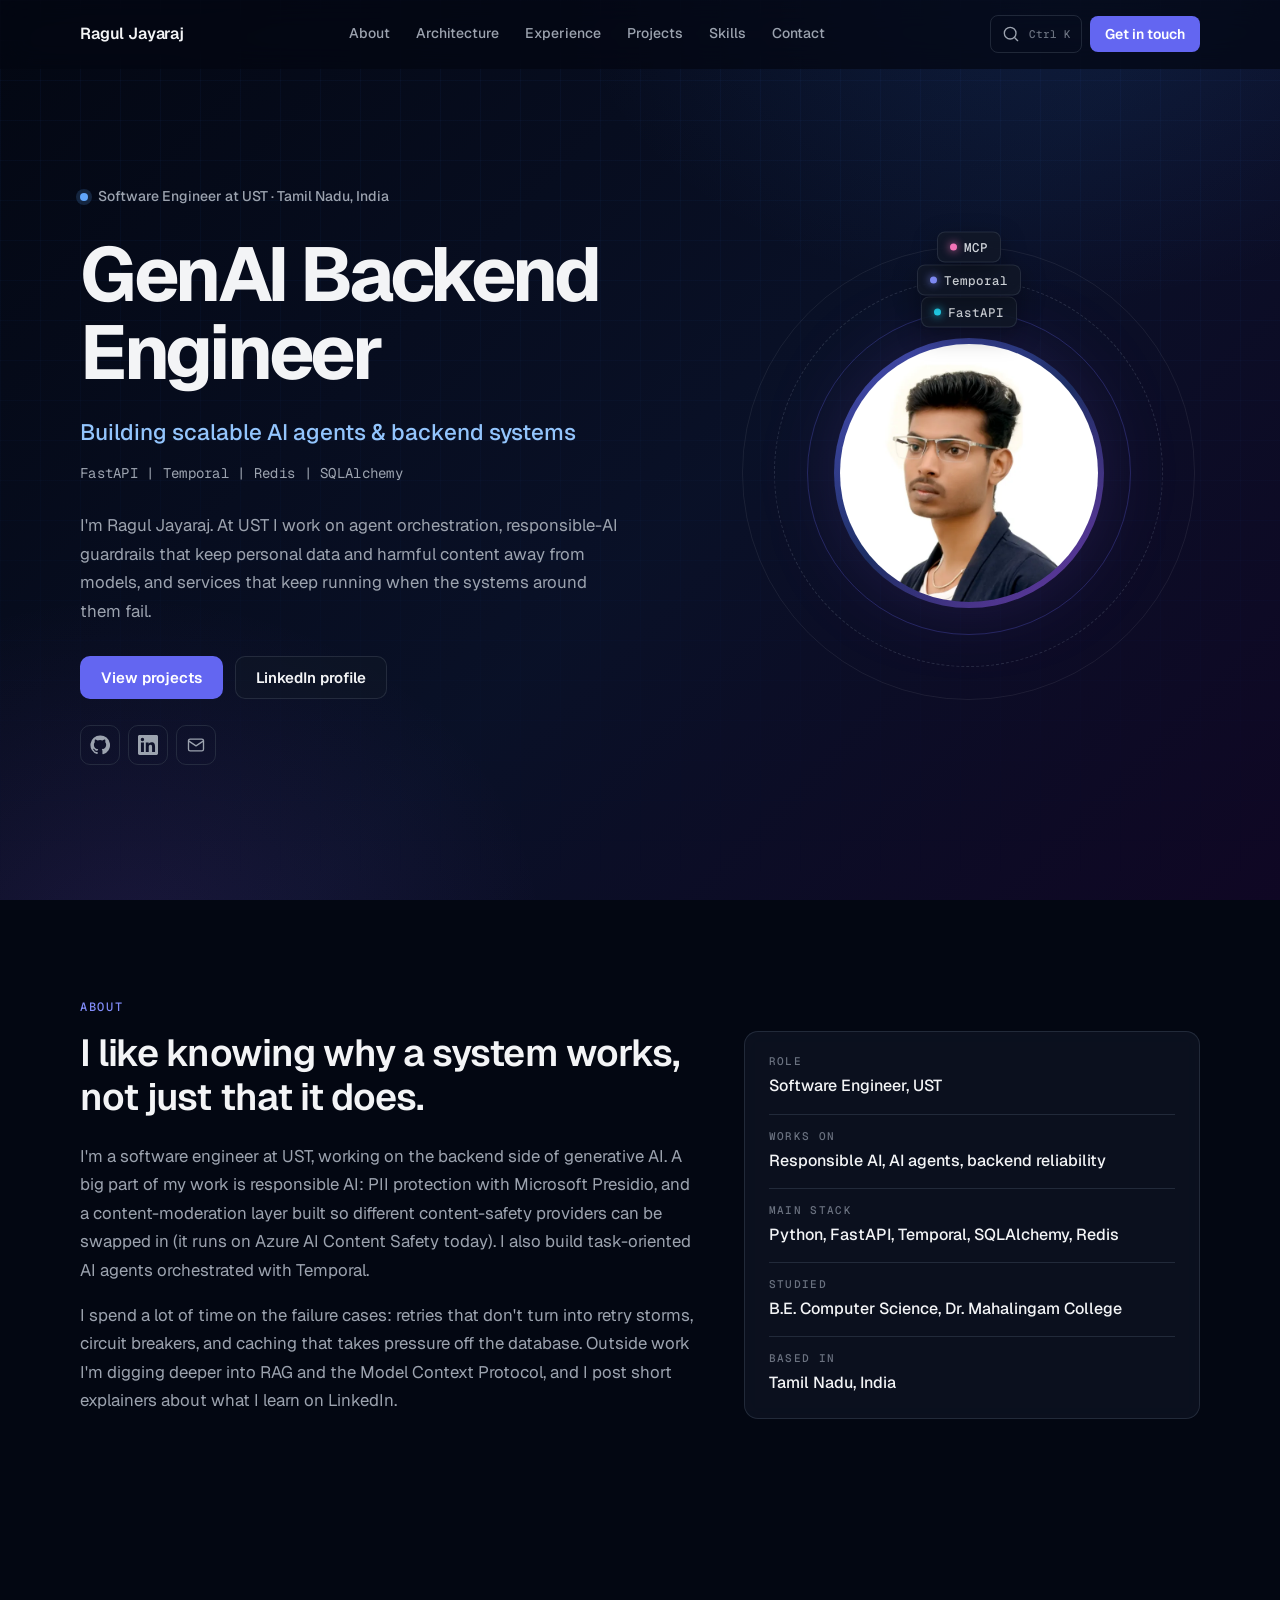
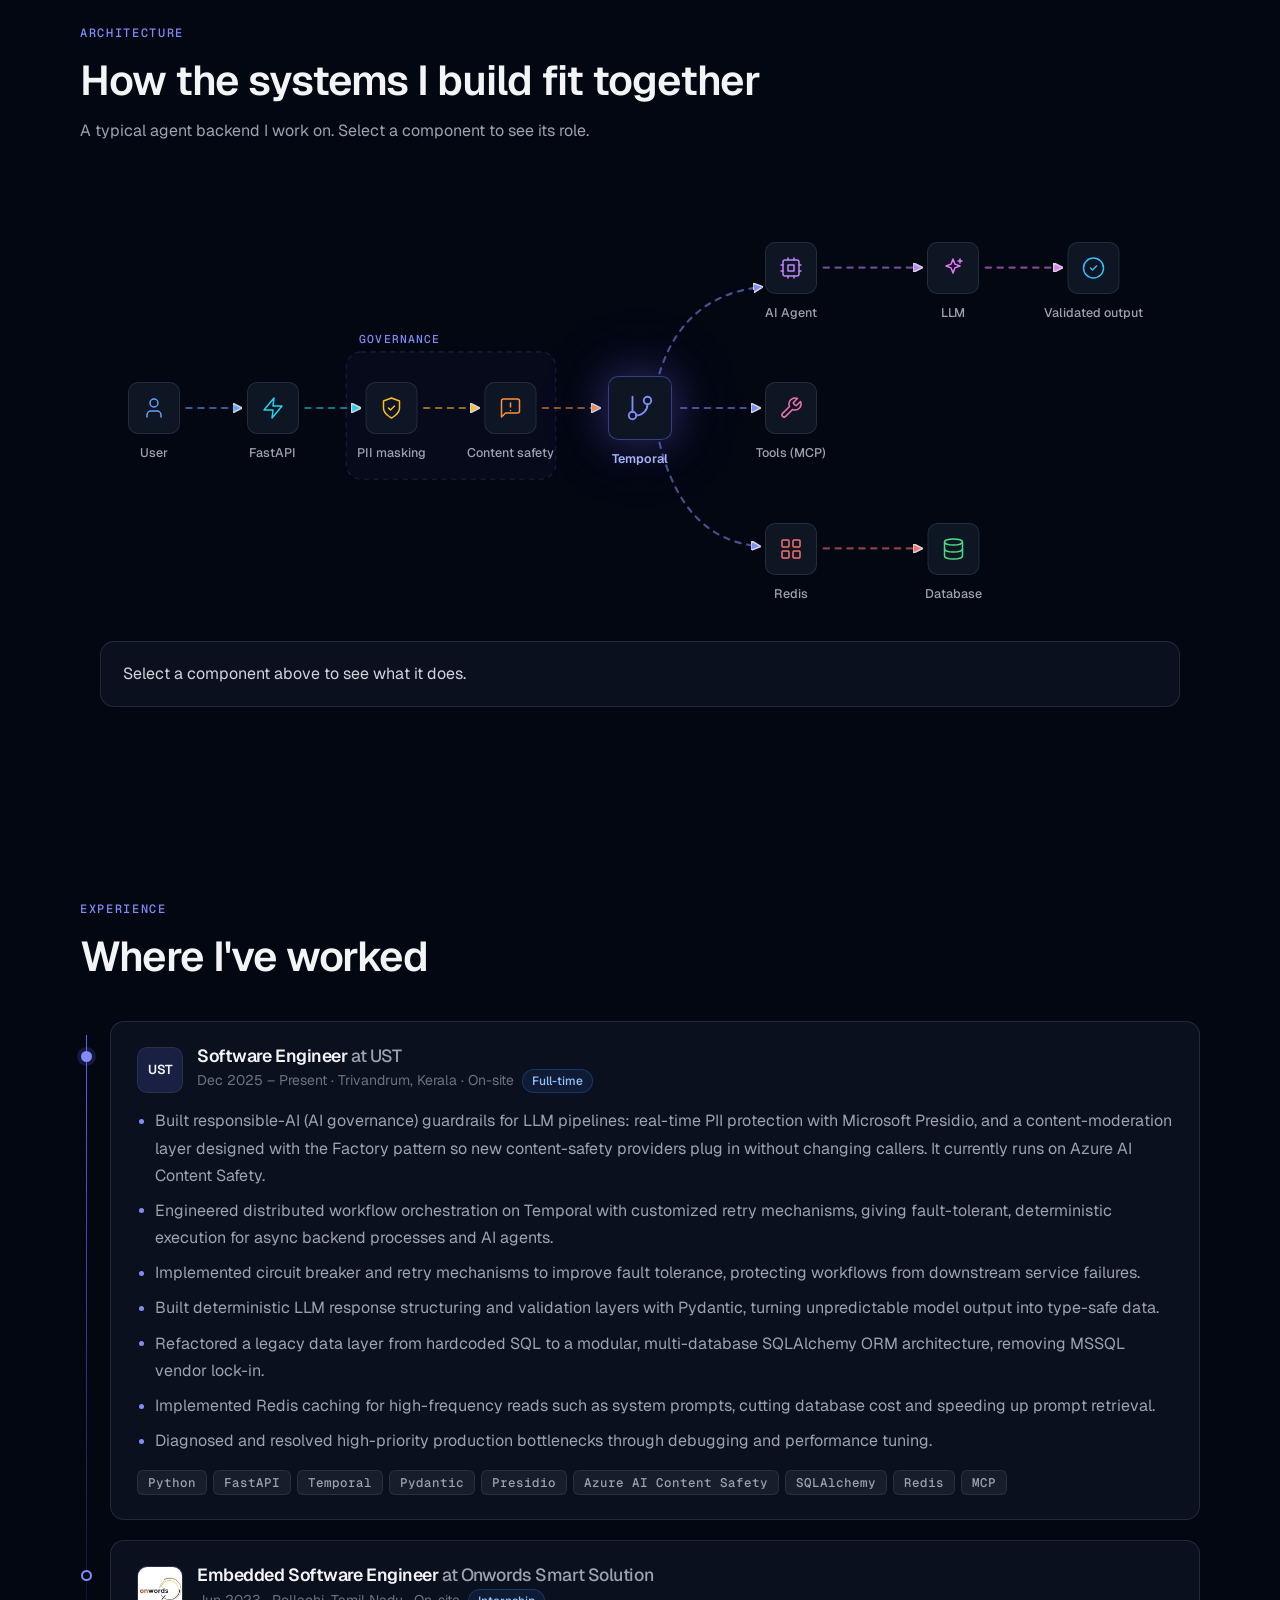
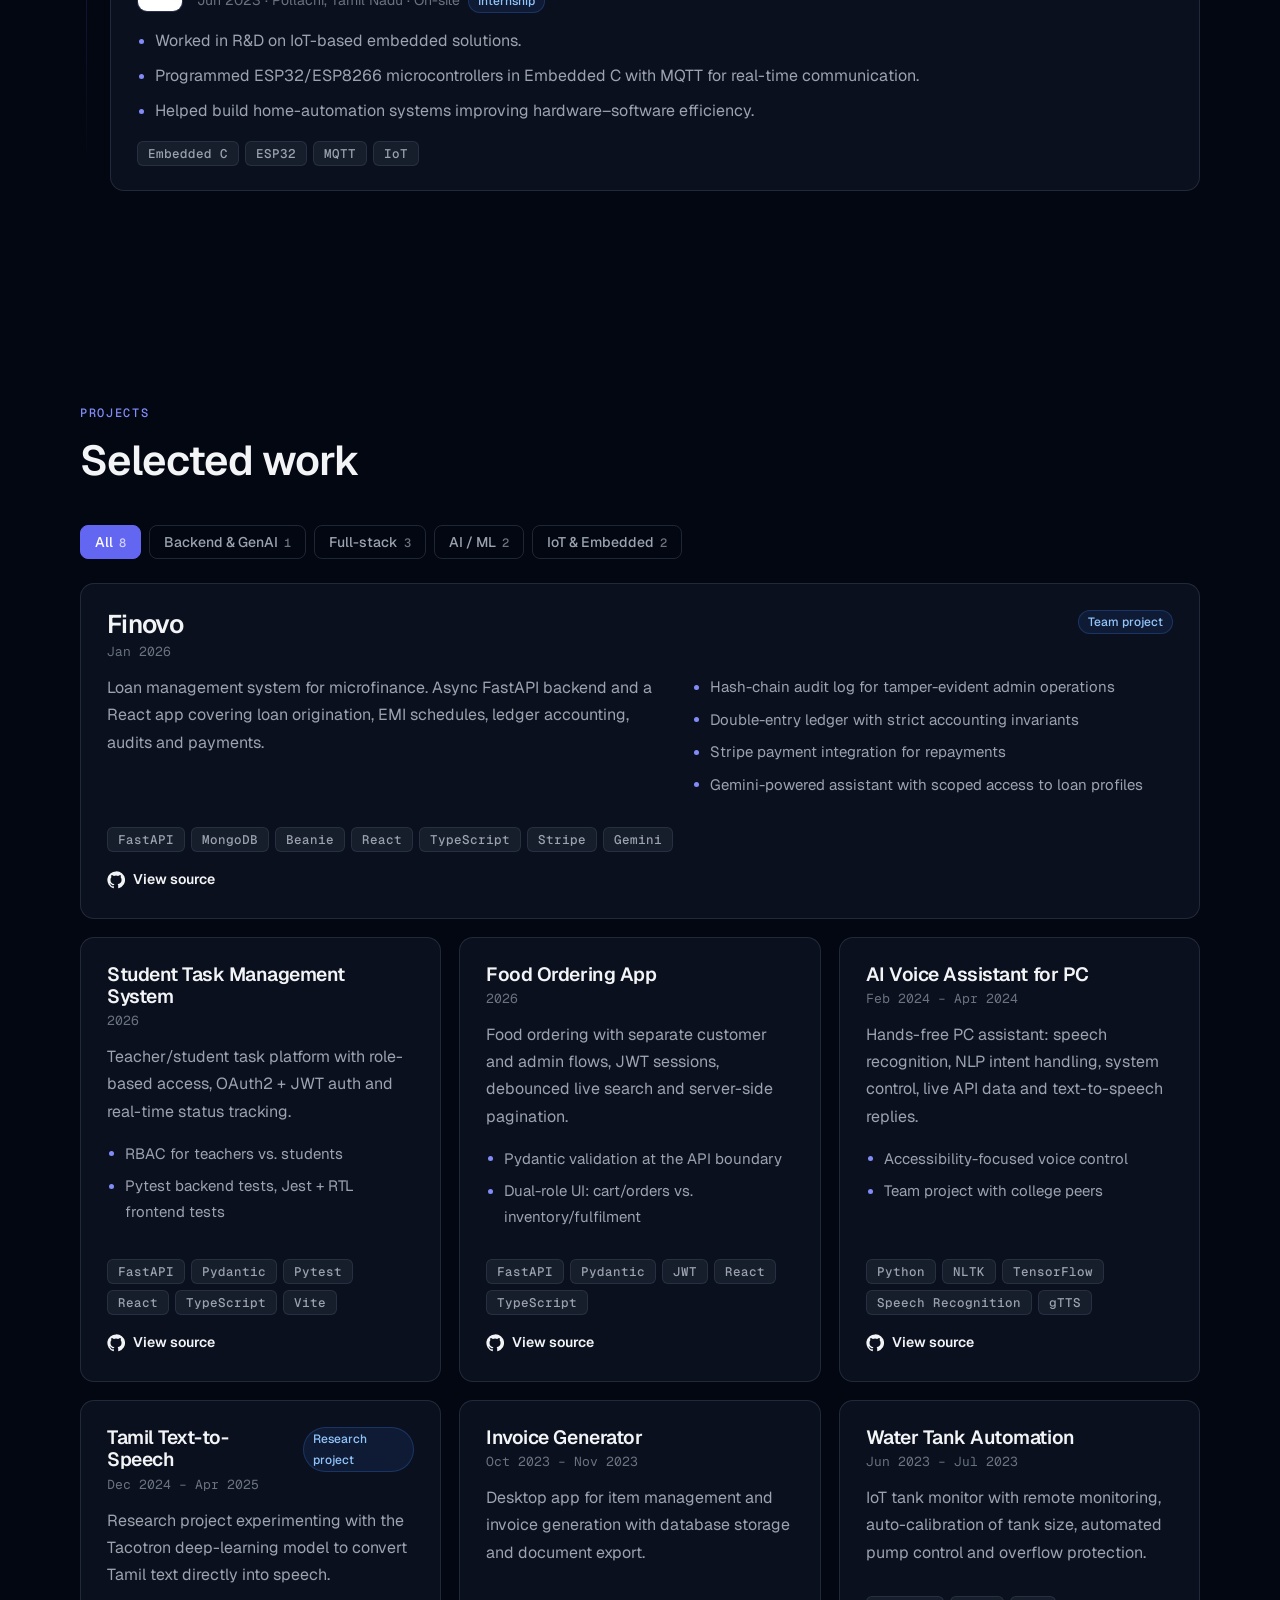
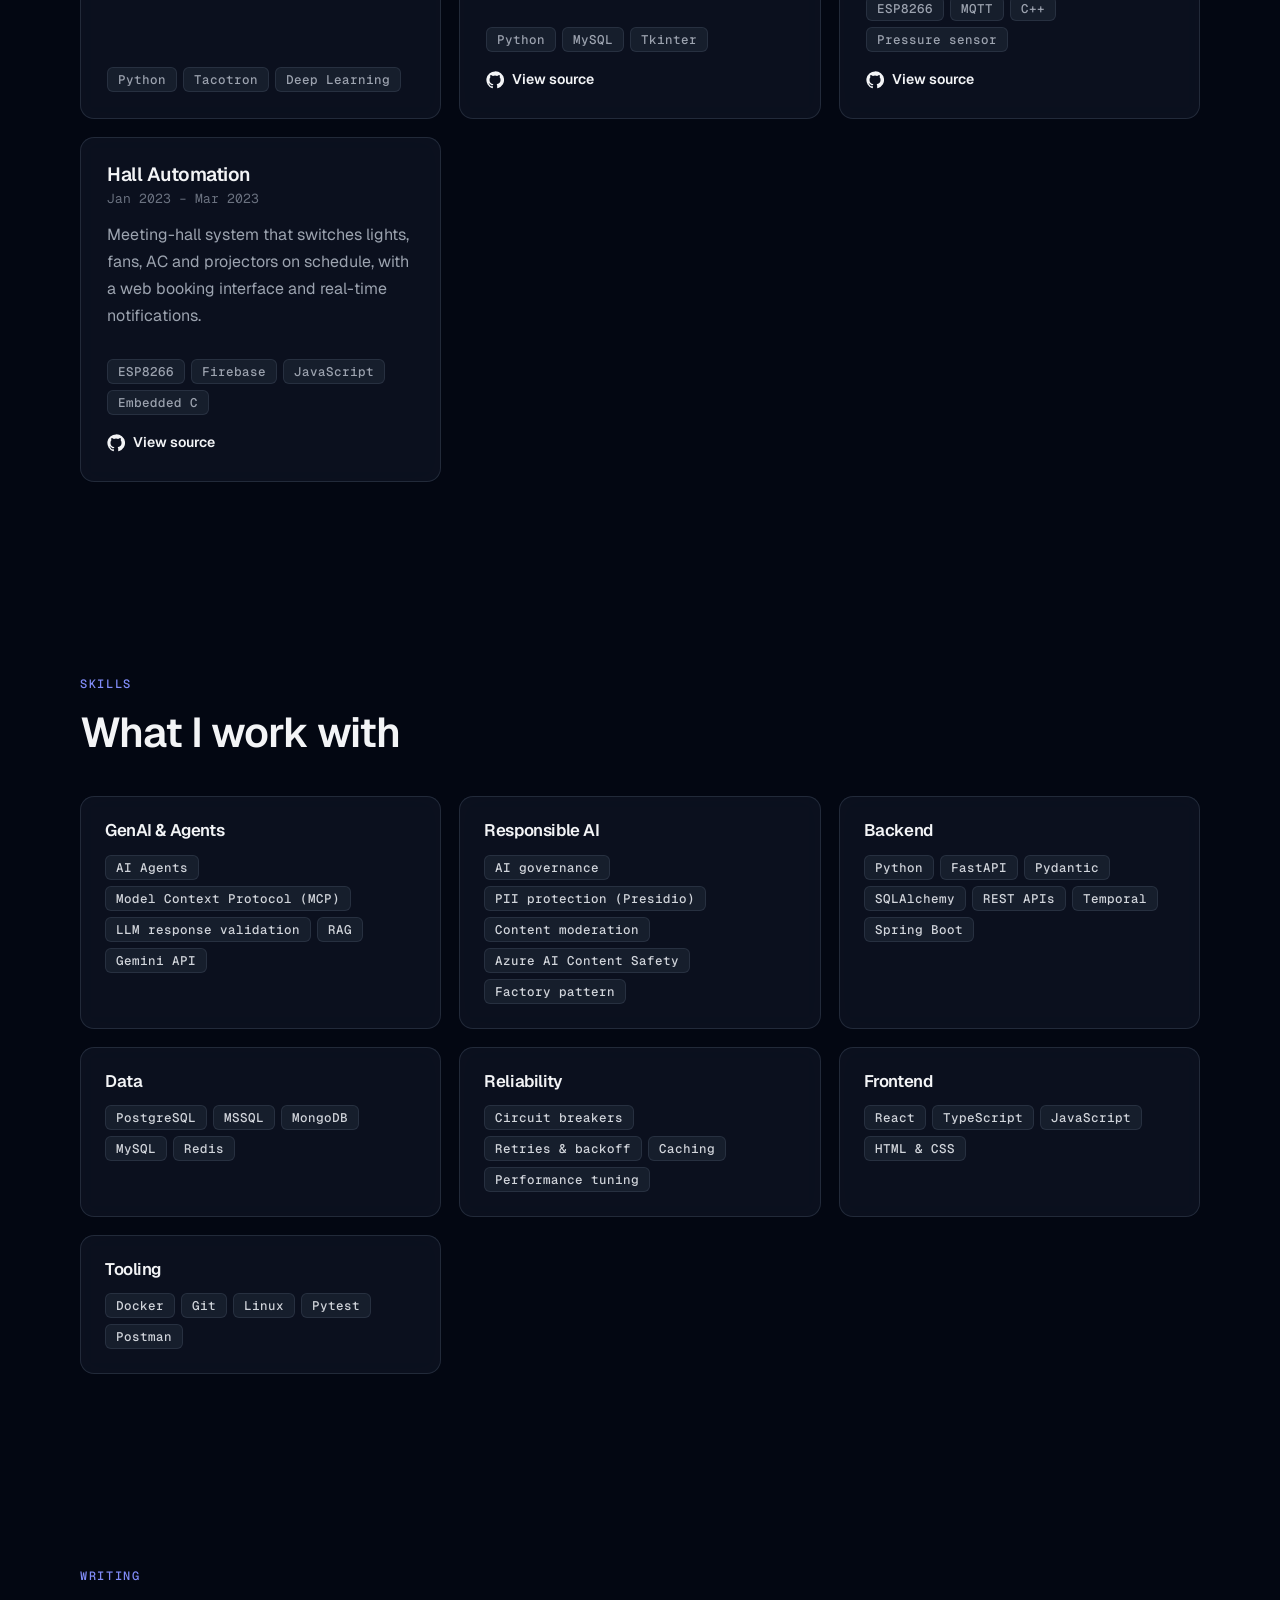
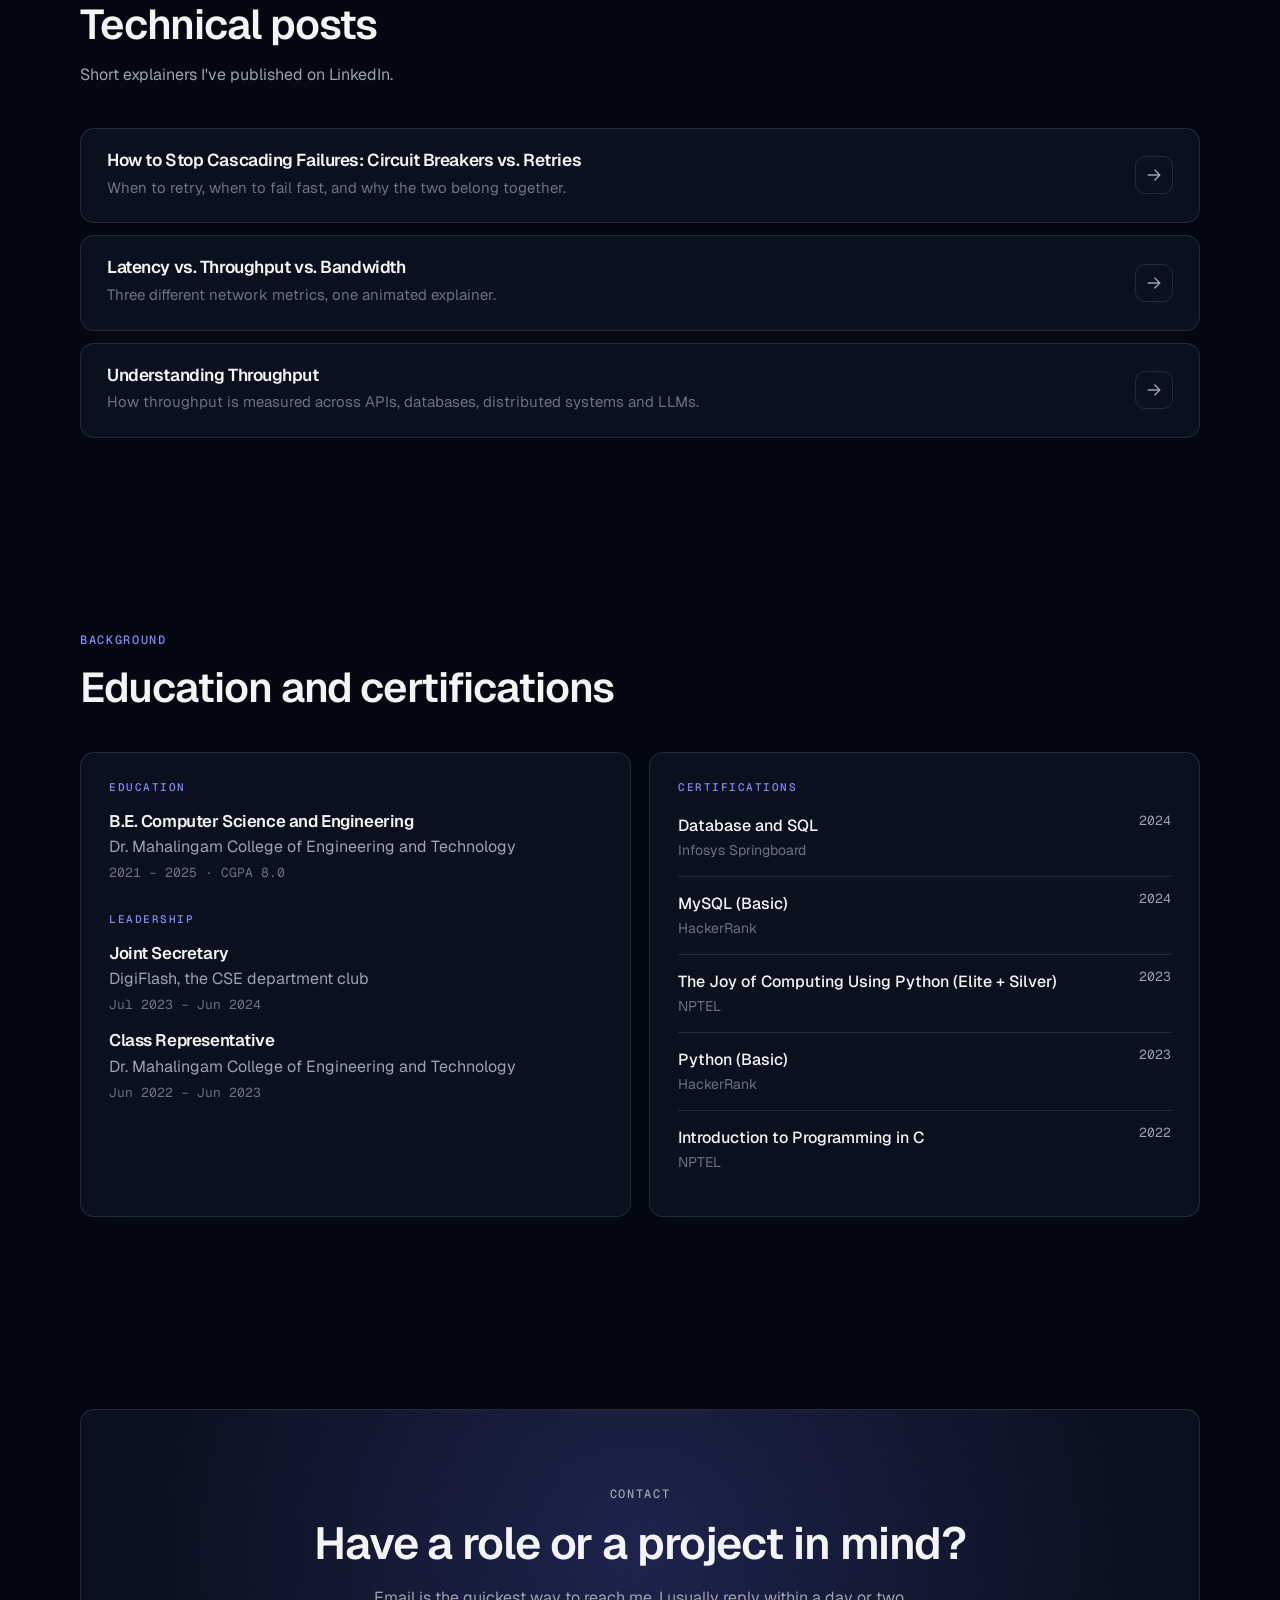
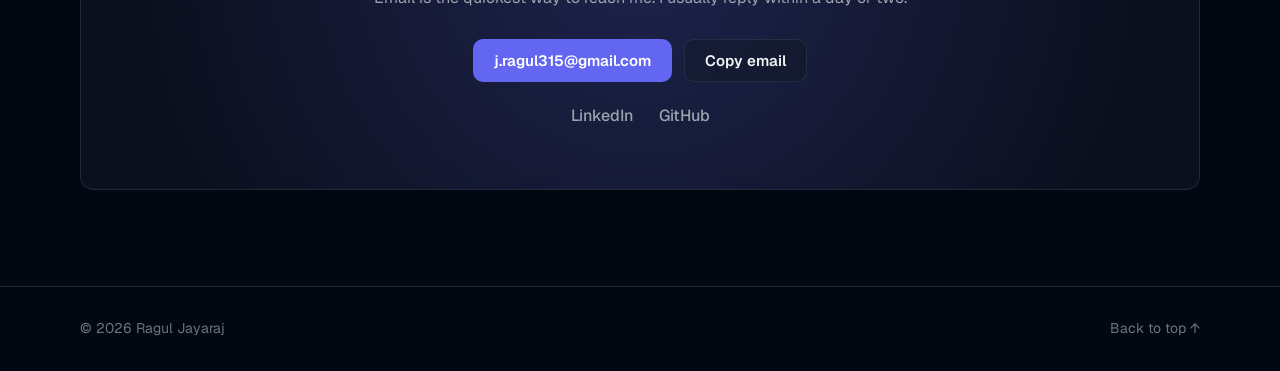
==== index.html @ 38e9abca "Remove UDPP work" ====
<!DOCTYPE html>
<html lang="en">
<head>
  <meta charset="UTF-8">
  <meta name="viewport" content="width=device-width, initial-scale=1.0">
  <title>Ragul Jayaraj | GenAI Backend Engineer</title>
  <meta name="description" content="Ragul Jayaraj is a GenAI backend engineer at UST working on responsible-AI guardrails and AI agents with FastAPI, Temporal, Presidio and Redis.">
  <meta name="author" content="Ragul Jayaraj">
  <meta name="theme-color" content="#030712">
  <meta name="color-scheme" content="dark">
  <link rel="canonical" href="https://ragul315.github.io/portfolio/">

  <meta property="og:type" content="profile">
  <meta property="og:title" content="Ragul Jayaraj | GenAI Backend Engineer">
  <meta property="og:description" content="Building scalable AI agents and backend systems. FastAPI, Temporal, Redis, SQLAlchemy.">
  <meta property="og:url" content="https://ragul315.github.io/portfolio/">
  <meta property="og:image" content="https://ragul315.github.io/portfolio/assets/img/og-image.png">
  <meta property="og:image:width" content="1200">
  <meta property="og:image:height" content="630">
  <meta name="twitter:card" content="summary_large_image">

  <link rel="icon" href="assets/img/favicon.svg" type="image/svg+xml">
  <link rel="apple-touch-icon" href="assets/img/apple-touch-icon.png">

  <link rel="preconnect" href="https://fonts.googleapis.com">
  <link rel="preconnect" href="https://fonts.gstatic.com" crossorigin>
  <link href="https://fonts.googleapis.com/css2?family=Geist:wght@400;500;600;700&family=Geist+Mono:wght@400;500&display=swap" rel="stylesheet">
  <link rel="stylesheet" href="assets/css/style.css">
  <script>document.documentElement.classList.add("js");</script>

  <script type="application/ld+json">
  {
    "@context": "https://schema.org",
    "@type": "Person",
    "name": "Ragul Jayaraj",
    "jobTitle": "GenAI Backend Engineer",
    "worksFor": { "@type": "Organization", "name": "UST" },
    "alumniOf": "Dr. Mahalingam College of Engineering and Technology",
    "url": "https://ragul315.github.io/portfolio/",
    "sameAs": ["https://www.linkedin.com/in/ragul315", "https://github.com/ragul315"]
  }
  </script>
  <script src="assets/js/data.js" defer></script>
  <script src="assets/js/main.js" defer></script>
</head>
<body>
  <a class="skip-link" href="#main">Skip to content</a>
  <div class="backdrop" aria-hidden="true"></div>
  <div class="scroll-progress" aria-hidden="true"></div>

  <header class="site-header">
    <nav class="nav container" aria-label="Primary">
      <a class="brand" href="#top" aria-label="Ragul Jayaraj, home">Ragul Jayaraj</a>
      <ul class="nav-links" id="nav-links">
        <li><a href="#about">About</a></li>
        <li><a href="#architecture">Architecture</a></li>
        <li><a href="#experience">Experience</a></li>
        <li><a href="#projects">Projects</a></li>
        <li><a href="#skills">Skills</a></li>
        <li><a href="#contact">Contact</a></li>
      </ul>
      <div class="nav-actions">
        <button class="ghost-btn search-btn" type="button" data-open-palette aria-label="Search the site">
          <svg viewBox="0 0 24 24" aria-hidden="true"><circle cx="11" cy="11" r="7"/><path d="m20 20-3.5-3.5"/></svg>
          <kbd>Ctrl K</kbd>
        </button>
        <a class="btn btn-primary btn-sm nav-cta" href="#contact">Get in touch</a>
        <button class="ghost-btn menu-btn" type="button" id="menu-toggle" aria-label="Open menu" aria-expanded="false" aria-controls="nav-links">
          <svg viewBox="0 0 24 24" aria-hidden="true"><path d="M4 7h16M4 12h16M4 17h16"/></svg>
        </button>
      </div>
    </nav>
  </header>

  <main id="main">
    <section class="hero container" id="top">
      <div class="hero-text">
        <p class="eyebrow"><span class="eyebrow-dot"></span>Software Engineer at UST · Tamil Nadu, India</p>
        <h1>GenAI Backend<br>Engineer</h1>
        <p class="hero-sub">Building scalable AI agents &amp; backend systems</p>
        <p class="hero-stack mono">FastAPI | Temporal | Redis | SQLAlchemy</p>
        <p class="hero-lede">
          I'm Ragul Jayaraj. At UST I work on agent orchestration, responsible-AI guardrails that keep personal data
          and harmful content away from models, and services that keep running when the systems around them fail.
        </p>
        <div class="hero-cta">
          <a class="btn btn-primary" href="#projects">View projects</a>
          <a class="btn btn-outline" href="https://www.linkedin.com/in/ragul315" target="_blank" rel="noopener">LinkedIn profile</a>
        </div>
        <ul class="social" aria-label="Profiles">
          <li><a href="https://github.com/ragul315" target="_blank" rel="noopener" aria-label="GitHub">
            <svg viewBox="0 0 24 24" aria-hidden="true" class="fill"><path d="M12 .5a11.5 11.5 0 0 0-3.64 22.41c.58.1.79-.25.79-.56v-2c-3.2.7-3.88-1.37-3.88-1.37-.53-1.33-1.28-1.69-1.28-1.69-1.05-.71.08-.7.08-.7 1.16.08 1.77 1.19 1.77 1.19 1.03 1.77 2.7 1.26 3.36.96.1-.75.4-1.26.73-1.55-2.56-.29-5.25-1.28-5.25-5.69 0-1.26.45-2.29 1.19-3.1-.12-.29-.52-1.46.11-3.05 0 0 .97-.31 3.17 1.18a11 11 0 0 1 5.77 0c2.2-1.49 3.17-1.18 3.17-1.18.63 1.59.23 2.76.11 3.05.74.81 1.19 1.84 1.19 3.1 0 4.42-2.7 5.39-5.27 5.68.41.36.78 1.06.78 2.14v3.17c0 .31.21.67.8.56A11.5 11.5 0 0 0 12 .5z"/></svg>
          </a></li>
          <li><a href="https://www.linkedin.com/in/ragul315" target="_blank" rel="noopener" aria-label="LinkedIn">
            <svg viewBox="0 0 24 24" aria-hidden="true" class="fill"><path d="M20.45 20.45h-3.56v-5.57c0-1.33-.03-3.04-1.85-3.04-1.86 0-2.14 1.45-2.14 2.94v5.67H9.35V9h3.41v1.56h.05c.48-.9 1.64-1.85 3.37-1.85 3.6 0 4.27 2.37 4.27 5.46v6.28zM5.34 7.43a2.06 2.06 0 1 1 0-4.13 2.06 2.06 0 0 1 0 4.13zM7.12 20.45H3.56V9h3.56v11.45zM22.22 0H1.77C.79 0 0 .77 0 1.73v20.54C0 23.23.79 24 1.77 24h20.45c.98 0 1.78-.77 1.78-1.73V1.73C24 .77 23.2 0 22.22 0z"/></svg>
          </a></li>
          <li><a href="mailto:j.ragul315@gmail.com" aria-label="Email">
            <svg viewBox="0 0 24 24" aria-hidden="true"><rect x="3" y="5" width="18" height="14" rx="2"/><path d="m3 7 9 6 9-6"/></svg>
          </a></li>
        </ul>
      </div>

      <div class="hero-photo">
        <div class="ring ring-1" aria-hidden="true"><span class="orbit-chip" style="--c:#22d3ee"><span>FastAPI</span></span></div>
        <div class="ring ring-2" aria-hidden="true"><span class="orbit-chip" style="--c:#818cf8"><span>Temporal</span></span></div>
        <div class="ring ring-3" aria-hidden="true"><span class="orbit-chip" style="--c:#f472b6"><span>MCP</span></span></div>
        <picture>
          <source srcset="assets/img/profile.webp" type="image/webp">
          <img src="assets/img/profile.jpg" alt="Ragul Jayaraj" width="640" height="640" fetchpriority="high">
        </picture>
      </div>
    </section>

    <section class="section container" id="about">
      <p class="label mono">About</p>
      <div class="about-grid">
        <div class="about-copy reveal">
          <h2>I like knowing why a system works, not just that it does.</h2>
          <p>
            I'm a software engineer at UST, working on the backend side of generative AI. A big part of my work is
            responsible AI: PII protection with Microsoft Presidio, and a content-moderation layer built so different
            content-safety providers can be swapped in (it runs on Azure AI Content Safety today). I also build
            task-oriented AI agents orchestrated with Temporal.
          </p>
          <p>
            I spend a lot of time on the failure cases: retries that don't turn into retry storms, circuit breakers,
            and caching that takes pressure off the database. Outside work I'm digging deeper into RAG and the Model
            Context Protocol, and I post short explainers about what I learn on LinkedIn.
          </p>
        </div>
        <dl class="card facts reveal">
          <div><dt>Role</dt><dd>Software Engineer, UST</dd></div>
          <div><dt>Works on</dt><dd>Responsible AI, AI agents, backend reliability</dd></div>
          <div><dt>Main stack</dt><dd>Python, FastAPI, Temporal, SQLAlchemy, Redis</dd></div>
          <div><dt>Studied</dt><dd>B.E. Computer Science, Dr. Mahalingam College</dd></div>
          <div><dt>Based in</dt><dd>Tamil Nadu, India</dd></div>
        </dl>
      </div>
    </section>

    <section class="section container" id="architecture">
      <p class="label mono">Architecture</p>
      <h2 class="section-title">How the systems I build fit together</h2>
      <p class="section-sub">A typical agent backend I work on. Select a component to see its role.</p>

      <div class="arch-scroll reveal">
        <div class="arch" id="arch">
          <svg class="arch-lines" viewBox="0 0 1000 390" aria-hidden="true">
            <defs>
              <marker id="arrow" viewBox="0 0 10 10" refX="8" refY="5" markerWidth="4.5" markerHeight="4.5" orient="auto-start-reverse">
                <path d="M0 0 10 5 0 10z" fill="context-stroke"/>
              </marker>
            </defs>
            <rect class="lane" x="228" y="148" width="194" height="118" rx="14"/>
            <text class="lane-label" x="240" y="140">Governance</text>
            <path class="edge" style="--c:#c084fc" d="M670 70H760" marker-end="url(#arrow)"/>
            <path class="edge" style="--c:#e879f9" d="M820 70H890" marker-end="url(#arrow)"/>
            <path class="edge" style="--c:#60a5fa" d="M80 200H130" marker-end="url(#arrow)"/>
            <path class="edge" style="--c:#22d3ee" d="M190 200H240" marker-end="url(#arrow)"/>
            <path class="edge" style="--c:#fbbf24" d="M300 200H350" marker-end="url(#arrow)"/>
            <path class="edge" style="--c:#fb923c" d="M410 200H462" marker-end="url(#arrow)"/>
            <path class="edge" style="--c:#818cf8" d="M518 168Q540 96 612 88" marker-end="url(#arrow)"/>
            <path class="edge" style="--c:#818cf8" d="M538 200H610" marker-end="url(#arrow)"/>
            <path class="edge" style="--c:#818cf8" d="M518 232Q540 322 610 328" marker-end="url(#arrow)"/>
            <path class="edge" style="--c:#f87171" d="M670 330H760" marker-end="url(#arrow)"/>
          </svg>

          <button class="node" style="--x:640;--y:70;--c:#c084fc" type="button" data-detail="Task-oriented AI agents that plan the work and decide which steps and tools to run.">
            <span class="node-box"><svg viewBox="0 0 24 24"><rect x="4" y="4" width="16" height="16" rx="2"/><rect x="9" y="9" width="6" height="6"/><path d="M15 2v2M15 20v2M2 15h2M2 9h2M20 15h2M20 9h2M9 2v2M9 20v2"/></svg></span>
            <span class="node-label">AI Agent</span>
          </button>
          <button class="node" style="--x:790;--y:70;--c:#e879f9" type="button" data-detail="The agent calls the LLM to reason over the task and generate a response.">
            <span class="node-box"><svg viewBox="0 0 24 24"><path d="M12 3l1.9 5.1L19 10l-5.1 1.9L12 17l-1.9-5.1L5 10l5.1-1.9z"/><path d="M19 3v4M17 5h4"/></svg></span>
            <span class="node-label">LLM</span>
          </button>
          <button class="node" style="--x:920;--y:70;--c:#38bdf8" type="button" data-detail="Model output is parsed into strict Pydantic schemas before anything downstream uses it.">
            <span class="node-box"><svg viewBox="0 0 24 24"><circle cx="12" cy="12" r="10"/><path d="m9 12 2 2 4-4"/></svg></span>
            <span class="node-label">Validated output</span>
          </button>
          <button class="node" style="--x:50;--y:200;--c:#60a5fa" type="button" data-detail="Requests come in from a client app or another service.">
            <span class="node-box"><svg viewBox="0 0 24 24"><path d="M19 21v-2a4 4 0 0 0-4-4H9a4 4 0 0 0-4 4v2"/><circle cx="12" cy="7" r="4"/></svg></span>
            <span class="node-label">User</span>
          </button>
          <button class="node" style="--x:160;--y:200;--c:#22d3ee" type="button" data-detail="Typed FastAPI endpoints. Pydantic models reject bad input at the edge.">
            <span class="node-box"><svg viewBox="0 0 24 24"><path d="M13 2 3 14h9l-1 8 10-12h-9l1-8z"/></svg></span>
            <span class="node-label">FastAPI</span>
          </button>
          <button class="node" style="--x:270;--y:200;--c:#fbbf24" type="button" data-detail="Microsoft Presidio detects and masks personal data before any text reaches a model.">
            <span class="node-box"><svg viewBox="0 0 24 24"><path d="M12 22s8-4 8-10V5l-8-3-8 3v7c0 6 8 10 8 10z"/><path d="m9 12 2 2 4-4"/></svg></span>
            <span class="node-label">PII masking</span>
          </button>
          <button class="node" style="--x:380;--y:200;--c:#fb923c" type="button" data-detail="Content moderation built with the Factory pattern, so any content-safety provider can plug in. It runs on Azure AI Content Safety today.">
            <span class="node-box"><svg viewBox="0 0 24 24"><path d="M21 15a2 2 0 0 1-2 2H7l-4 4V5a2 2 0 0 1 2-2h14a2 2 0 0 1 2 2z"/><path d="M12 7v4M12 14.5h.01"/></svg></span>
            <span class="node-label">Content safety</span>
          </button>
          <button class="node hub" style="--x:500;--y:200;--c:#818cf8" type="button" data-detail="Temporal orchestrates long-running agent work with custom retry policies, so a failure resumes instead of starting over.">
            <span class="node-box"><svg viewBox="0 0 24 24"><path d="M6 3v12"/><circle cx="18" cy="6" r="3"/><circle cx="6" cy="18" r="3"/><path d="M18 9a9 9 0 0 1-9 9"/></svg></span>
            <span class="node-label">Temporal</span>
          </button>
          <button class="node" style="--x:640;--y:200;--c:#f472b6" type="button" data-detail="Workflows discover and call external tools through MCP servers.">
            <span class="node-box"><svg viewBox="0 0 24 24"><path d="M14.7 6.3a1 1 0 0 0 0 1.4l1.6 1.6a1 1 0 0 0 1.4 0l3.77-3.77a6 6 0 0 1-7.94 7.94l-6.91 6.91a2.12 2.12 0 0 1-3-3l6.91-6.91a6 6 0 0 1 7.94-7.94z"/></svg></span>
            <span class="node-label">Tools (MCP)</span>
          </button>
          <button class="node" style="--x:640;--y:330;--c:#f87171" type="button" data-detail="Redis caches system prompts and other hot reads, which cuts database cost and speeds up retrieval.">
            <span class="node-box"><svg viewBox="0 0 24 24"><rect x="3" y="3" width="7" height="7" rx="1"/><rect x="14" y="3" width="7" height="7" rx="1"/><rect x="14" y="14" width="7" height="7" rx="1"/><rect x="3" y="14" width="7" height="7" rx="1"/></svg></span>
            <span class="node-label">Redis</span>
          </button>
          <button class="node" style="--x:790;--y:330;--c:#4ade80" type="button" data-detail="SQLAlchemy ORM that works across multiple databases, refactored from hardcoded SQL to remove MSSQL vendor lock-in.">
            <span class="node-box"><svg viewBox="0 0 24 24"><ellipse cx="12" cy="5" rx="9" ry="3"/><path d="M3 5v14a9 3 0 0 0 18 0V5"/><path d="M3 12a9 3 0 0 0 18 0"/></svg></span>
            <span class="node-label">Database</span>
          </button>
        </div>
      </div>
      <p class="arch-hint mono">Scroll sideways to see the full diagram →</p>
      <p class="card arch-detail reveal" id="arch-detail" aria-live="polite">Select a component above to see what it does.</p>
    </section>

    <section class="section container" id="experience">
      <p class="label mono">Experience</p>
      <h2 class="section-title">Where I've worked</h2>
      <ol class="timeline" id="timeline"></ol>
    </section>

    <section class="section container" id="projects">
      <p class="label mono">Projects</p>
      <h2 class="section-title">Selected work</h2>
      <div class="filters" role="group" aria-label="Filter projects" id="project-filters"></div>
      <div class="project-grid" id="project-grid"></div>
    </section>

    <section class="section container" id="skills">
      <p class="label mono">Skills</p>
      <h2 class="section-title">What I work with</h2>
      <div class="skills-grid" id="skills-grid"></div>
    </section>

    <section class="section container" id="writing">
      <p class="label mono">Writing</p>
      <h2 class="section-title">Technical posts</h2>
      <p class="section-sub">Short explainers I've published on LinkedIn.</p>
      <div class="writing-list" id="writing-list"></div>
    </section>

    <section class="section container" id="education">
      <p class="label mono">Background</p>
      <h2 class="section-title">Education and certifications</h2>
      <div class="background-grid">
        <div class="card panel reveal">
          <h3 class="panel-title mono">Education</h3>
          <div id="education-list"></div>
          <h3 class="panel-title mono spaced">Leadership</h3>
          <div class="lead-list" id="leadership-list"></div>
        </div>
        <div class="card panel reveal">
          <h3 class="panel-title mono">Certifications</h3>
          <ul class="cert-list" id="cert-list"></ul>
        </div>
      </div>
    </section>

    <section class="section container" id="contact">
      <div class="card contact-card reveal">
        <p class="label mono">Contact</p>
        <h2>Have a role or a project in mind?</h2>
        <p>Email is the quickest way to reach me. I usually reply within a day or two.</p>
        <div class="contact-actions">
          <a class="btn btn-primary" href="mailto:j.ragul315@gmail.com">j.ragul315@gmail.com</a>
          <button class="btn btn-outline" type="button" id="copy-email">Copy email</button>
        </div>
        <div class="contact-links">
          <a href="https://www.linkedin.com/in/ragul315" target="_blank" rel="noopener">LinkedIn</a>
          <a href="https://github.com/ragul315" target="_blank" rel="noopener">GitHub</a>
        </div>
      </div>
    </section>
  </main>

  <footer class="site-footer">
    <div class="container footer-inner">
      <p>© <span id="year"></span> Ragul Jayaraj</p>
      <a href="#top">Back to top ↑</a>
    </div>
  </footer>

  <div class="palette" id="palette" hidden>
    <div class="palette-backdrop" data-close-palette></div>
    <div class="palette-panel" role="dialog" aria-modal="true" aria-label="Search">
      <input class="palette-input" id="palette-input" type="text" placeholder="Search sections and links" autocomplete="off" aria-label="Search" aria-controls="palette-list">
      <ul class="palette-list" id="palette-list" role="listbox"></ul>
      <p class="palette-hint mono">↑ ↓ to move · Enter to open · Esc to close</p>
    </div>
  </div>

  <div class="toast" id="toast" role="status" aria-live="polite"></div>

  <noscript>
    <p class="noscript container">Parts of this page need JavaScript. You can also find me on
      <a href="https://www.linkedin.com/in/ragul315">LinkedIn</a> and <a href="https://github.com/ragul315">GitHub</a>.</p>
  </noscript>
</body>
</html>
---- assets/css/style.css ----
/* Palette mirrors the LinkedIn banner: gray-950 base, blue/indigo/purple accents */
:root {
  --bg: #030712;
  --text: #f3f4f6;
  --soft: #d1d5db;
  --muted: #9ca3af;
  --dim: #6b7280;
  --card: rgba(17, 24, 39, 0.62);
  --line: rgba(55, 65, 81, 0.55);
  --line-hi: rgba(99, 102, 241, 0.55);
  --indigo: #6366f1;
  --indigo-hi: #818cf8;
  --blue: #93c5fd;
  --radius: 14px;
  --sans: "Geist", "Segoe UI", system-ui, -apple-system, sans-serif;
  --mono: "Geist Mono", ui-monospace, "Cascadia Code", Consolas, monospace;
  color-scheme: dark;
}

*, *::before, *::after { box-sizing: border-box; }
html { scroll-behavior: smooth; scroll-padding-top: 84px; -webkit-text-size-adjust: 100%; background: var(--bg); }
body { margin: 0; font: 400 16px/1.7 var(--sans); color: var(--soft); background: transparent; -webkit-font-smoothing: antialiased; }
img { max-width: 100%; display: block; }
a { color: inherit; text-decoration: none; }
h1, h2, h3, h4 { margin: 0; color: var(--text); font-weight: 600; line-height: 1.15; letter-spacing: -0.025em; }
p { margin: 0 0 1rem; }
ul, ol { margin: 0; padding: 0; list-style: none; }
.mono { font-family: var(--mono); }
:focus-visible { outline: 2px solid var(--indigo-hi); outline-offset: 3px; border-radius: 6px; }
svg { width: 20px; height: 20px; fill: none; stroke: currentColor; stroke-width: 1.6; stroke-linecap: round; stroke-linejoin: round; }
svg.fill { fill: currentColor; stroke: none; }
.container { width: min(1120px, 100% - 40px); margin-inline: auto; }
main { overflow-x: clip; }

.skip-link { position: absolute; left: 12px; top: -50px; z-index: 100; padding: 8px 14px; border-radius: 8px; background: var(--indigo); color: #fff; }
.skip-link:focus { top: 12px; }

/* ---------- Background ---------- */
.backdrop {
  position: fixed; inset: 0; z-index: -1; pointer-events: none;
  background:
    radial-gradient(700px 500px at 82% -5%, rgba(59, 130, 246, 0.12), transparent 70%),
    radial-gradient(600px 500px at 10% 105%, rgba(168, 85, 247, 0.10), transparent 70%),
    linear-gradient(135deg, #030712 0%, rgba(23, 37, 84, 0.32) 55%, rgba(59, 7, 100, 0.22) 100%),
    var(--bg);
}
.backdrop::after {
  content: ""; position: absolute; inset: 0;
  background-image: linear-gradient(rgba(59, 130, 246, 0.05) 1px, transparent 1px), linear-gradient(90deg, rgba(59, 130, 246, 0.05) 1px, transparent 1px);
  background-size: 40px 40px;
  -webkit-mask-image: linear-gradient(180deg, #000 0%, rgba(0, 0, 0, .35) 70%, transparent 100%);
  mask-image: linear-gradient(180deg, #000 0%, rgba(0, 0, 0, .35) 70%, transparent 100%);
}
.scroll-progress { position: fixed; top: 0; left: 0; z-index: 60; height: 2px; width: 100%; background: linear-gradient(90deg, #3b82f6, #6366f1, #a855f7); transform-origin: 0 50%; transform: scaleX(0); }

/* ---------- Cards (glass) ---------- */
.card {
  position: relative; background: var(--card); border: 1px solid var(--line); border-radius: var(--radius);
  backdrop-filter: blur(12px); -webkit-backdrop-filter: blur(12px);
}
.hover-card { overflow: hidden; transition: border-color .25s, transform .25s; }
.hover-card::before {
  content: ""; position: absolute; inset: 0; pointer-events: none; opacity: 0; transition: opacity .25s;
  background: radial-gradient(380px circle at var(--mx, 50%) var(--my, 50%), rgba(99, 102, 241, .09), transparent 50%);
}
.hover-card:hover { border-color: var(--line-hi); transform: translateY(-3px); }
.hover-card:hover::before { opacity: 1; }
.hover-card > * { position: relative; }

/* ---------- Header ---------- */
.site-header {
  position: sticky; top: 0; z-index: 50; border-bottom: 1px solid transparent;
  background: rgba(3, 7, 18, 0.7); backdrop-filter: blur(14px); -webkit-backdrop-filter: blur(14px);
  transition: border-color .25s;
}
.site-header.scrolled { border-bottom-color: var(--line); }
.nav { display: flex; align-items: center; justify-content: space-between; gap: 16px; height: 68px; }
.brand { font-weight: 600; font-size: 16px; color: var(--text); letter-spacing: -0.01em; }
.nav-links { display: flex; gap: 2px; }
.nav-links a { display: block; padding: 6px 12px; border-radius: 8px; font-size: 14px; font-weight: 500; color: var(--muted); transition: color .2s, background .2s; }
.nav-links a:hover { color: var(--text); }
.nav-links a.active { color: var(--text); background: rgba(99, 102, 241, .14); }
.nav-actions { display: flex; align-items: center; gap: 8px; }
.ghost-btn {
  display: inline-flex; align-items: center; gap: 8px; height: 38px; padding: 0 10px; border-radius: 8px; cursor: pointer;
  font: 500 13px var(--sans); color: var(--muted); background: transparent; border: 1px solid var(--line); transition: color .2s, border-color .2s;
}
.ghost-btn:hover { color: var(--text); border-color: var(--line-hi); }
.ghost-btn kbd { font: 500 11px var(--mono); color: var(--dim); }
.menu-btn { display: none; }

/* ---------- Buttons ---------- */
.btn {
  display: inline-flex; align-items: center; justify-content: center; padding: 11px 20px; border-radius: 10px; cursor: pointer;
  font: 600 15px var(--sans); border: 1px solid transparent; transition: background .2s, border-color .2s, color .2s;
}
.btn-sm { padding: 8px 14px; font-size: 14px; border-radius: 8px; }
.btn-primary { color: #fff; background: var(--indigo); }
.btn-primary:hover { background: #4f46e5; }
.btn-outline { color: var(--text); background: rgba(17, 24, 39, .5); border-color: var(--line); }
.btn-outline:hover { border-color: var(--line-hi); }

/* ---------- Hero ---------- */
.hero { display: grid; grid-template-columns: 1.3fr 1fr; align-items: center; gap: 56px; min-height: calc(100vh - 68px); padding-block: 56px 80px; }
.eyebrow { display: inline-flex; align-items: center; gap: 10px; margin-bottom: 28px; font-size: 14px; font-weight: 500; color: var(--muted); }
.eyebrow-dot { width: 8px; height: 8px; border-radius: 50%; background: #60a5fa; box-shadow: 0 0 0 4px rgba(96, 165, 250, .18); }
.hero h1 { font-size: clamp(2.8rem, 6.2vw, 4.75rem); font-weight: 700; line-height: 1.02; letter-spacing: -0.045em; }
.hero-sub { margin: 22px 0 10px; font-size: clamp(1.15rem, 2vw, 1.4rem); font-weight: 500; color: var(--blue); }
.hero-stack { margin-bottom: 26px; font-size: 14px; color: var(--muted); letter-spacing: .02em; }
.hero-lede { max-width: 540px; color: var(--muted); font-size: 1.05rem; }
.hero-cta { display: flex; flex-wrap: wrap; gap: 12px; margin: 30px 0 26px; }
.social { display: flex; gap: 8px; }
.social a { display: grid; place-items: center; width: 40px; height: 40px; border-radius: 10px; color: var(--muted); border: 1px solid var(--line); transition: color .2s, border-color .2s; }
.social a:hover { color: var(--text); border-color: var(--line-hi); }

.hero-photo { position: relative; justify-self: center; width: min(270px, 60vw); aspect-ratio: 1; }
.hero-photo::before {
  content: ""; position: absolute; inset: 8%; border-radius: 50%; z-index: -1; filter: blur(50px);
  background: radial-gradient(circle, rgba(99, 102, 241, .55), rgba(168, 85, 247, .25) 60%, transparent 70%);
}
.hero-photo img { position: relative; z-index: 1; width: 100%; height: 100%; object-fit: cover; border-radius: 50%; padding: 6px; background: linear-gradient(140deg, rgba(99,102,241,.7), rgba(59,130,246,.25) 50%, rgba(168,85,247,.6)); }

/* Skill chips orbiting the photo; each chip counter-rotates so its text stays upright */
.ring { position: absolute; z-index: 2; border-radius: 50%; border: 1px solid rgba(99, 102, 241, .28); animation: spin 36s linear infinite; }
.ring-1 { inset: -10%; }
.ring-2 { inset: -22%; border-style: dashed; border-color: rgba(148, 163, 184, .2); animation-duration: 52s; animation-direction: reverse; animation-delay: -20s; }
.ring-3 { inset: -34%; border-color: rgba(255, 255, 255, .07); animation-duration: 70s; animation-delay: -45s; }
.orbit-chip { position: absolute; top: 0; left: 50%; z-index: 2; transform: translate(-50%, -50%); }
.orbit-chip > span {
  display: inline-flex; align-items: center; gap: 7px; padding: 6px 12px; border-radius: 8px; white-space: nowrap;
  font: 500 12.5px var(--mono); color: var(--soft); background: rgba(17, 24, 39, .9); border: 1px solid var(--line);
  box-shadow: 0 8px 24px rgba(0, 0, 0, .35); animation: spin 36s linear infinite reverse;
}
.orbit-chip > span::before { content: ""; width: 7px; height: 7px; border-radius: 50%; background: var(--c); box-shadow: 0 0 8px var(--c); }
.ring-2 .orbit-chip > span { animation-duration: 52s; animation-direction: normal; animation-delay: -20s; }
.ring-3 .orbit-chip > span { animation-duration: 70s; animation-delay: -45s; }
@keyframes spin { to { transform: rotate(360deg); } }

/* ---------- Sections ---------- */
.section { padding-block: 96px; }
.label { margin-bottom: 14px; font-size: 12px; font-weight: 500; letter-spacing: .14em; text-transform: uppercase; color: var(--indigo-hi); }
.section-title { font-size: clamp(1.8rem, 3.6vw, 2.6rem); font-weight: 600; max-width: 760px; }
.section-sub { margin: 12px 0 0; color: var(--muted); }
.section-title + .filters, .section-title + .skills-grid, .section-title + .timeline, .section-title + .background-grid,
.section-sub + .writing-list, .section-sub + .arch-scroll { margin-top: 40px; }

/* About */
.about-grid { display: grid; grid-template-columns: 1.35fr 1fr; gap: 48px; align-items: start; }
.about-copy h2 { font-size: clamp(1.7rem, 3.2vw, 2.35rem); margin-bottom: 24px; }
.about-copy p { color: var(--muted); font-size: 1.05rem; }
.facts { margin: 0; padding: 8px 24px; }
.facts div { padding: 14px 0; border-bottom: 1px solid var(--line); }
.facts div:last-child { border-bottom: 0; }
.facts dt { font: 500 11px var(--mono); letter-spacing: .12em; text-transform: uppercase; color: var(--dim); }
.facts dd { margin: 4px 0 0; color: var(--text); font-weight: 500; }

/* Architecture diagram (matches the LinkedIn banner) */
.arch-scroll { overflow-x: auto; padding: 8px 0 4px; -webkit-overflow-scrolling: touch; }
.arch { position: relative; width: 100%; max-width: 1080px; min-width: 860px; margin-inline: auto; aspect-ratio: 1000 / 390; }
.arch-lines { position: absolute; inset: 0; width: 100%; height: 100%; overflow: visible; }
.edge { fill: none; stroke: var(--c); stroke-width: 2; stroke-opacity: .55; stroke-dasharray: 5 6; animation: flow 1.4s linear infinite; }
@keyframes flow { to { stroke-dashoffset: -11; } }
.lane { fill: rgba(99, 102, 241, .04); stroke: rgba(99, 102, 241, .22); stroke-width: 1; stroke-dasharray: 4 5; }
.lane-label, .edge-label { font: 500 10.5px var(--mono); fill: var(--dim); stroke: none; letter-spacing: .04em; }
.lane-label { text-transform: uppercase; letter-spacing: .1em; fill: #818cf8; }
.node {
  position: absolute; left: calc(var(--x) / 1000 * 100%); top: calc(var(--y) / 390 * 100%); transform: translate(-50%, -26px);
  display: flex; flex-direction: column; align-items: center; gap: 8px; padding: 0; cursor: pointer;
  font: inherit; color: inherit; background: none; border: 0;
}
.node-box {
  display: grid; place-items: center; width: 52px; height: 52px; border-radius: 10px; color: var(--c);
  background: rgba(17, 24, 39, .85); border: 1px solid var(--line); transition: border-color .2s, box-shadow .2s, transform .2s;
}
.node-box svg { width: 24px; height: 24px; stroke-width: 1.5; }
.node-label { font-size: 12.5px; font-weight: 500; color: var(--muted); white-space: nowrap; transition: color .2s; }
.node.hub { transform: translate(-50%, -32px); }
.node.hub .node-box { width: 64px; height: 64px; border-color: rgba(99, 102, 241, .5); box-shadow: 0 0 40px rgba(99, 102, 241, .35), 0 0 80px rgba(168, 85, 247, .15); }
.node.hub .node-box svg { width: 30px; height: 30px; }
.node.hub .node-label { font-weight: 600; color: #a5b4fc; }
.node:hover .node-box, .node.active .node-box, .node:focus-visible .node-box { border-color: var(--c); transform: translateY(-2px); box-shadow: 0 0 24px color-mix(in srgb, var(--c) 35%, transparent); }
.node:hover .node-label, .node.active .node-label { color: var(--text); }
.node:focus-visible { outline: none; }
.arch-hint { display: none; margin: 10px 0 0; font-size: 12px; color: var(--dim); }
.arch-detail { margin: 24px auto 0; max-width: 1080px; padding: 18px 22px; color: var(--soft); min-height: 4em; }
.arch-detail strong { color: var(--text); font-weight: 600; }

/* Timeline */
.timeline { position: relative; padding-left: 30px; }
.timeline::before { content: ""; position: absolute; left: 6px; top: 14px; bottom: 14px; width: 1px; background: linear-gradient(180deg, var(--indigo), rgba(99,102,241,.2) 70%, transparent); }
.tl-item { position: relative; margin-bottom: 20px; }
.tl-item::before { content: ""; position: absolute; left: -29px; top: 30px; width: 11px; height: 11px; border-radius: 50%; background: var(--bg); border: 2px solid var(--indigo-hi); }
.tl-item.current::before { background: var(--indigo-hi); box-shadow: 0 0 0 4px rgba(99, 102, 241, .2); }
.tl-card { padding: 24px 26px; }
.tl-head { display: flex; gap: 14px; align-items: center; margin-bottom: 14px; }
.tl-logo {
  flex: none; width: 46px; height: 46px; border-radius: 10px; overflow: hidden; display: grid; place-items: center;
  font: 600 13px var(--sans); color: var(--text); background: rgba(99, 102, 241, .18); border: 1px solid var(--line);
}
.tl-logo img { width: 100%; height: 100%; object-fit: cover; }
.tl-title { font-size: 1.1rem; }
.tl-title span { color: var(--muted); font-weight: 500; }
.tl-meta { margin: 3px 0 0; font-size: 14px; color: var(--dim); }
.pill { display: inline-block; margin-left: 8px; padding: 1px 9px; border-radius: 999px; font-size: 12px; font-weight: 500; color: var(--blue); background: rgba(59, 130, 246, .1); border: 1px solid rgba(59, 130, 246, .25); }
.tl-list { display: grid; gap: 8px; margin-bottom: 16px; }
.tl-list li { position: relative; padding-left: 18px; color: var(--muted); }
.tl-list li::before { content: ""; position: absolute; left: 2px; top: .72em; width: 5px; height: 5px; border-radius: 50%; background: var(--indigo-hi); }

.tags { display: flex; flex-wrap: wrap; gap: 6px; }
.tag { padding: 3px 10px; border-radius: 6px; font: 500 12.5px var(--mono); color: var(--muted); background: rgba(31, 41, 55, .6); border: 1px solid var(--line); }

/* Projects */
.filters { display: flex; flex-wrap: wrap; gap: 8px; margin-bottom: 24px; }
.filter { padding: 7px 14px; border-radius: 8px; cursor: pointer; font: 500 14px var(--sans); color: var(--muted); background: transparent; border: 1px solid var(--line); transition: color .2s, border-color .2s, background .2s; }
.filter:hover { color: var(--text); border-color: var(--line-hi); }
.filter[aria-pressed="true"] { color: #fff; background: var(--indigo); border-color: var(--indigo); }
.filter .count { margin-left: 6px; font: 500 12px var(--mono); opacity: .7; }
.project-grid { display: grid; grid-template-columns: repeat(auto-fill, minmax(320px, 1fr)); gap: 18px; }
.project { display: flex; flex-direction: column; padding: 26px; }
.project.featured { grid-column: 1 / -1; }
.project.featured .project-body { display: grid; grid-template-columns: 1.15fr 1fr; gap: 32px; }
.project.featured h3 { font-size: 1.6rem; }
.project-top { display: flex; justify-content: space-between; align-items: start; gap: 12px; }
.project h3 { font-size: 1.2rem; }
.project-period { margin: 4px 0 14px; font: 400 13px var(--mono); color: var(--dim); }
.project-summary { color: var(--muted); }
.project-highlights { display: grid; gap: 7px; margin-bottom: 16px; }
.project-highlights li { position: relative; padding-left: 18px; color: var(--muted); font-size: 15px; }
.project-highlights li::before { content: ""; position: absolute; left: 2px; top: .7em; width: 5px; height: 5px; border-radius: 50%; background: var(--indigo-hi); }
.project-foot { margin-top: auto; display: flex; flex-direction: column; align-items: flex-start; gap: 16px; padding-top: 14px; }
.project-link { display: inline-flex; align-items: center; gap: 8px; font-size: 14px; font-weight: 600; color: var(--text); }
.project-link svg { width: 18px; height: 18px; }
.project-link:hover { color: var(--indigo-hi); }
.project.hide { display: none; }
.project.enter { animation: rise .35s ease both; }
@keyframes rise { from { opacity: 0; transform: translateY(10px); } }

/* Skills */
.skills-grid { display: grid; grid-template-columns: repeat(auto-fill, minmax(320px, 1fr)); gap: 18px; }
.skill-card { padding: 24px; }
.skill-card h3 { margin-bottom: 14px; font-size: 1.05rem; }
.skill-card .tag { color: var(--soft); }

/* Writing */
.writing-list { display: grid; gap: 12px; }
.post { display: grid; grid-template-columns: 1fr auto; align-items: center; gap: 24px; padding: 22px 26px; }
.post h3 { font-size: 1.08rem; margin-bottom: 4px; }
.post p { margin: 0; color: var(--dim); font-size: 15px; }
.post-arrow { display: grid; place-items: center; width: 38px; height: 38px; border-radius: 10px; border: 1px solid var(--line); color: var(--muted); transition: color .2s, border-color .2s, transform .2s; }
.post:hover .post-arrow { color: var(--text); border-color: var(--line-hi); transform: translateX(3px); }

/* Background */
.background-grid { display: grid; grid-template-columns: 1fr 1fr; gap: 18px; }
.panel { padding: 28px; }
.panel-title { margin-bottom: 18px; font-size: 11px; font-weight: 500; letter-spacing: .14em; text-transform: uppercase; color: var(--indigo-hi); }
.panel-title.spaced { margin-top: 32px; }
.edu-item h4, .lead-item h4 { margin-bottom: 2px; font-size: 1.05rem; }
.edu-item p, .lead-item p { margin: 0; color: var(--muted); }
.edu-item .meta, .lead-item .meta { margin-top: 4px; font: 400 13px var(--mono); color: var(--dim); }
.lead-list { display: grid; gap: 18px; }
.cert-list li { display: flex; justify-content: space-between; gap: 16px; padding: 13px 0; border-bottom: 1px solid var(--line); }
.cert-list li:first-child { padding-top: 0; }
.cert-list li:last-child { border-bottom: 0; }
.cert-name { color: var(--text); font-weight: 500; }
.cert-issuer { display: block; font-size: 14px; color: var(--dim); }
.cert-year { font: 400 13px var(--mono); color: var(--muted); white-space: nowrap; }

/* Contact */
.contact-card { padding: clamp(32px, 6vw, 60px); text-align: center; overflow: hidden; }
.contact-card::before { content: ""; position: absolute; left: 50%; bottom: -70%; width: 90%; aspect-ratio: 1; transform: translateX(-50%); pointer-events: none; background: radial-gradient(closest-side, rgba(99, 102, 241, .22), transparent); }
.contact-card > * { position: relative; }
.contact-card h2 { font-size: clamp(1.8rem, 4vw, 2.8rem); }
.contact-card p { margin-top: 14px; color: var(--muted); }
.contact-actions { display: flex; flex-wrap: wrap; justify-content: center; gap: 12px; margin: 28px 0 20px; }
.contact-links { display: flex; justify-content: center; gap: 26px; font-weight: 500; }
.contact-links a { color: var(--muted); transition: color .2s; }
.contact-links a:hover { color: var(--text); }

/* Footer */
.site-footer { padding-block: 30px; border-top: 1px solid var(--line); }
.footer-inner { display: flex; justify-content: space-between; gap: 12px; font-size: 14px; color: var(--dim); }
.footer-inner p { margin: 0; }
.footer-inner a:hover { color: var(--text); }

/* Search palette */
.palette { position: fixed; inset: 0; z-index: 80; display: grid; place-items: start center; padding-top: 14vh; }
.palette[hidden] { display: none; }
.palette-backdrop { position: absolute; inset: 0; background: rgba(3, 7, 18, .7); backdrop-filter: blur(4px); -webkit-backdrop-filter: blur(4px); }
.palette-panel { position: relative; width: min(560px, 100% - 32px); overflow: hidden; border-radius: var(--radius); background: rgba(17, 24, 39, .92); border: 1px solid var(--line); box-shadow: 0 30px 80px rgba(0, 0, 0, .6); animation: rise .18s ease both; }
.palette-input { width: 100%; padding: 18px 20px; font: 400 16px var(--sans); color: var(--text); background: transparent; border: 0; border-bottom: 1px solid var(--line); outline: none; }
.palette-input::placeholder { color: var(--dim); }
.palette-list { max-height: 320px; overflow-y: auto; padding: 6px; }
.palette-list li { display: flex; justify-content: space-between; align-items: center; gap: 12px; padding: 10px 14px; border-radius: 8px; cursor: pointer; color: var(--muted); }
.palette-list li .hint { font: 400 12px var(--mono); color: var(--dim); }
.palette-list li.selected { color: var(--text); background: rgba(99, 102, 241, .16); }
.palette-list .empty { cursor: default; color: var(--dim); }
.palette-hint { margin: 0; padding: 10px 16px; font-size: 11.5px; color: var(--dim); border-top: 1px solid var(--line); }

.toast { position: fixed; left: 50%; bottom: 28px; z-index: 90; transform: translate(-50%, 20px); opacity: 0; pointer-events: none; padding: 10px 18px; border-radius: 10px; font-size: 14px; font-weight: 500; color: var(--text); background: #111827; border: 1px solid var(--line-hi); transition: opacity .25s, transform .25s; }
.toast.show { opacity: 1; transform: translate(-50%, 0); }
.noscript { padding: 24px 0; color: var(--muted); }

/* Reveal: content stays visible unless JS is running */
.js .reveal { opacity: 0; transform: translateY(16px); transition: opacity .6s ease, transform .6s ease; }
.js .reveal.visible { opacity: 1; transform: none; }
.js .hover-card.reveal.visible { transition: opacity .6s ease, border-color .25s, transform .25s; }
.js .hover-card.reveal.visible:hover { transform: translateY(-3px); }

/* ---------- Responsive ---------- */
@media (max-width: 960px) {
  .hero { grid-template-columns: 1fr; min-height: auto; padding-top: 40px; gap: 48px; }
  .hero-photo { order: -1; justify-self: center; width: min(170px, 44vw); margin-block: 60px 24px; }
  .about-grid, .background-grid { grid-template-columns: 1fr; }
  .project.featured .project-body { grid-template-columns: 1fr; gap: 0; }
}
@media (max-width: 860px) {
  .menu-btn { display: inline-flex; }
  .nav-cta { display: none; }
  .nav-links {
    position: absolute; top: 68px; left: 0; right: 0; flex-direction: column; gap: 2px; padding: 10px 20px 18px;
    background: rgba(3, 7, 18, .96); border-bottom: 1px solid var(--line);
    opacity: 0; visibility: hidden; transform: translateY(-6px); transition: opacity .2s, transform .2s, visibility .2s;
  }
  .nav-links.open { opacity: 1; visibility: visible; transform: none; }
  .nav-links a { padding: 12px; font-size: 16px; }
}
@media (max-width: 1000px) { .arch-hint { display: block; } }
@media (max-width: 560px) {
  body { font-size: 15px; }
  .container { width: calc(100% - 32px); }
  .section { padding-block: 70px; }
  .project-grid, .skills-grid { grid-template-columns: 1fr; }
  .project, .tl-card, .panel, .skill-card { padding: 20px; }
  .post { grid-template-columns: 1fr; gap: 12px; padding: 20px; }
  .cert-list li { flex-direction: column; gap: 2px; }
  .search-btn kbd { display: none; }
}
@media (prefers-reduced-motion: reduce) {
  *, *::before, *::after { animation-duration: .001ms !important; animation-iteration-count: 1 !important; transition-duration: .001ms !important; }
  html { scroll-behavior: auto; }
  .js .reveal { opacity: 1; transform: none; }
}
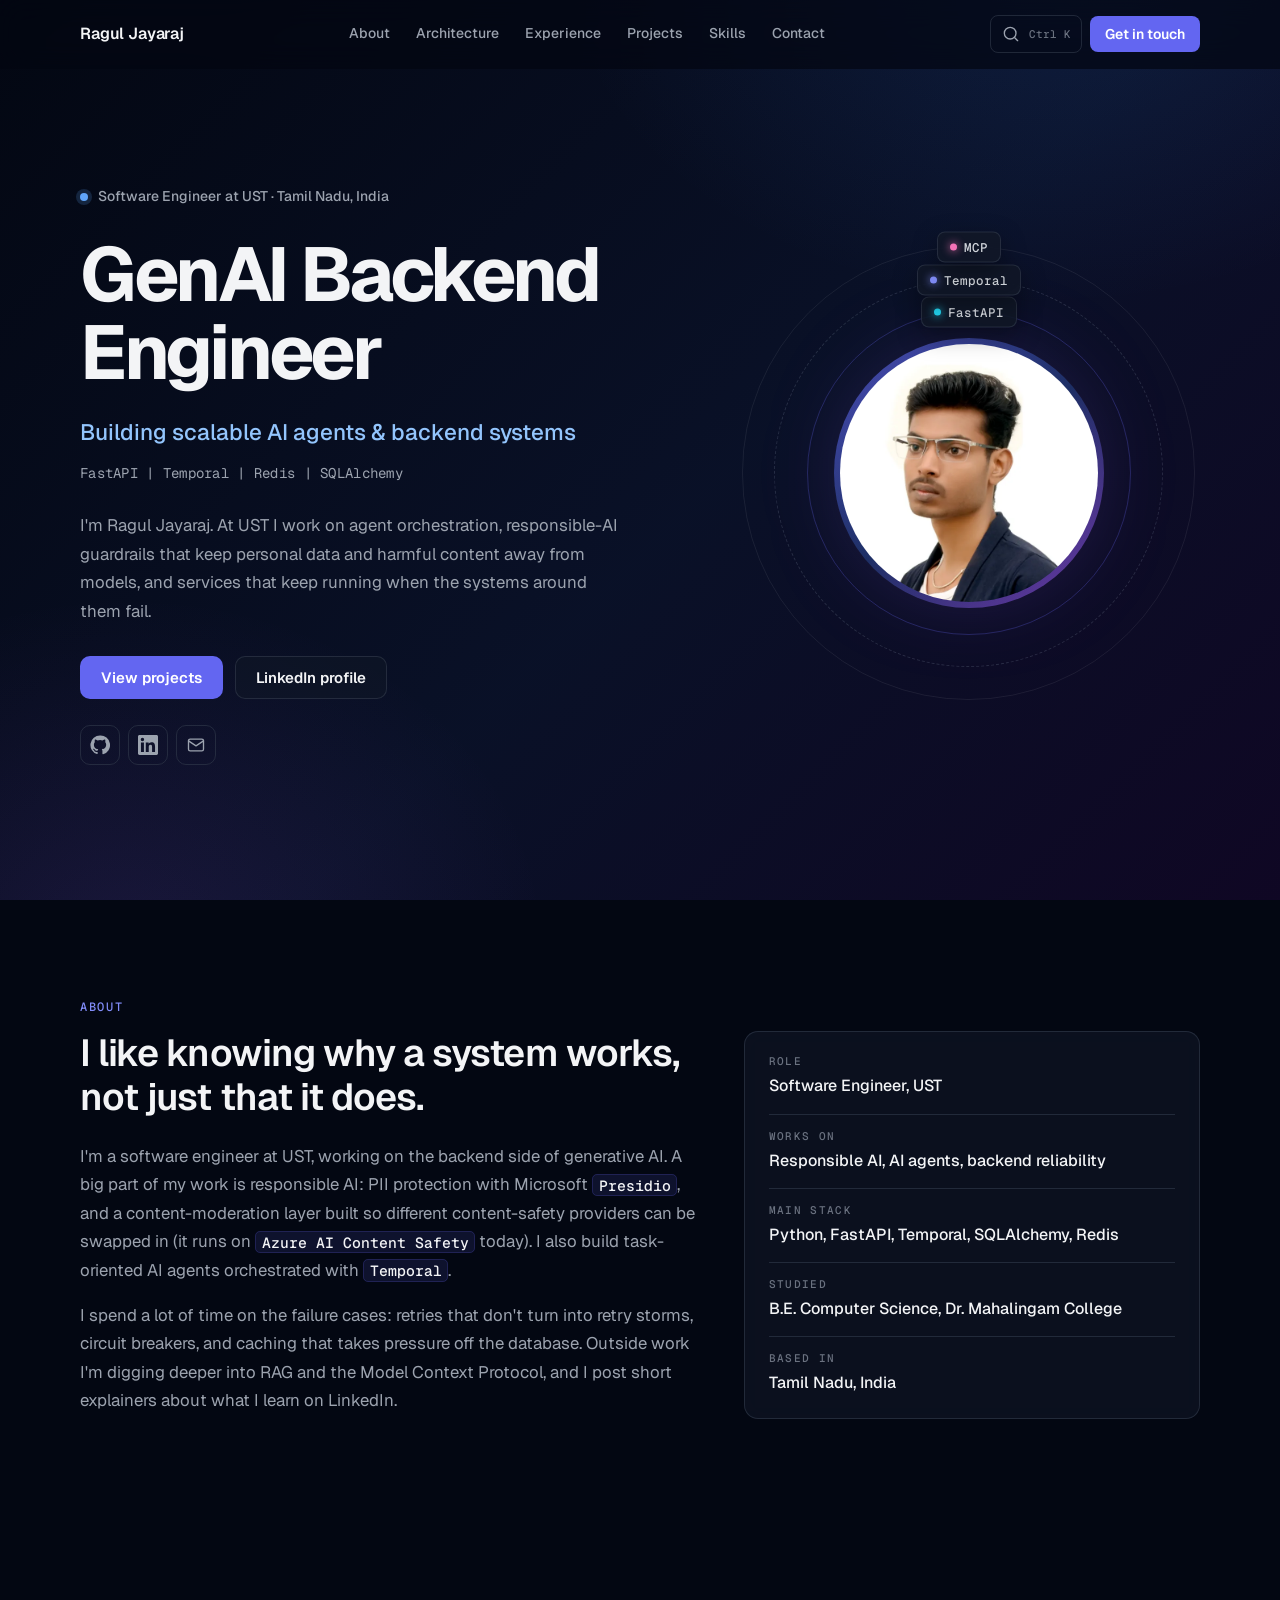
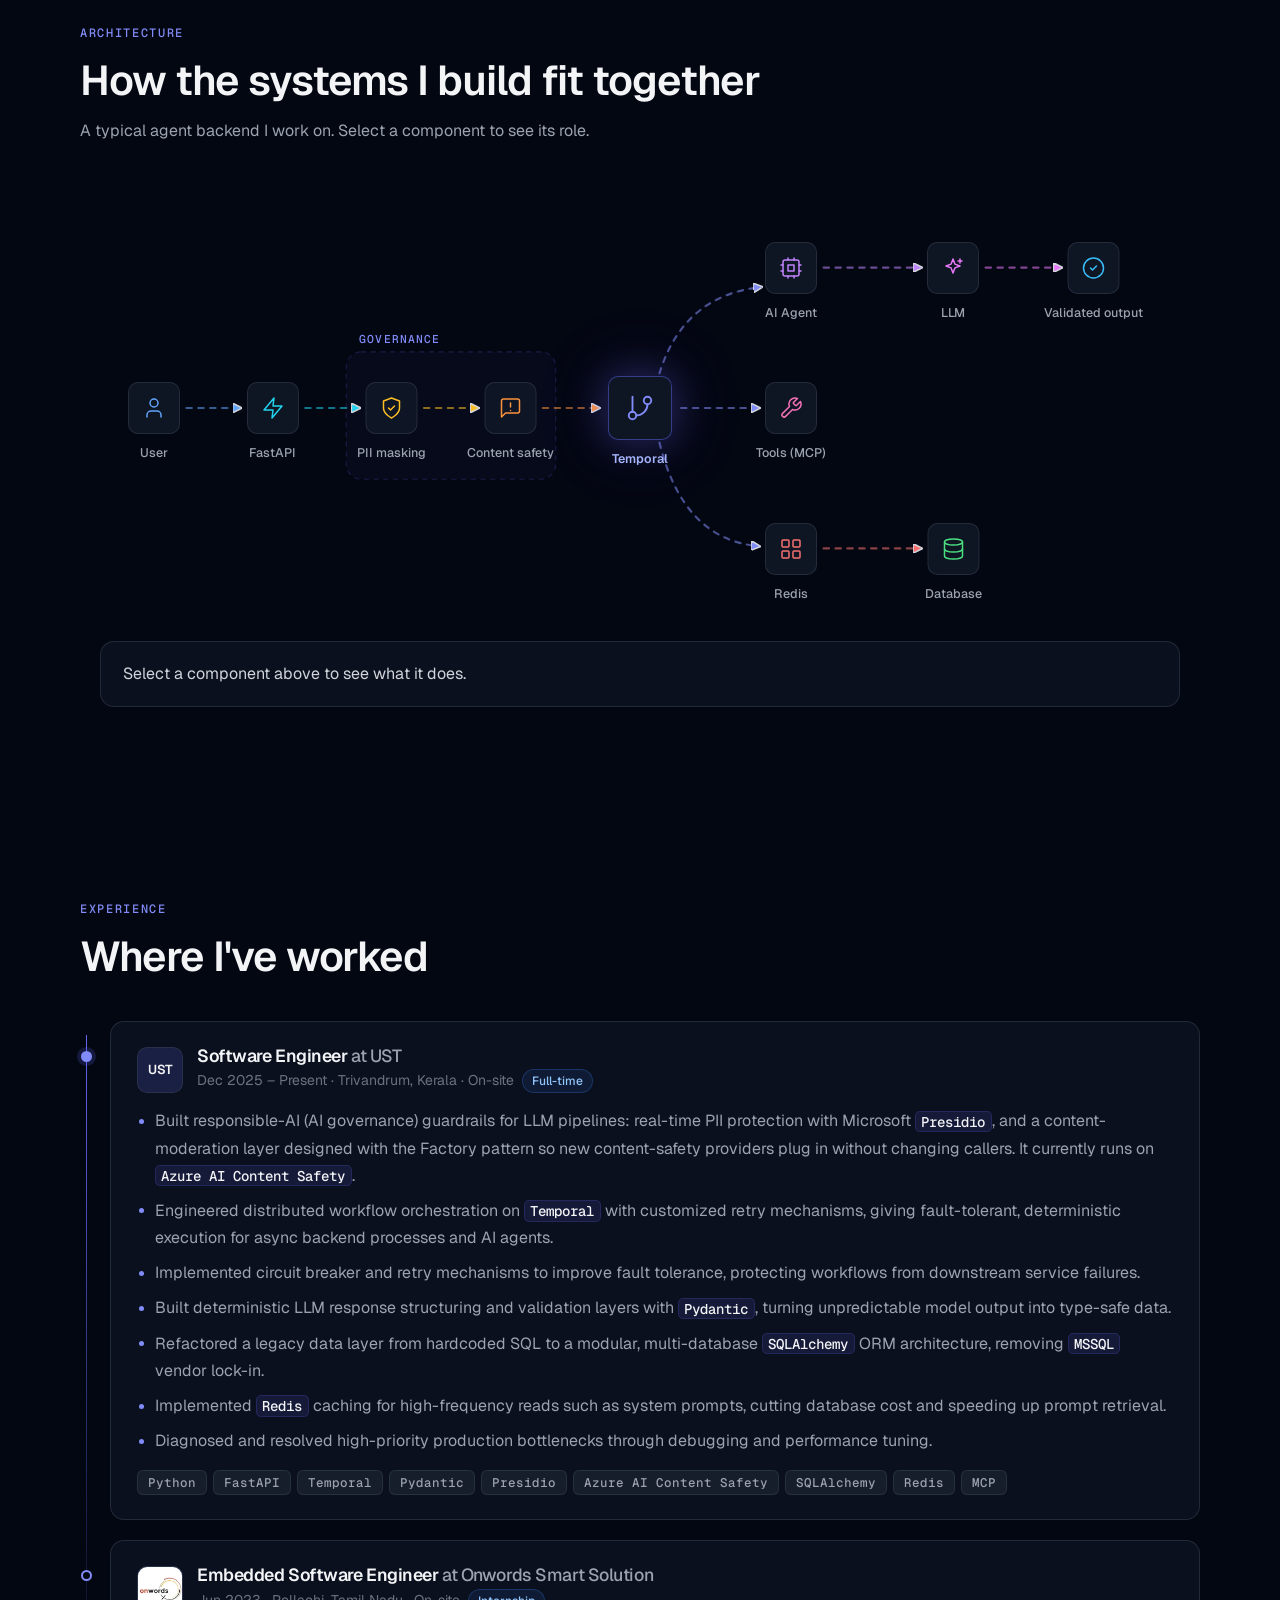
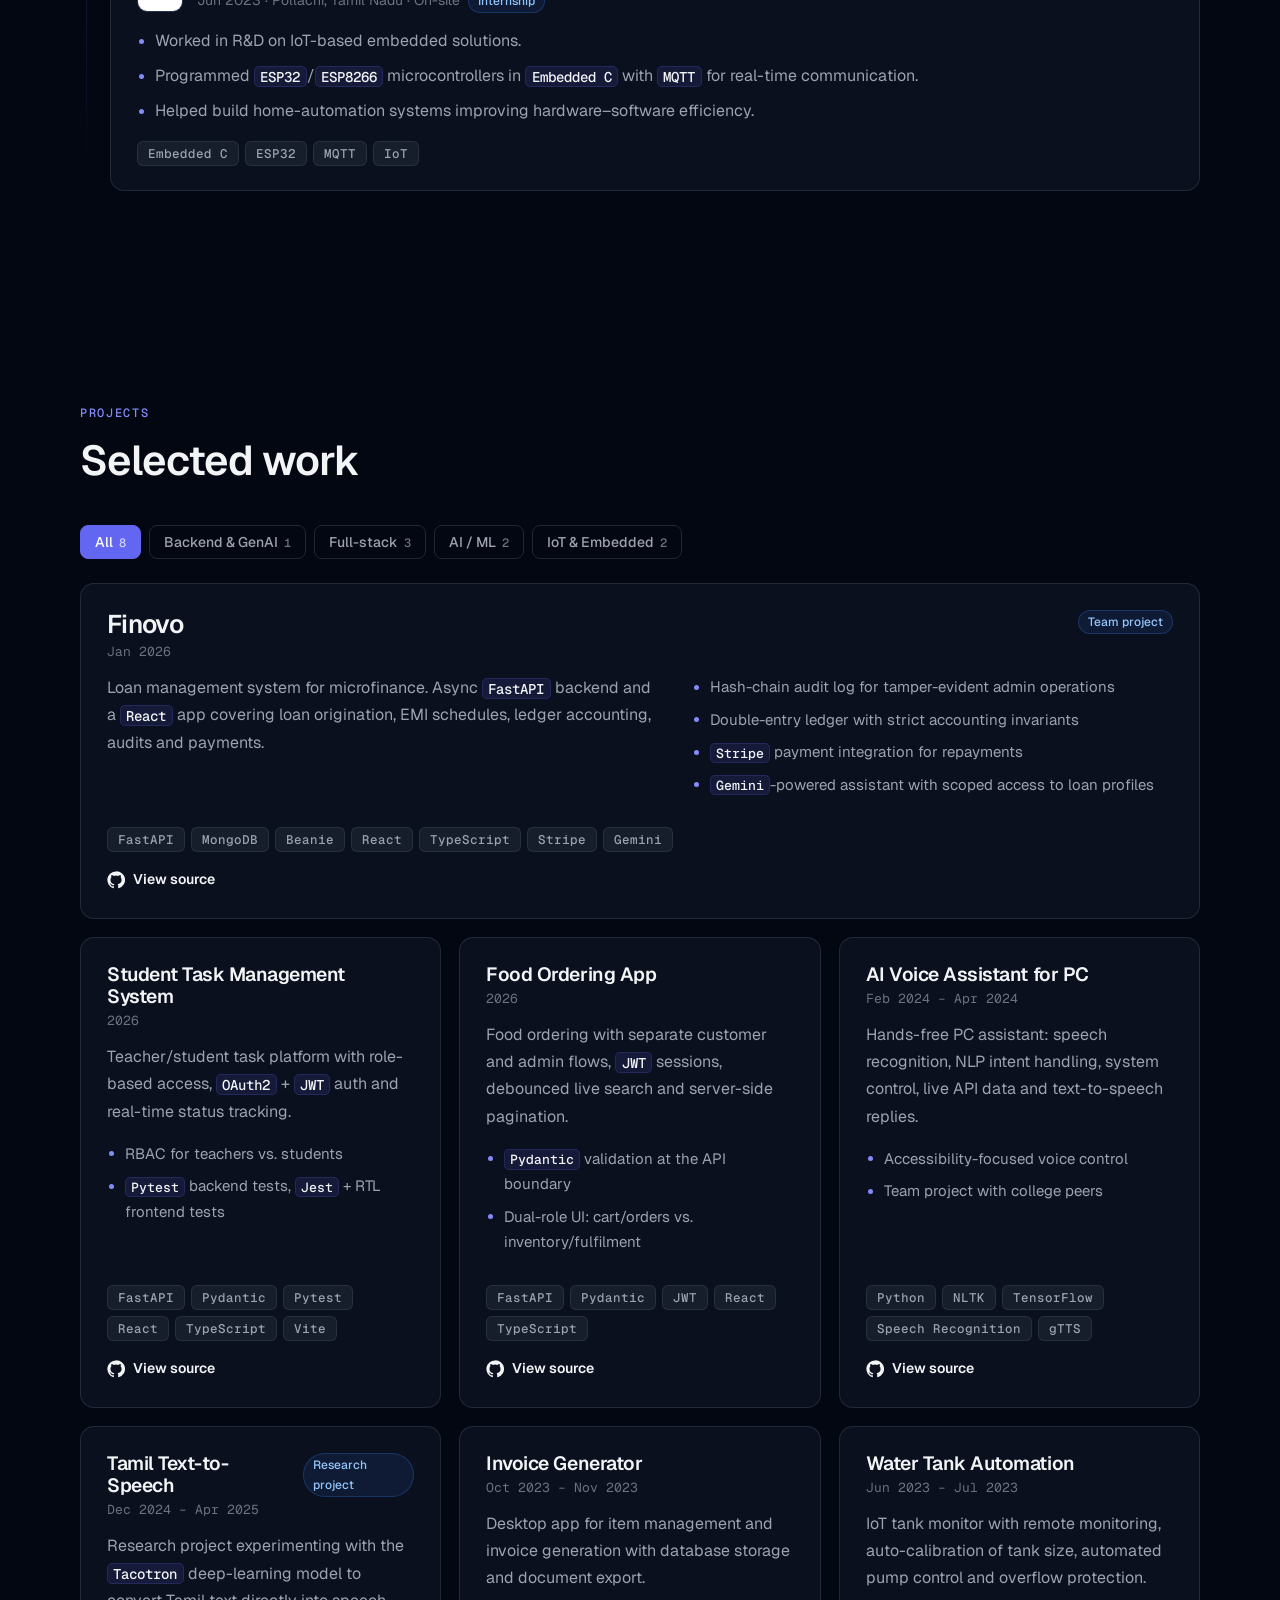
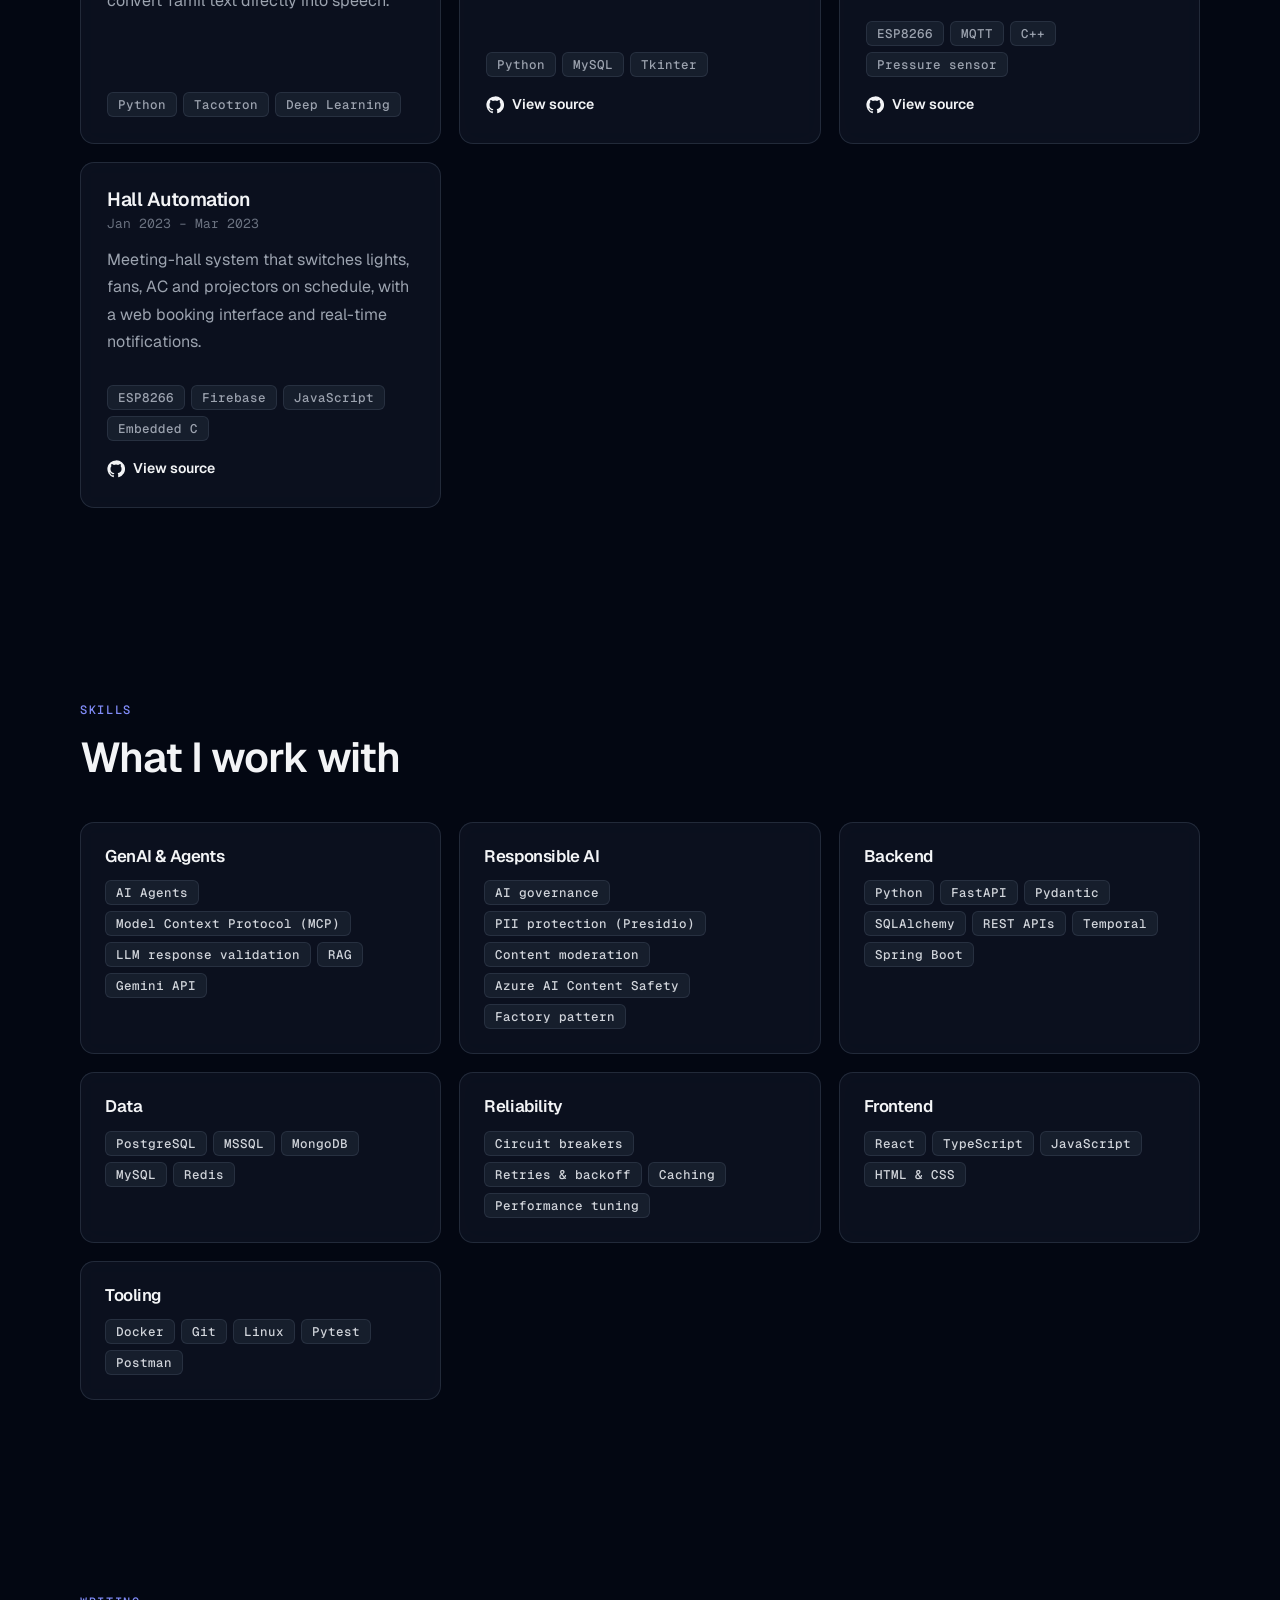
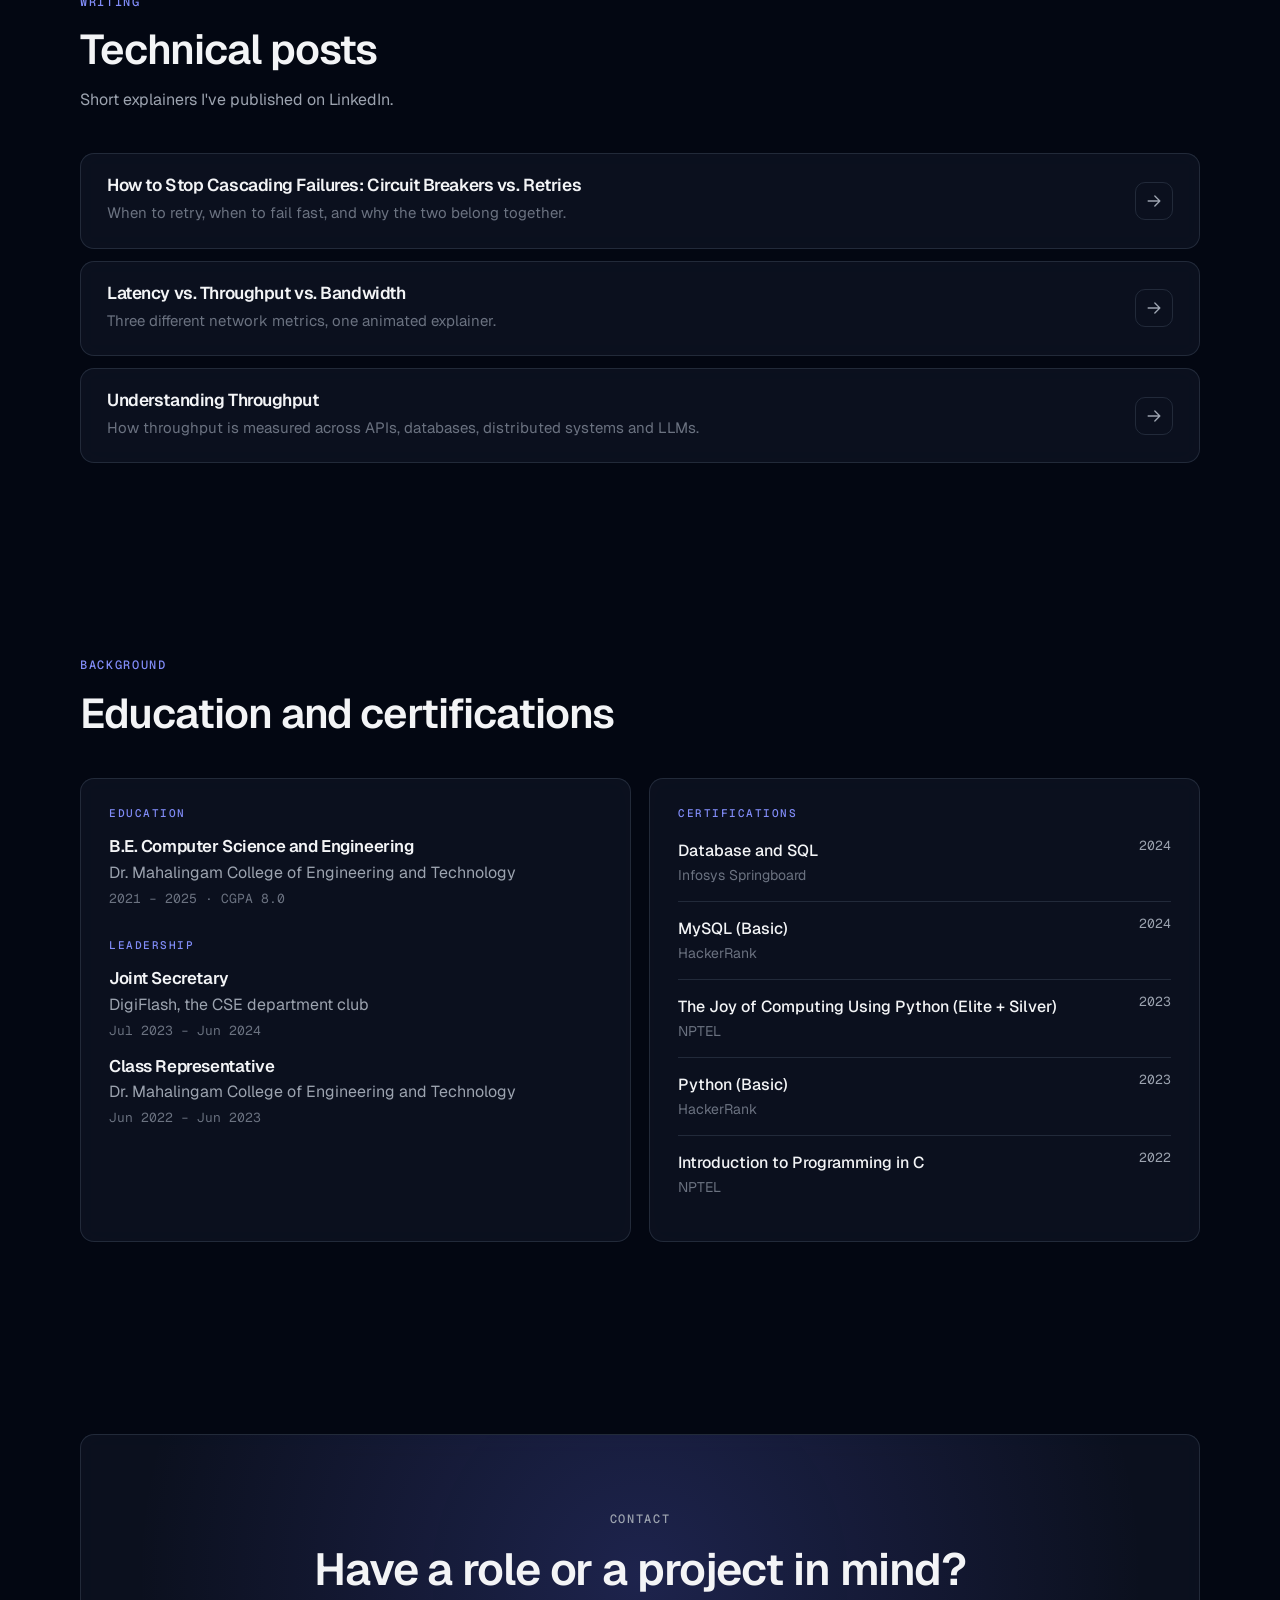
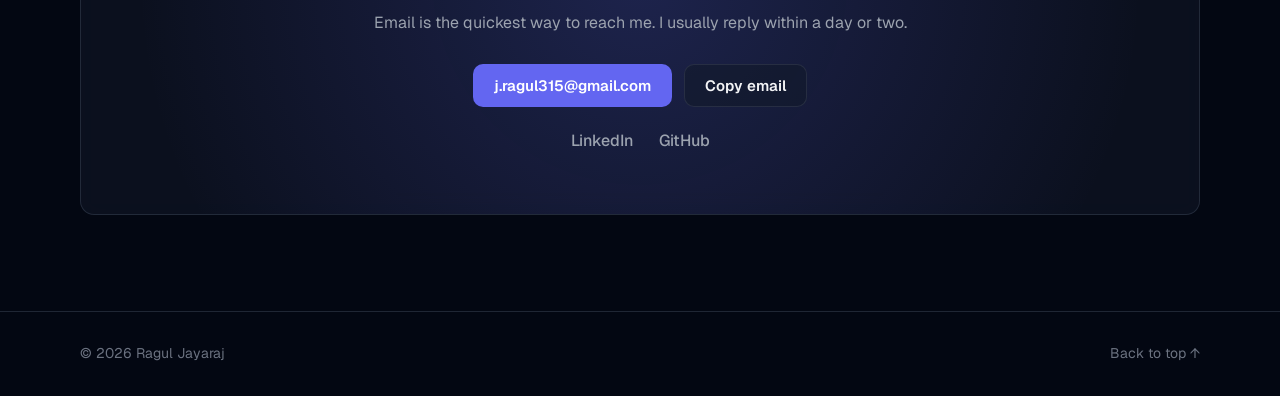
==== commit e0f7459a: "Render code styling" ====
--- a/index.html
+++ b/index.html
@@ -118,9 +118,9 @@
           <h2>I like knowing why a system works, not just that it does.</h2>
           <p>
             I'm a software engineer at UST, working on the backend side of generative AI. A big part of my work is
-            responsible AI: PII protection with Microsoft Presidio, and a content-moderation layer built so different
-            content-safety providers can be swapped in (it runs on Azure AI Content Safety today). I also build
-            task-oriented AI agents orchestrated with Temporal.
+            responsible AI: PII protection with Microsoft <code>Presidio</code>, and a content-moderation layer built so different
+            content-safety providers can be swapped in (it runs on <code>Azure AI Content Safety</code> today). I also build
+            task-oriented AI agents orchestrated with <code>Temporal</code>.
           </p>
           <p>
             I spend a lot of time on the failure cases: retries that don't turn into retry storms, circuit breakers,
--- a/assets/css/style.css
+++ b/assets/css/style.css
@@ -26,6 +26,7 @@
 p { margin: 0 0 1rem; }
 ul, ol { margin: 0; padding: 0; list-style: none; }
 .mono { font-family: var(--mono); }
+code { font: 500 .88em var(--mono); color: var(--text); background: rgba(99, 102, 241, .12); border: 1px solid rgba(99, 102, 241, .2); padding: .05em .38em; border-radius: 5px; white-space: nowrap; }
 :focus-visible { outline: 2px solid var(--indigo-hi); outline-offset: 3px; border-radius: 6px; }
 svg { width: 20px; height: 20px; fill: none; stroke: currentColor; stroke-width: 1.6; stroke-linecap: round; stroke-linejoin: round; }
 svg.fill { fill: currentColor; stroke: none; }
@@ -43,13 +44,6 @@
     radial-gradient(600px 500px at 10% 105%, rgba(168, 85, 247, 0.10), transparent 70%),
     linear-gradient(135deg, #030712 0%, rgba(23, 37, 84, 0.32) 55%, rgba(59, 7, 100, 0.22) 100%),
     var(--bg);
-}
-.backdrop::after {
-  content: ""; position: absolute; inset: 0;
-  background-image: linear-gradient(rgba(59, 130, 246, 0.05) 1px, transparent 1px), linear-gradient(90deg, rgba(59, 130, 246, 0.05) 1px, transparent 1px);
-  background-size: 40px 40px;
-  -webkit-mask-image: linear-gradient(180deg, #000 0%, rgba(0, 0, 0, .35) 70%, transparent 100%);
-  mask-image: linear-gradient(180deg, #000 0%, rgba(0, 0, 0, .35) 70%, transparent 100%);
 }
 .scroll-progress { position: fixed; top: 0; left: 0; z-index: 60; height: 2px; width: 100%; background: linear-gradient(90deg, #3b82f6, #6366f1, #a855f7); transform-origin: 0 50%; transform: scaleX(0); }
 
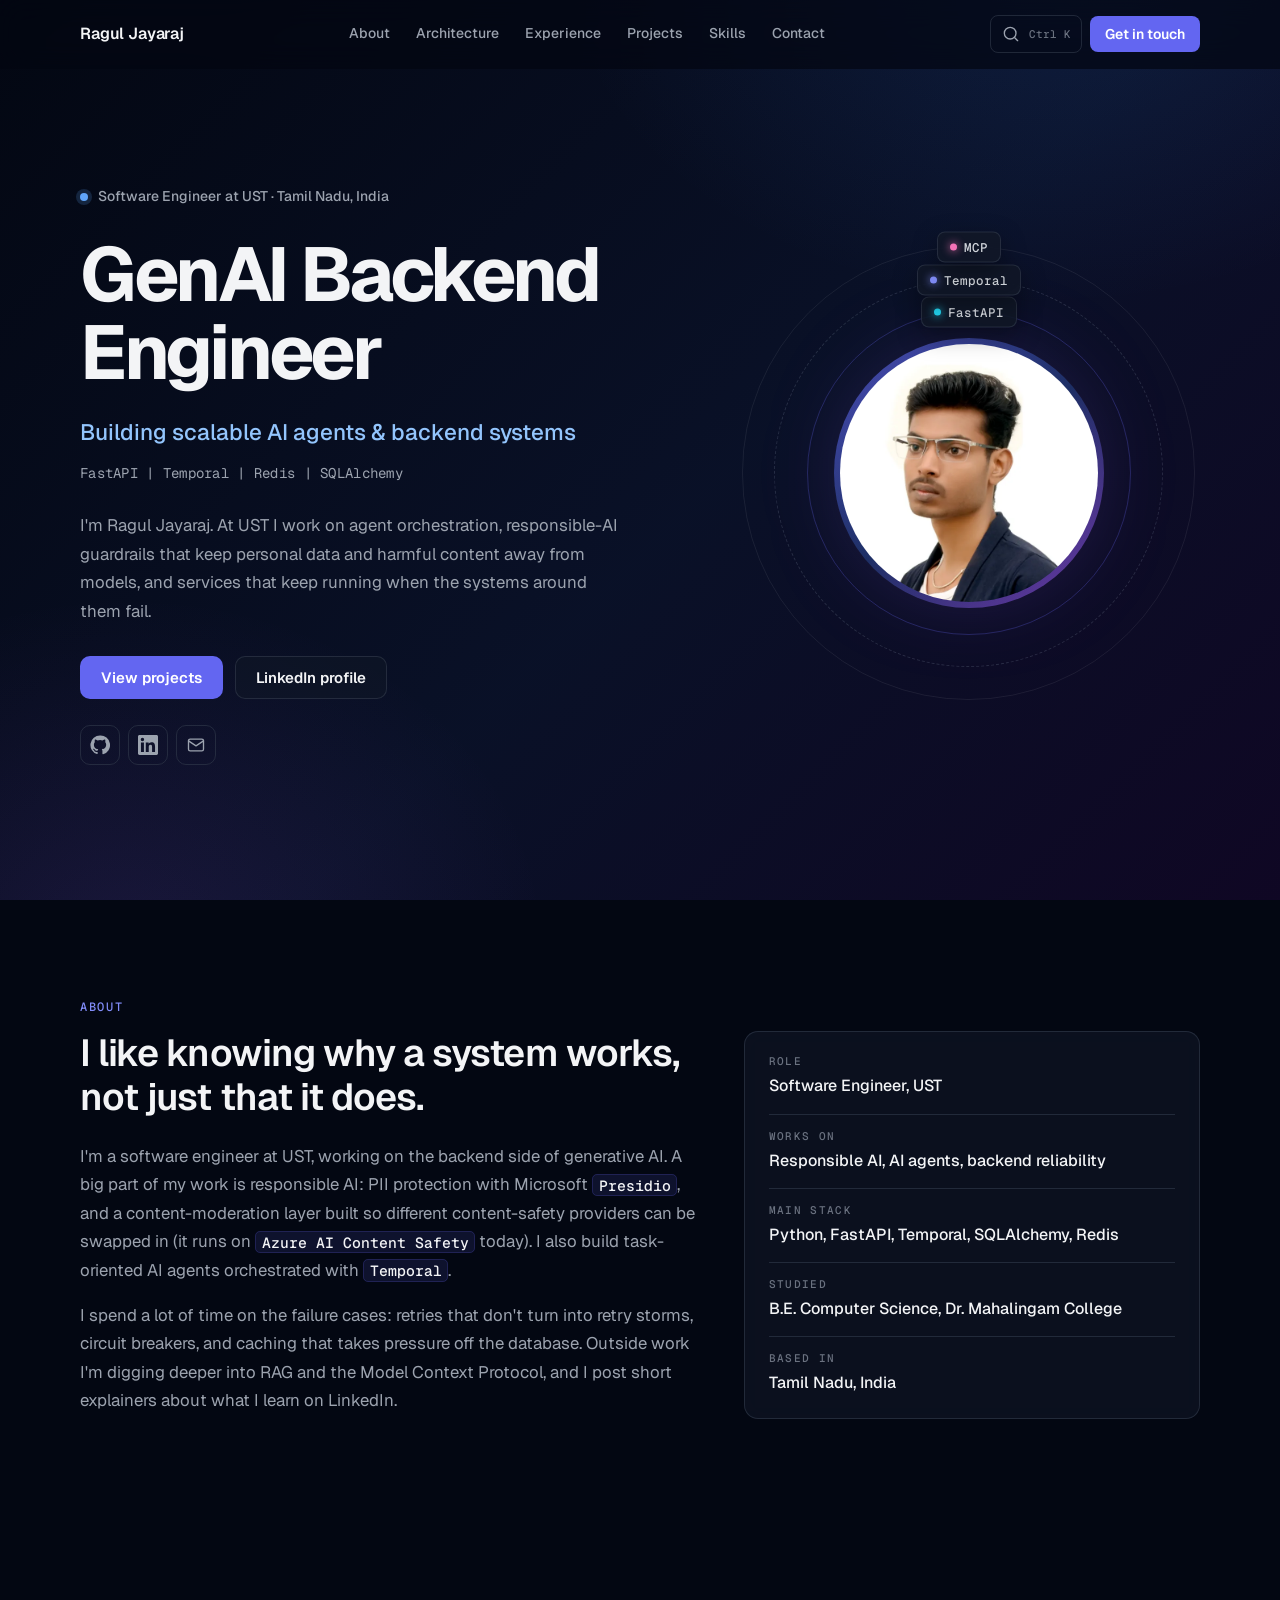
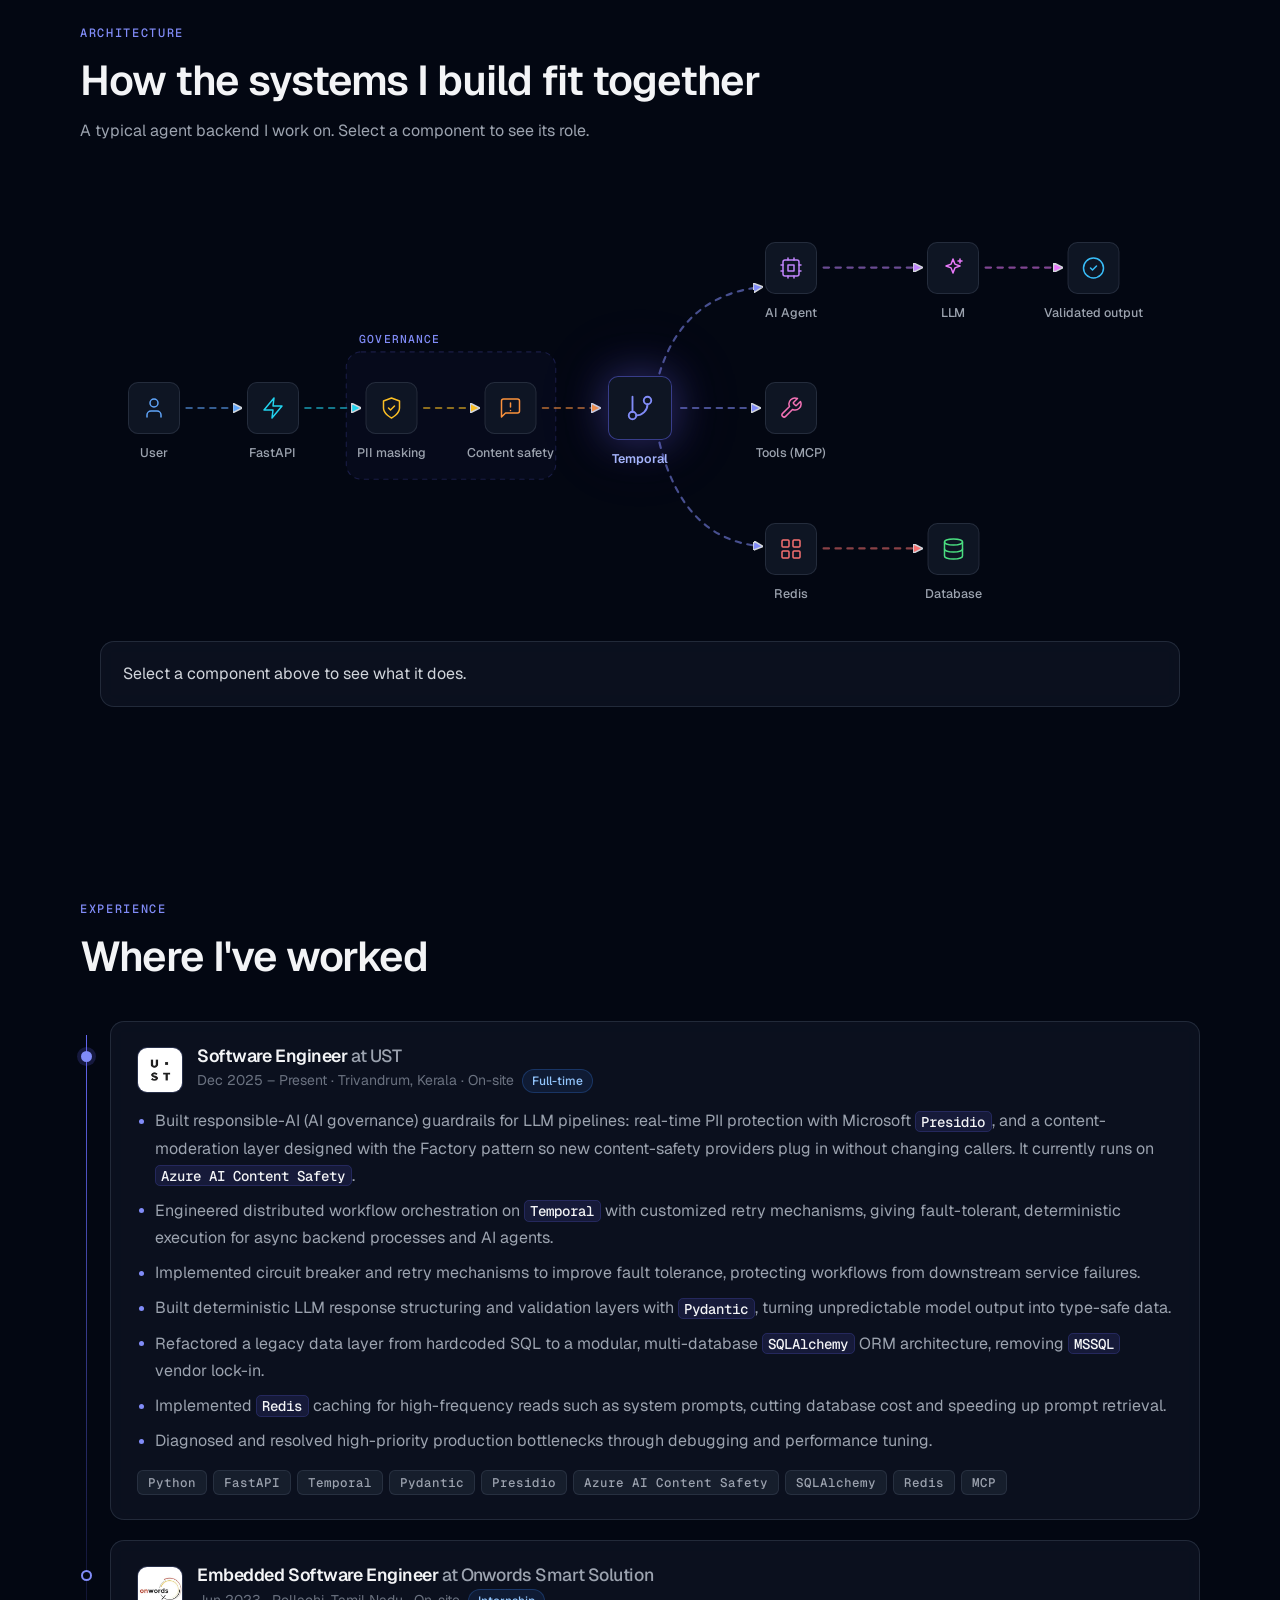
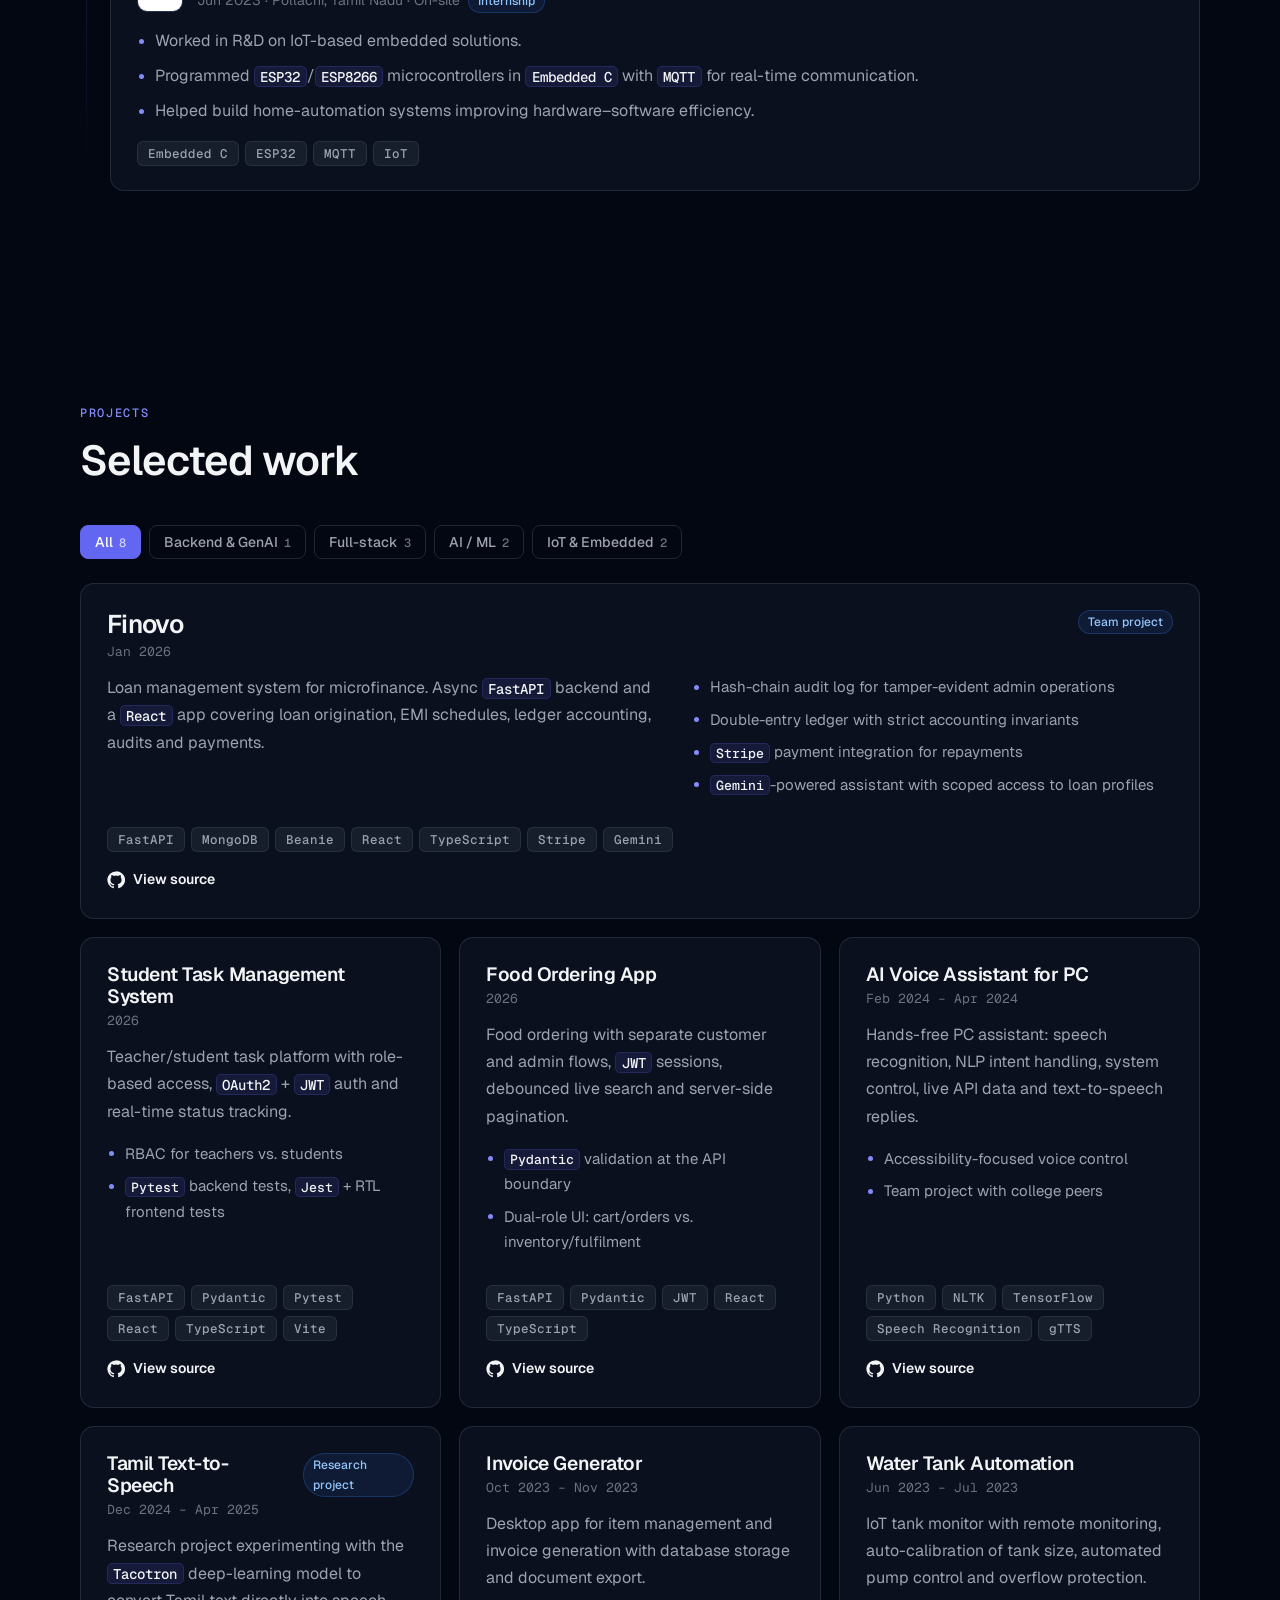
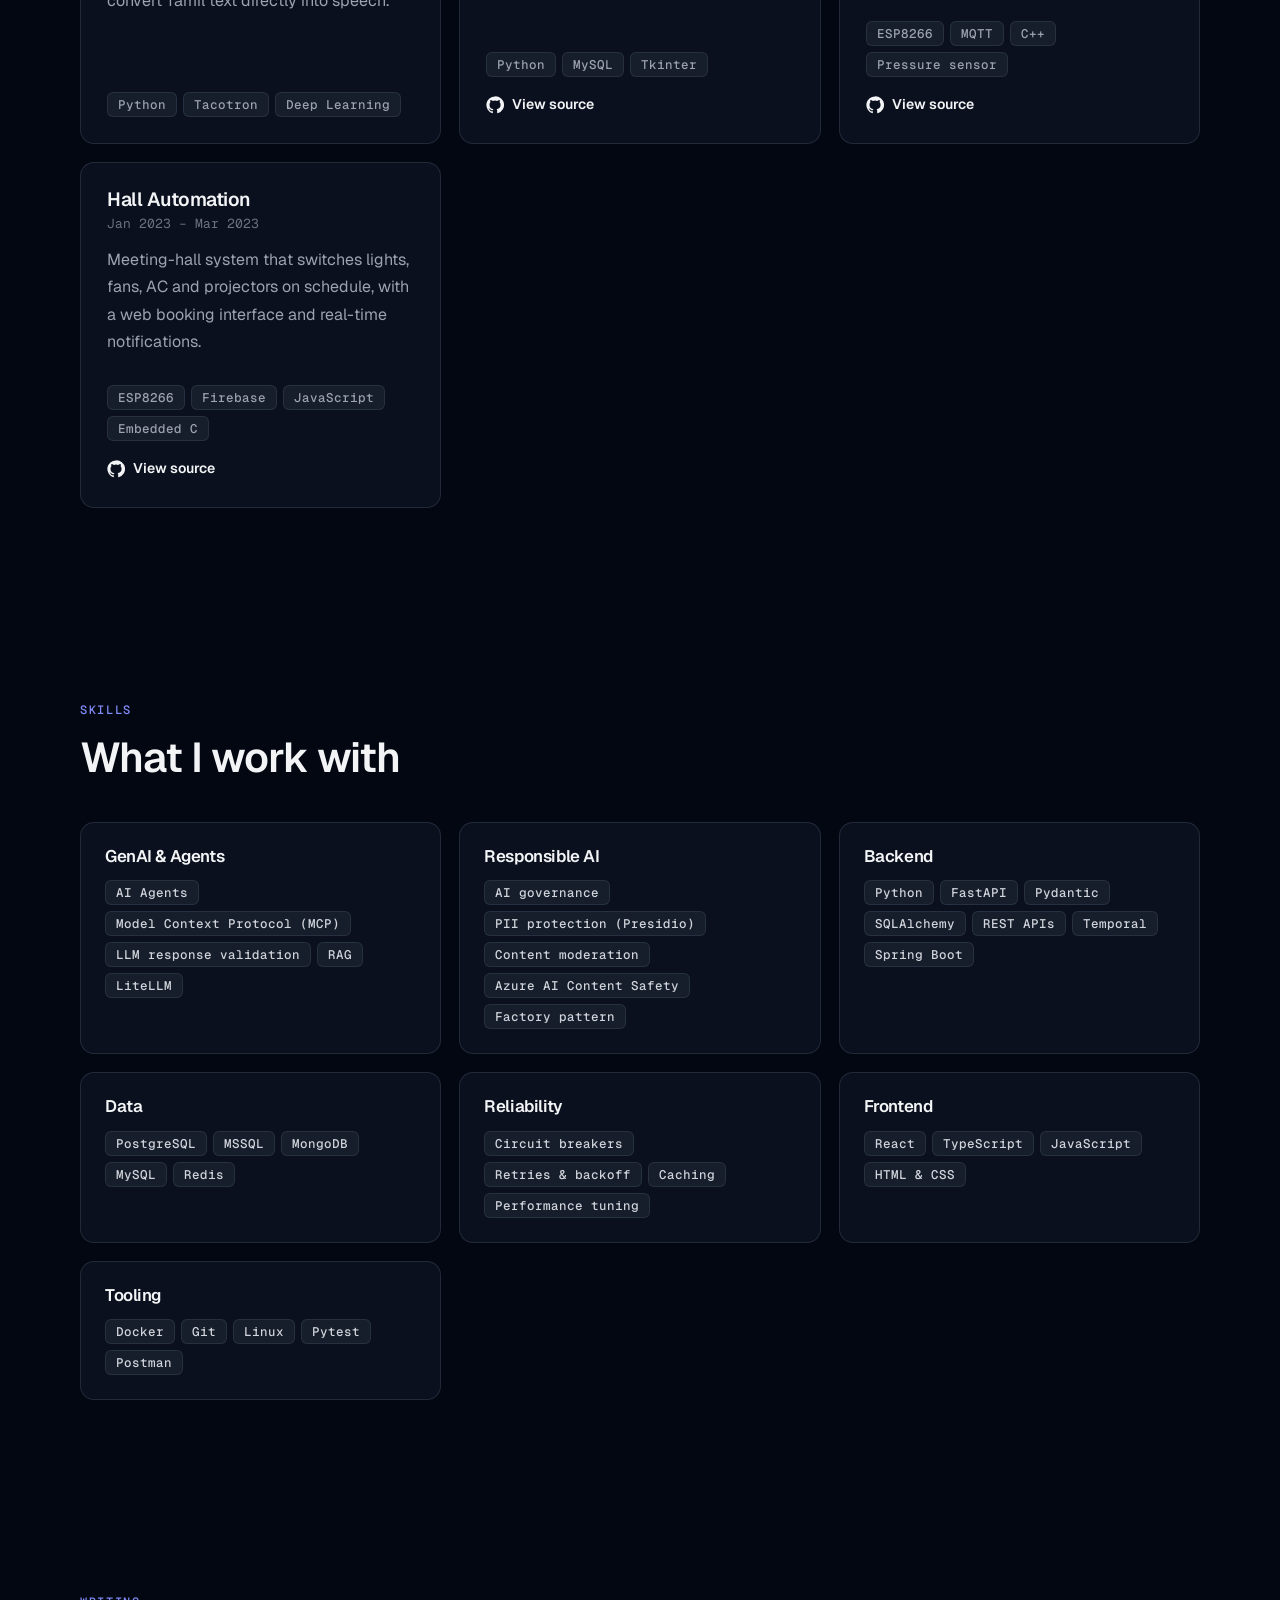
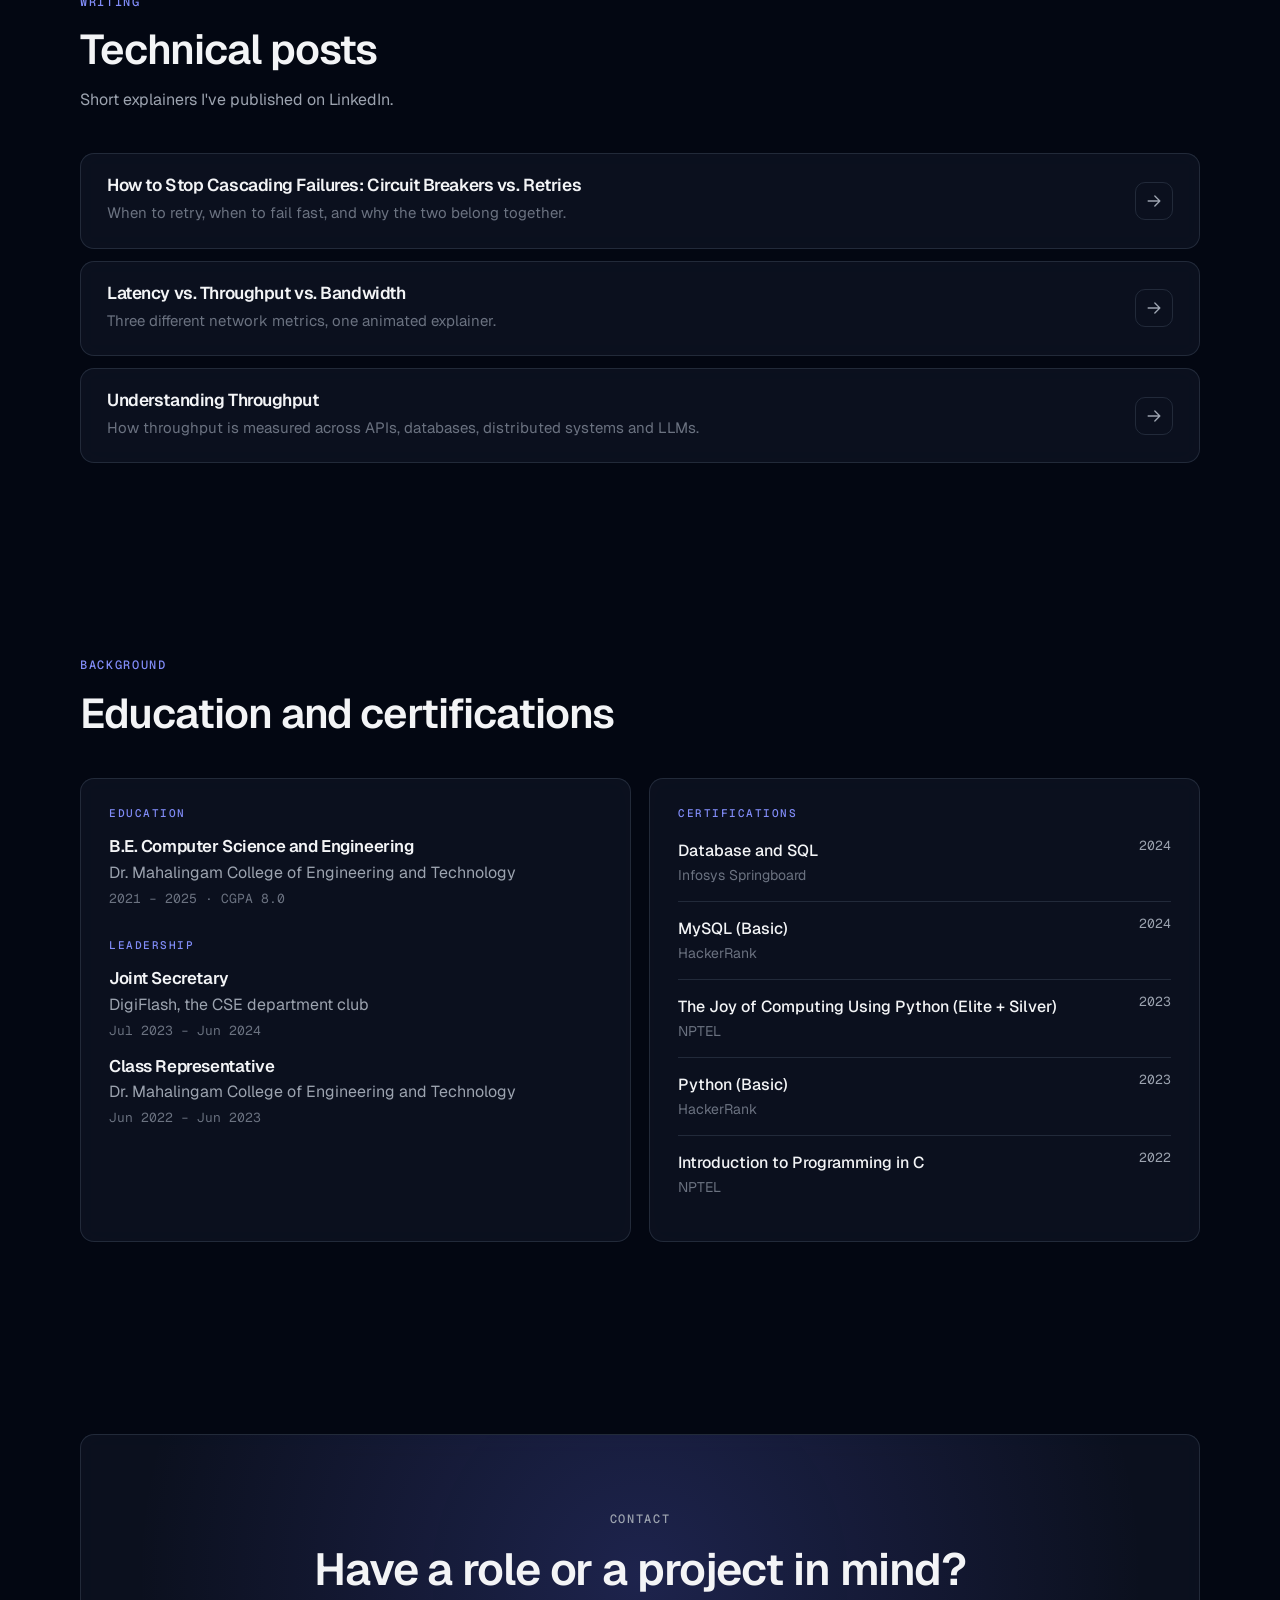
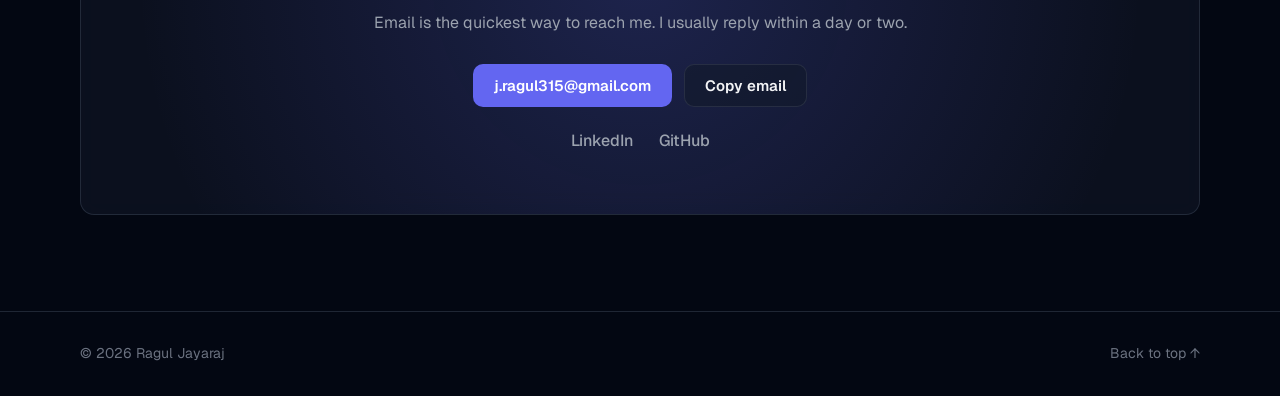
==== commit da31d978: "Drive profile content" ====
--- a/index.html
+++ b/index.html
@@ -50,7 +50,7 @@
 
   <header class="site-header">
     <nav class="nav container" aria-label="Primary">
-      <a class="brand" href="#top" aria-label="Ragul Jayaraj, home">Ragul Jayaraj</a>
+      <a class="brand" href="#top" data-bind="profile.name"></a>
       <ul class="nav-links" id="nav-links">
         <li><a href="#about">About</a></li>
         <li><a href="#architecture">Architecture</a></li>
@@ -75,38 +75,32 @@
   <main id="main">
     <section class="hero container" id="top">
       <div class="hero-text">
-        <p class="eyebrow"><span class="eyebrow-dot"></span>Software Engineer at UST · Tamil Nadu, India</p>
-        <h1>GenAI Backend<br>Engineer</h1>
-        <p class="hero-sub">Building scalable AI agents &amp; backend systems</p>
-        <p class="hero-stack mono">FastAPI | Temporal | Redis | SQLAlchemy</p>
-        <p class="hero-lede">
-          I'm Ragul Jayaraj. At UST I work on agent orchestration, responsible-AI guardrails that keep personal data
-          and harmful content away from models, and services that keep running when the systems around them fail.
-        </p>
+        <p class="eyebrow"><span class="eyebrow-dot"></span><span data-bind="profile.status"></span></p>
+        <h1 id="hero-title"></h1>
+        <p class="hero-sub" data-bind="profile.tagline"></p>
+        <p class="hero-stack mono" id="hero-stack"></p>
+        <p class="hero-lede" id="hero-intro"></p>
         <div class="hero-cta">
           <a class="btn btn-primary" href="#projects">View projects</a>
-          <a class="btn btn-outline" href="https://www.linkedin.com/in/ragul315" target="_blank" rel="noopener">LinkedIn profile</a>
+          <a class="btn btn-outline" data-link="linkedin" target="_blank" rel="noopener">LinkedIn profile</a>
         </div>
         <ul class="social" aria-label="Profiles">
-          <li><a href="https://github.com/ragul315" target="_blank" rel="noopener" aria-label="GitHub">
+          <li><a data-link="github" target="_blank" rel="noopener" aria-label="GitHub">
             <svg viewBox="0 0 24 24" aria-hidden="true" class="fill"><path d="M12 .5a11.5 11.5 0 0 0-3.64 22.41c.58.1.79-.25.79-.56v-2c-3.2.7-3.88-1.37-3.88-1.37-.53-1.33-1.28-1.69-1.28-1.69-1.05-.71.08-.7.08-.7 1.16.08 1.77 1.19 1.77 1.19 1.03 1.77 2.7 1.26 3.36.96.1-.75.4-1.26.73-1.55-2.56-.29-5.25-1.28-5.25-5.69 0-1.26.45-2.29 1.19-3.1-.12-.29-.52-1.46.11-3.05 0 0 .97-.31 3.17 1.18a11 11 0 0 1 5.77 0c2.2-1.49 3.17-1.18 3.17-1.18.63 1.59.23 2.76.11 3.05.74.81 1.19 1.84 1.19 3.1 0 4.42-2.7 5.39-5.27 5.68.41.36.78 1.06.78 2.14v3.17c0 .31.21.67.8.56A11.5 11.5 0 0 0 12 .5z"/></svg>
           </a></li>
-          <li><a href="https://www.linkedin.com/in/ragul315" target="_blank" rel="noopener" aria-label="LinkedIn">
+          <li><a data-link="linkedin" target="_blank" rel="noopener" aria-label="LinkedIn">
             <svg viewBox="0 0 24 24" aria-hidden="true" class="fill"><path d="M20.45 20.45h-3.56v-5.57c0-1.33-.03-3.04-1.85-3.04-1.86 0-2.14 1.45-2.14 2.94v5.67H9.35V9h3.41v1.56h.05c.48-.9 1.64-1.85 3.37-1.85 3.6 0 4.27 2.37 4.27 5.46v6.28zM5.34 7.43a2.06 2.06 0 1 1 0-4.13 2.06 2.06 0 0 1 0 4.13zM7.12 20.45H3.56V9h3.56v11.45zM22.22 0H1.77C.79 0 0 .77 0 1.73v20.54C0 23.23.79 24 1.77 24h20.45c.98 0 1.78-.77 1.78-1.73V1.73C24 .77 23.2 0 22.22 0z"/></svg>
           </a></li>
-          <li><a href="mailto:j.ragul315@gmail.com" aria-label="Email">
+          <li><a data-link="email" aria-label="Email">
             <svg viewBox="0 0 24 24" aria-hidden="true"><rect x="3" y="5" width="18" height="14" rx="2"/><path d="m3 7 9 6 9-6"/></svg>
           </a></li>
         </ul>
       </div>
 
-      <div class="hero-photo">
-        <div class="ring ring-1" aria-hidden="true"><span class="orbit-chip" style="--c:#22d3ee"><span>FastAPI</span></span></div>
-        <div class="ring ring-2" aria-hidden="true"><span class="orbit-chip" style="--c:#818cf8"><span>Temporal</span></span></div>
-        <div class="ring ring-3" aria-hidden="true"><span class="orbit-chip" style="--c:#f472b6"><span>MCP</span></span></div>
+      <div class="hero-photo" id="hero-photo">
         <picture>
           <source srcset="assets/img/profile.webp" type="image/webp">
-          <img src="assets/img/profile.jpg" alt="Ragul Jayaraj" width="640" height="640" fetchpriority="high">
+          <img src="assets/img/profile.jpg" alt="" width="640" height="640" fetchpriority="high">
         </picture>
       </div>
     </section>
@@ -114,102 +108,17 @@
     <section class="section container" id="about">
       <p class="label mono">About</p>
       <div class="about-grid">
-        <div class="about-copy reveal">
-          <h2>I like knowing why a system works, not just that it does.</h2>
-          <p>
-            I'm a software engineer at UST, working on the backend side of generative AI. A big part of my work is
-            responsible AI: PII protection with Microsoft <code>Presidio</code>, and a content-moderation layer built so different
-            content-safety providers can be swapped in (it runs on <code>Azure AI Content Safety</code> today). I also build
-            task-oriented AI agents orchestrated with <code>Temporal</code>.
-          </p>
-          <p>
-            I spend a lot of time on the failure cases: retries that don't turn into retry storms, circuit breakers,
-            and caching that takes pressure off the database. Outside work I'm digging deeper into RAG and the Model
-            Context Protocol, and I post short explainers about what I learn on LinkedIn.
-          </p>
-        </div>
-        <dl class="card facts reveal">
-          <div><dt>Role</dt><dd>Software Engineer, UST</dd></div>
-          <div><dt>Works on</dt><dd>Responsible AI, AI agents, backend reliability</dd></div>
-          <div><dt>Main stack</dt><dd>Python, FastAPI, Temporal, SQLAlchemy, Redis</dd></div>
-          <div><dt>Studied</dt><dd>B.E. Computer Science, Dr. Mahalingam College</dd></div>
-          <div><dt>Based in</dt><dd>Tamil Nadu, India</dd></div>
-        </dl>
+        <div class="about-copy reveal" id="about-copy"></div>
+        <dl class="card facts reveal" id="about-facts"></dl>
       </div>
     </section>
 
     <section class="section container" id="architecture">
       <p class="label mono">Architecture</p>
       <h2 class="section-title">How the systems I build fit together</h2>
-      <p class="section-sub">A typical agent backend I work on. Select a component to see its role.</p>
-
+      <p class="section-sub" data-bind="architecture.subtitle"></p>
       <div class="arch-scroll reveal">
-        <div class="arch" id="arch">
-          <svg class="arch-lines" viewBox="0 0 1000 390" aria-hidden="true">
-            <defs>
-              <marker id="arrow" viewBox="0 0 10 10" refX="8" refY="5" markerWidth="4.5" markerHeight="4.5" orient="auto-start-reverse">
-                <path d="M0 0 10 5 0 10z" fill="context-stroke"/>
-              </marker>
-            </defs>
-            <rect class="lane" x="228" y="148" width="194" height="118" rx="14"/>
-            <text class="lane-label" x="240" y="140">Governance</text>
-            <path class="edge" style="--c:#c084fc" d="M670 70H760" marker-end="url(#arrow)"/>
-            <path class="edge" style="--c:#e879f9" d="M820 70H890" marker-end="url(#arrow)"/>
-            <path class="edge" style="--c:#60a5fa" d="M80 200H130" marker-end="url(#arrow)"/>
-            <path class="edge" style="--c:#22d3ee" d="M190 200H240" marker-end="url(#arrow)"/>
-            <path class="edge" style="--c:#fbbf24" d="M300 200H350" marker-end="url(#arrow)"/>
-            <path class="edge" style="--c:#fb923c" d="M410 200H462" marker-end="url(#arrow)"/>
-            <path class="edge" style="--c:#818cf8" d="M518 168Q540 96 612 88" marker-end="url(#arrow)"/>
-            <path class="edge" style="--c:#818cf8" d="M538 200H610" marker-end="url(#arrow)"/>
-            <path class="edge" style="--c:#818cf8" d="M518 232Q540 322 610 328" marker-end="url(#arrow)"/>
-            <path class="edge" style="--c:#f87171" d="M670 330H760" marker-end="url(#arrow)"/>
-          </svg>
-
-          <button class="node" style="--x:640;--y:70;--c:#c084fc" type="button" data-detail="Task-oriented AI agents that plan the work and decide which steps and tools to run.">
-            <span class="node-box"><svg viewBox="0 0 24 24"><rect x="4" y="4" width="16" height="16" rx="2"/><rect x="9" y="9" width="6" height="6"/><path d="M15 2v2M15 20v2M2 15h2M2 9h2M20 15h2M20 9h2M9 2v2M9 20v2"/></svg></span>
-            <span class="node-label">AI Agent</span>
-          </button>
-          <button class="node" style="--x:790;--y:70;--c:#e879f9" type="button" data-detail="The agent calls the LLM to reason over the task and generate a response.">
-            <span class="node-box"><svg viewBox="0 0 24 24"><path d="M12 3l1.9 5.1L19 10l-5.1 1.9L12 17l-1.9-5.1L5 10l5.1-1.9z"/><path d="M19 3v4M17 5h4"/></svg></span>
-            <span class="node-label">LLM</span>
-          </button>
-          <button class="node" style="--x:920;--y:70;--c:#38bdf8" type="button" data-detail="Model output is parsed into strict Pydantic schemas before anything downstream uses it.">
-            <span class="node-box"><svg viewBox="0 0 24 24"><circle cx="12" cy="12" r="10"/><path d="m9 12 2 2 4-4"/></svg></span>
-            <span class="node-label">Validated output</span>
-          </button>
-          <button class="node" style="--x:50;--y:200;--c:#60a5fa" type="button" data-detail="Requests come in from a client app or another service.">
-            <span class="node-box"><svg viewBox="0 0 24 24"><path d="M19 21v-2a4 4 0 0 0-4-4H9a4 4 0 0 0-4 4v2"/><circle cx="12" cy="7" r="4"/></svg></span>
-            <span class="node-label">User</span>
-          </button>
-          <button class="node" style="--x:160;--y:200;--c:#22d3ee" type="button" data-detail="Typed FastAPI endpoints. Pydantic models reject bad input at the edge.">
-            <span class="node-box"><svg viewBox="0 0 24 24"><path d="M13 2 3 14h9l-1 8 10-12h-9l1-8z"/></svg></span>
-            <span class="node-label">FastAPI</span>
-          </button>
-          <button class="node" style="--x:270;--y:200;--c:#fbbf24" type="button" data-detail="Microsoft Presidio detects and masks personal data before any text reaches a model.">
-            <span class="node-box"><svg viewBox="0 0 24 24"><path d="M12 22s8-4 8-10V5l-8-3-8 3v7c0 6 8 10 8 10z"/><path d="m9 12 2 2 4-4"/></svg></span>
-            <span class="node-label">PII masking</span>
-          </button>
-          <button class="node" style="--x:380;--y:200;--c:#fb923c" type="button" data-detail="Content moderation built with the Factory pattern, so any content-safety provider can plug in. It runs on Azure AI Content Safety today.">
-            <span class="node-box"><svg viewBox="0 0 24 24"><path d="M21 15a2 2 0 0 1-2 2H7l-4 4V5a2 2 0 0 1 2-2h14a2 2 0 0 1 2 2z"/><path d="M12 7v4M12 14.5h.01"/></svg></span>
-            <span class="node-label">Content safety</span>
-          </button>
-          <button class="node hub" style="--x:500;--y:200;--c:#818cf8" type="button" data-detail="Temporal orchestrates long-running agent work with custom retry policies, so a failure resumes instead of starting over.">
-            <span class="node-box"><svg viewBox="0 0 24 24"><path d="M6 3v12"/><circle cx="18" cy="6" r="3"/><circle cx="6" cy="18" r="3"/><path d="M18 9a9 9 0 0 1-9 9"/></svg></span>
-            <span class="node-label">Temporal</span>
-          </button>
-          <button class="node" style="--x:640;--y:200;--c:#f472b6" type="button" data-detail="Workflows discover and call external tools through MCP servers.">
-            <span class="node-box"><svg viewBox="0 0 24 24"><path d="M14.7 6.3a1 1 0 0 0 0 1.4l1.6 1.6a1 1 0 0 0 1.4 0l3.77-3.77a6 6 0 0 1-7.94 7.94l-6.91 6.91a2.12 2.12 0 0 1-3-3l6.91-6.91a6 6 0 0 1 7.94-7.94z"/></svg></span>
-            <span class="node-label">Tools (MCP)</span>
-          </button>
-          <button class="node" style="--x:640;--y:330;--c:#f87171" type="button" data-detail="Redis caches system prompts and other hot reads, which cuts database cost and speeds up retrieval.">
-            <span class="node-box"><svg viewBox="0 0 24 24"><rect x="3" y="3" width="7" height="7" rx="1"/><rect x="14" y="3" width="7" height="7" rx="1"/><rect x="14" y="14" width="7" height="7" rx="1"/><rect x="3" y="14" width="7" height="7" rx="1"/></svg></span>
-            <span class="node-label">Redis</span>
-          </button>
-          <button class="node" style="--x:790;--y:330;--c:#4ade80" type="button" data-detail="SQLAlchemy ORM that works across multiple databases, refactored from hardcoded SQL to remove MSSQL vendor lock-in.">
-            <span class="node-box"><svg viewBox="0 0 24 24"><ellipse cx="12" cy="5" rx="9" ry="3"/><path d="M3 5v14a9 3 0 0 0 18 0V5"/><path d="M3 12a9 3 0 0 0 18 0"/></svg></span>
-            <span class="node-label">Database</span>
-          </button>
-        </div>
+        <div class="arch" id="arch"></div>
       </div>
       <p class="arch-hint mono">Scroll sideways to see the full diagram →</p>
       <p class="card arch-detail reveal" id="arch-detail" aria-live="polite">Select a component above to see what it does.</p>
@@ -261,15 +170,15 @@
     <section class="section container" id="contact">
       <div class="card contact-card reveal">
         <p class="label mono">Contact</p>
-        <h2>Have a role or a project in mind?</h2>
-        <p>Email is the quickest way to reach me. I usually reply within a day or two.</p>
+        <h2 data-bind="contact.heading"></h2>
+        <p data-bind="contact.text"></p>
         <div class="contact-actions">
-          <a class="btn btn-primary" href="mailto:j.ragul315@gmail.com">j.ragul315@gmail.com</a>
+          <a class="btn btn-primary" data-link="email" data-bind="profile.email"></a>
           <button class="btn btn-outline" type="button" id="copy-email">Copy email</button>
         </div>
         <div class="contact-links">
-          <a href="https://www.linkedin.com/in/ragul315" target="_blank" rel="noopener">LinkedIn</a>
-          <a href="https://github.com/ragul315" target="_blank" rel="noopener">GitHub</a>
+          <a data-link="linkedin" target="_blank" rel="noopener">LinkedIn</a>
+          <a data-link="github" target="_blank" rel="noopener">GitHub</a>
         </div>
       </div>
     </section>
@@ -277,7 +186,7 @@
 
   <footer class="site-footer">
     <div class="container footer-inner">
-      <p>© <span id="year"></span> Ragul Jayaraj</p>
+      <p>© <span id="year"></span> <span data-bind="profile.name"></span></p>
       <a href="#top">Back to top ↑</a>
     </div>
   </footer>
@@ -294,8 +203,9 @@
   <div class="toast" id="toast" role="status" aria-live="polite"></div>
 
   <noscript>
-    <p class="noscript container">Parts of this page need JavaScript. You can also find me on
-      <a href="https://www.linkedin.com/in/ragul315">LinkedIn</a> and <a href="https://github.com/ragul315">GitHub</a>.</p>
+    <p class="noscript container">Ragul Jayaraj, GenAI Backend Engineer. This page needs JavaScript to show its content.
+      You can also find me on <a href="https://www.linkedin.com/in/ragul315">LinkedIn</a>,
+      <a href="https://github.com/ragul315">GitHub</a> or at j.ragul315@gmail.com.</p>
   </noscript>
 </body>
 </html>
--- a/assets/css/style.css
+++ b/assets/css/style.css
@@ -150,7 +150,7 @@
 
 /* Architecture diagram (matches the LinkedIn banner) */
 .arch-scroll { overflow-x: auto; padding: 8px 0 4px; -webkit-overflow-scrolling: touch; }
-.arch { position: relative; width: 100%; max-width: 1080px; min-width: 860px; margin-inline: auto; aspect-ratio: 1000 / 390; }
+.arch { position: relative; width: 100%; max-width: 1080px; min-width: 860px; margin-inline: auto; aspect-ratio: var(--vw) / var(--vh); }
 .arch-lines { position: absolute; inset: 0; width: 100%; height: 100%; overflow: visible; }
 .edge { fill: none; stroke: var(--c); stroke-width: 2; stroke-opacity: .55; stroke-dasharray: 5 6; animation: flow 1.4s linear infinite; }
 @keyframes flow { to { stroke-dashoffset: -11; } }
@@ -158,7 +158,7 @@
 .lane-label, .edge-label { font: 500 10.5px var(--mono); fill: var(--dim); stroke: none; letter-spacing: .04em; }
 .lane-label { text-transform: uppercase; letter-spacing: .1em; fill: #818cf8; }
 .node {
-  position: absolute; left: calc(var(--x) / 1000 * 100%); top: calc(var(--y) / 390 * 100%); transform: translate(-50%, -26px);
+  position: absolute; left: calc(var(--x) / var(--vw) * 100%); top: calc(var(--y) / var(--vh) * 100%); transform: translate(-50%, -26px);
   display: flex; flex-direction: column; align-items: center; gap: 8px; padding: 0; cursor: pointer;
   font: inherit; color: inherit; background: none; border: 0;
 }
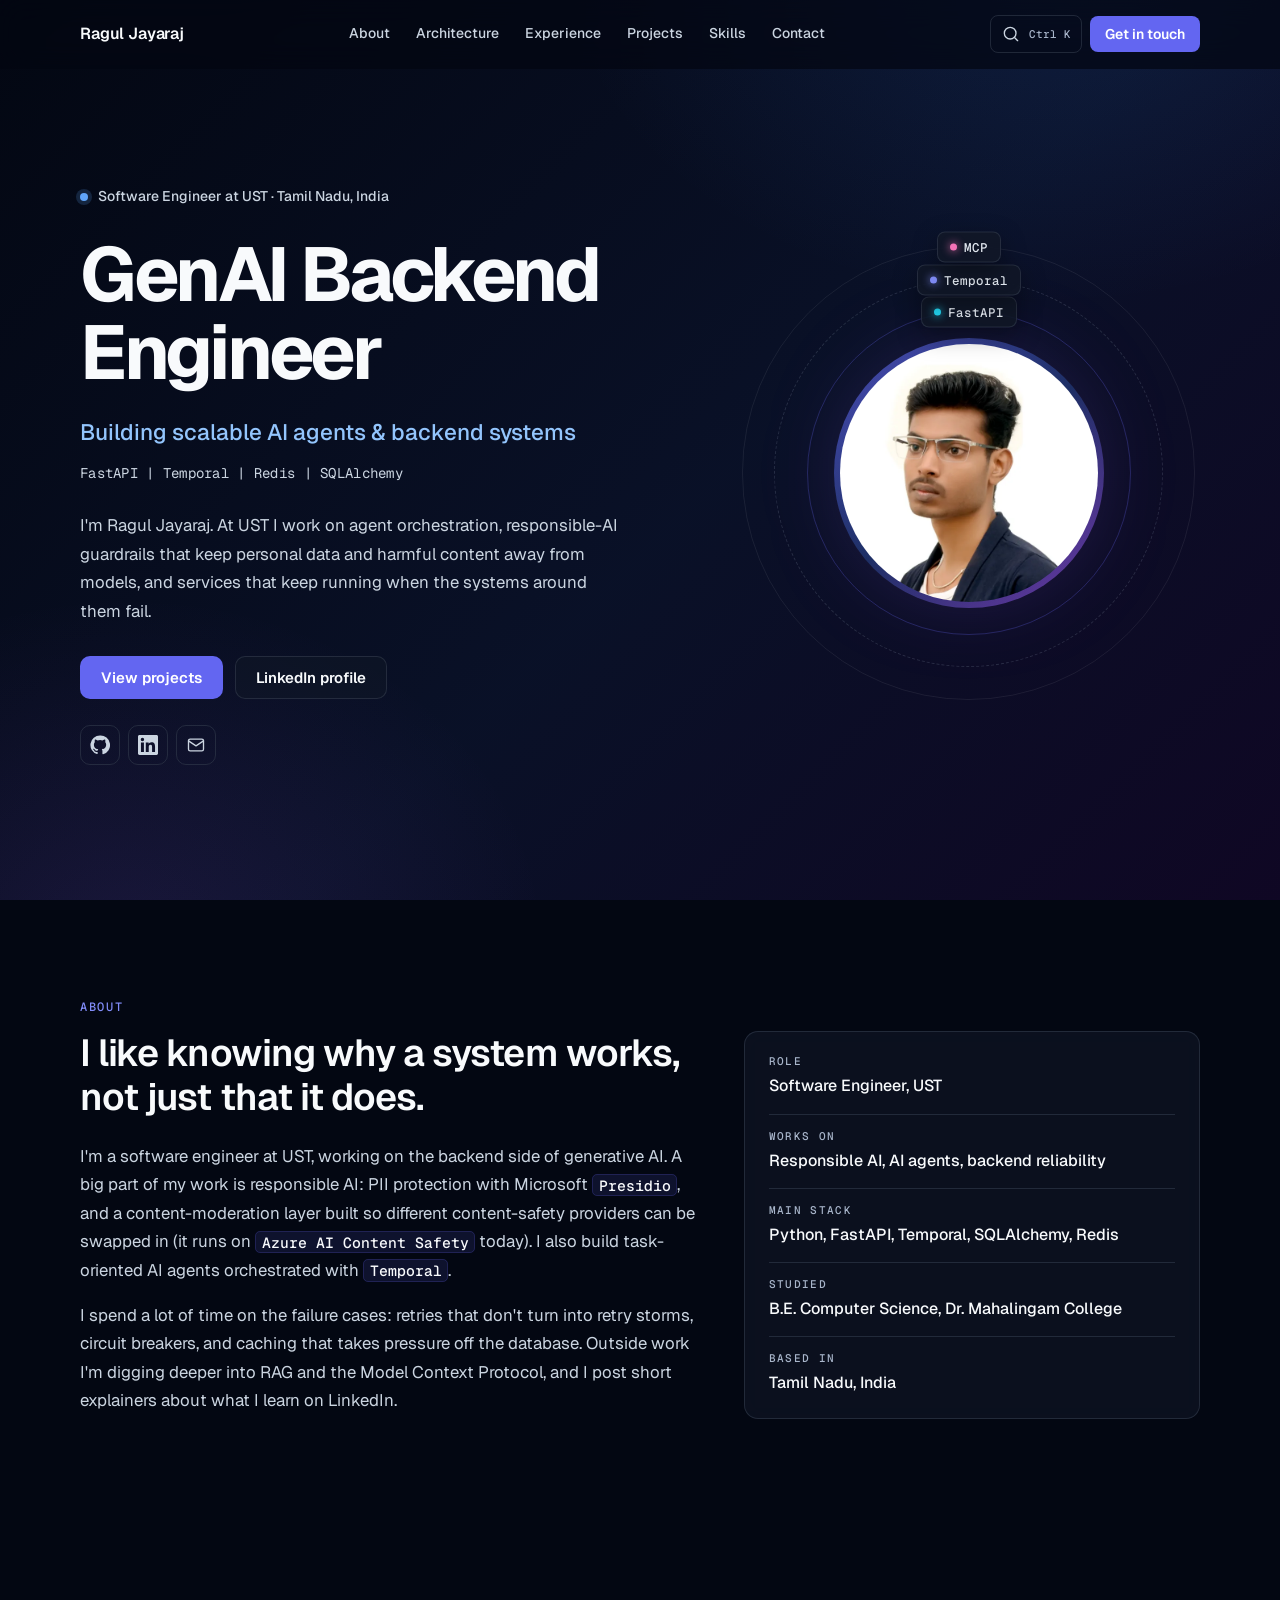
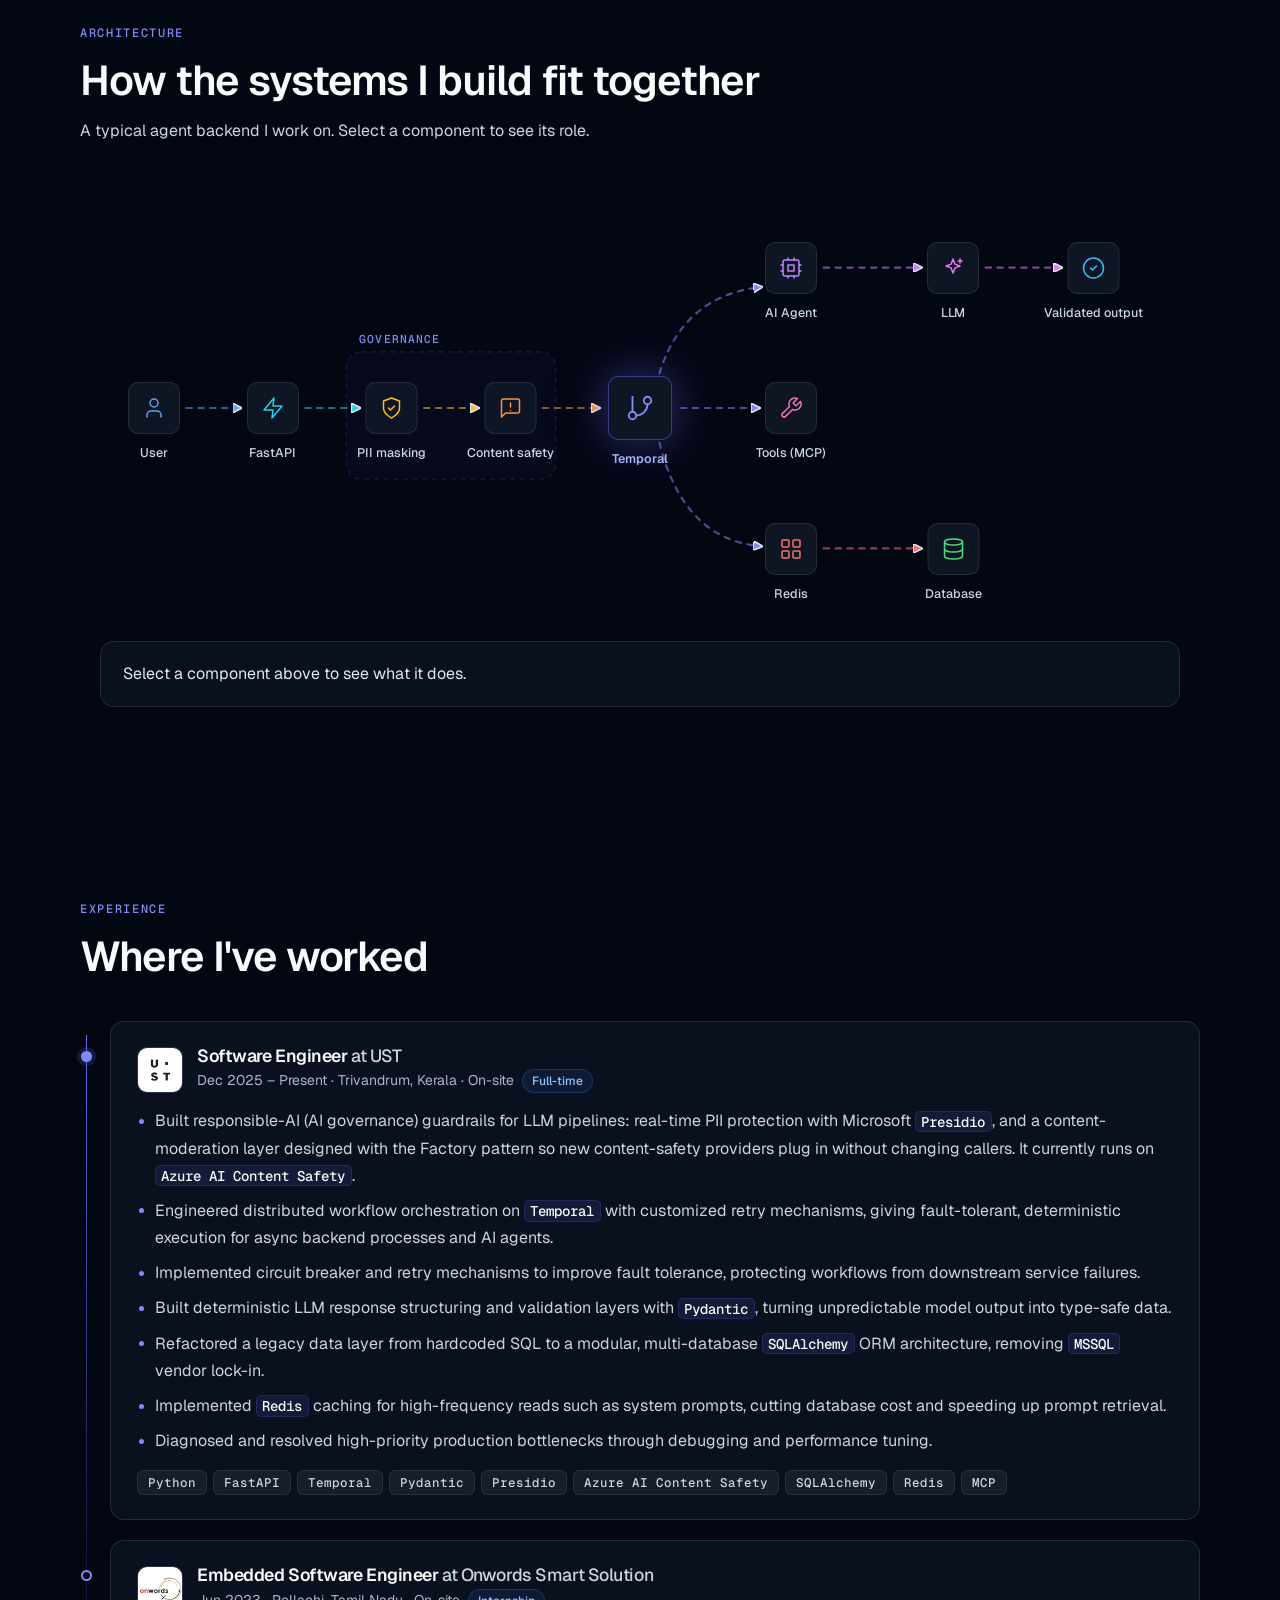
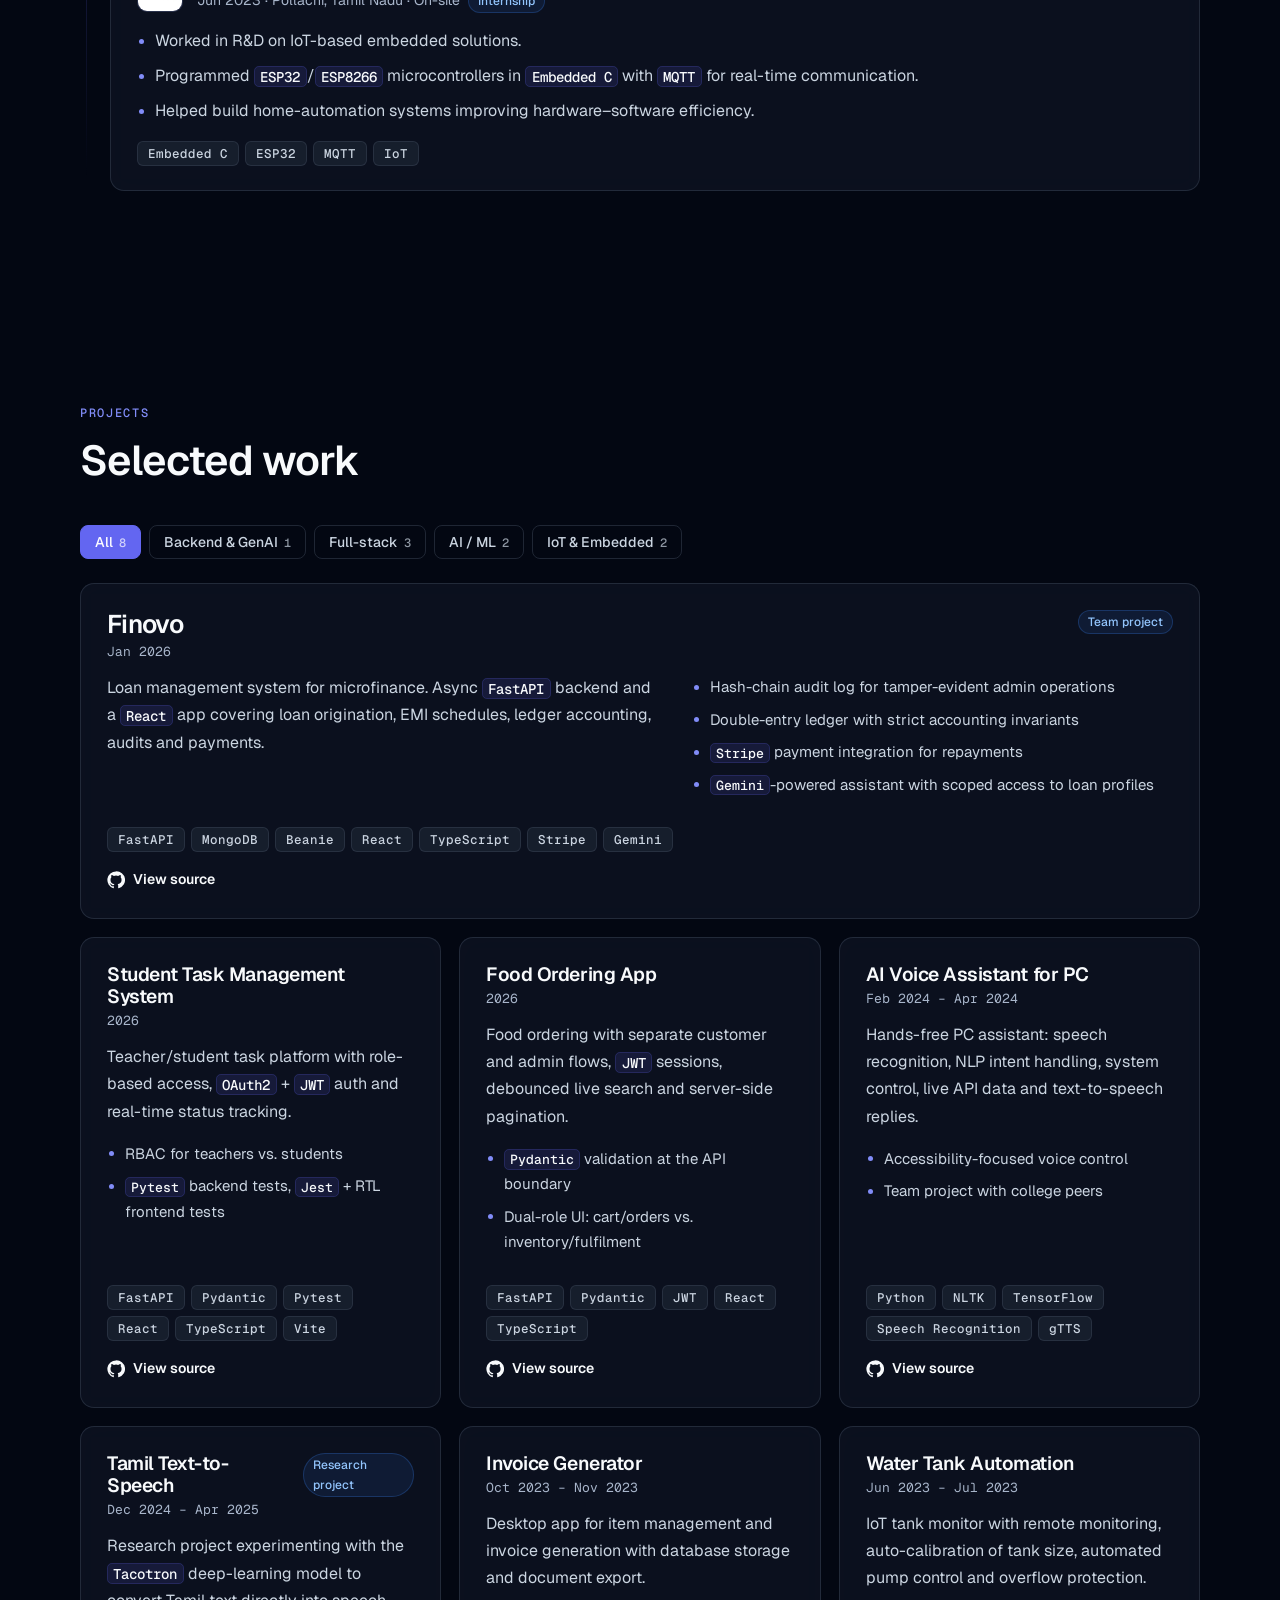
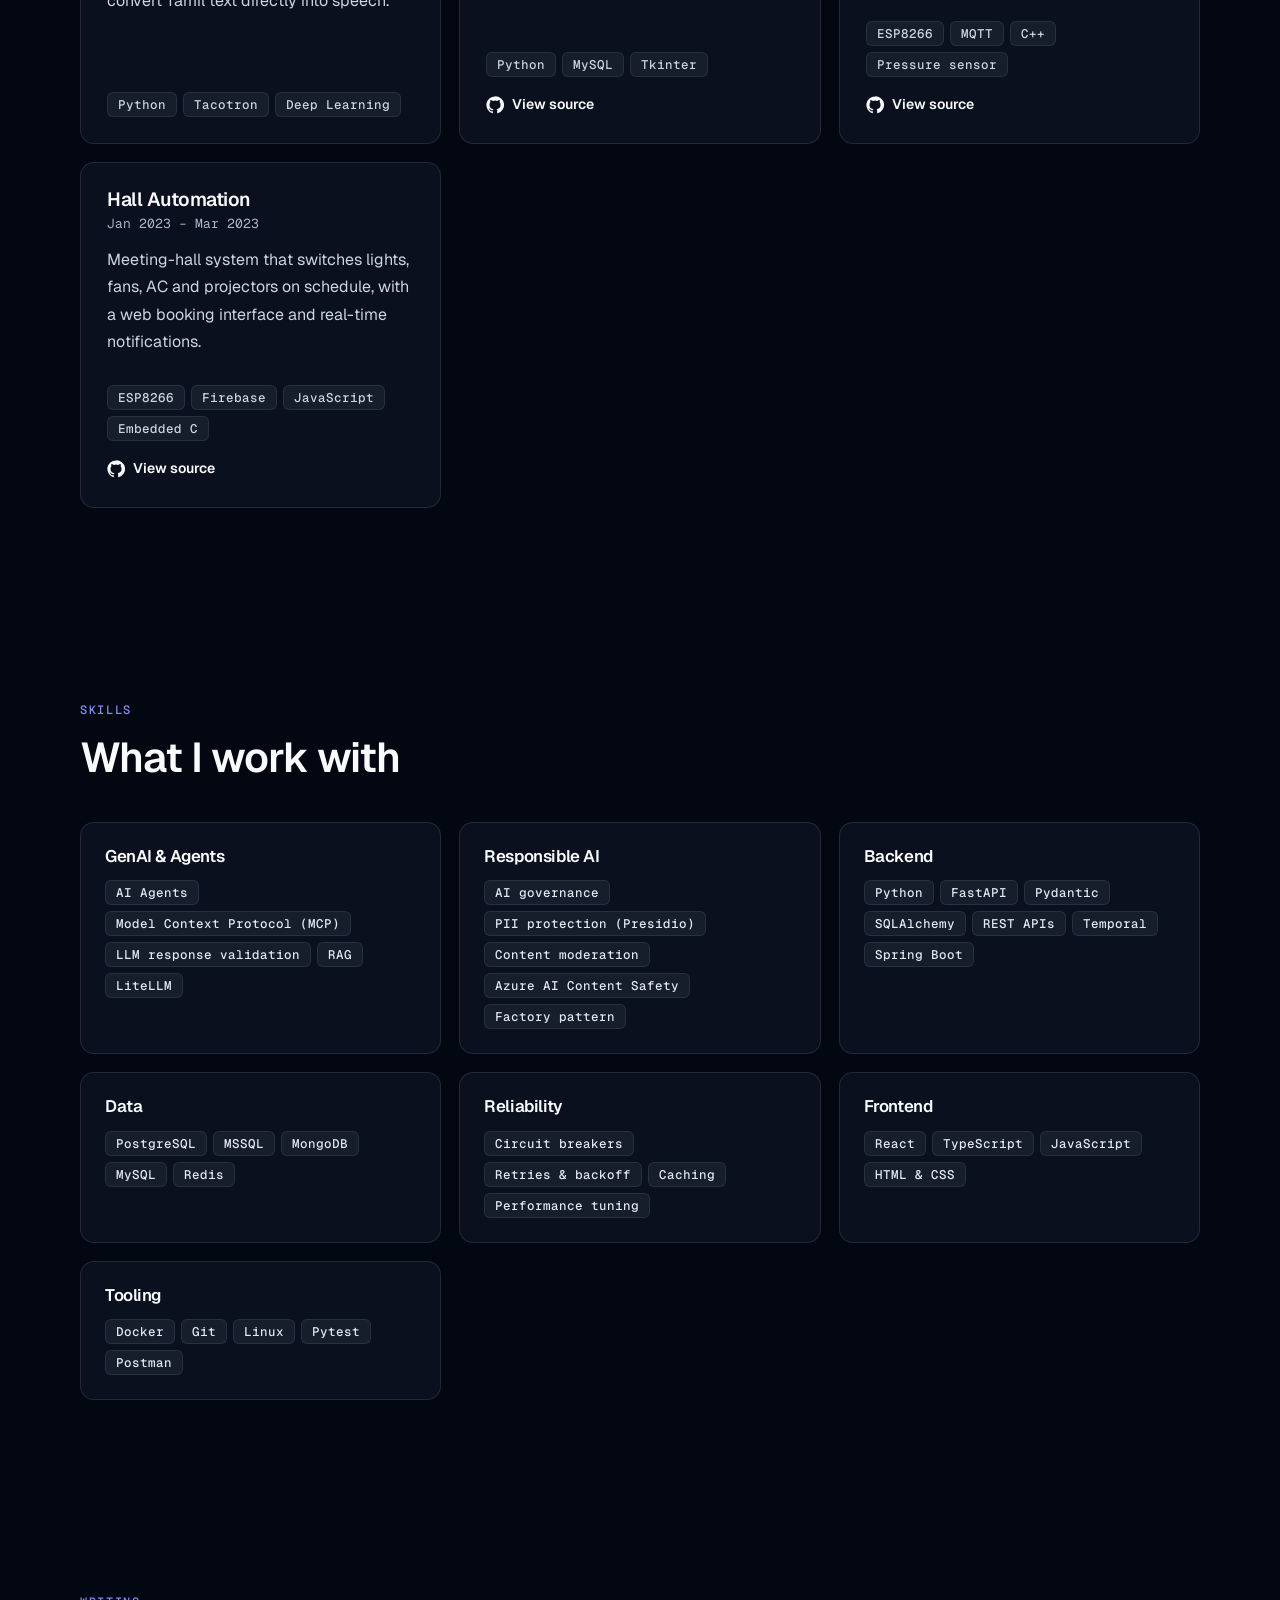
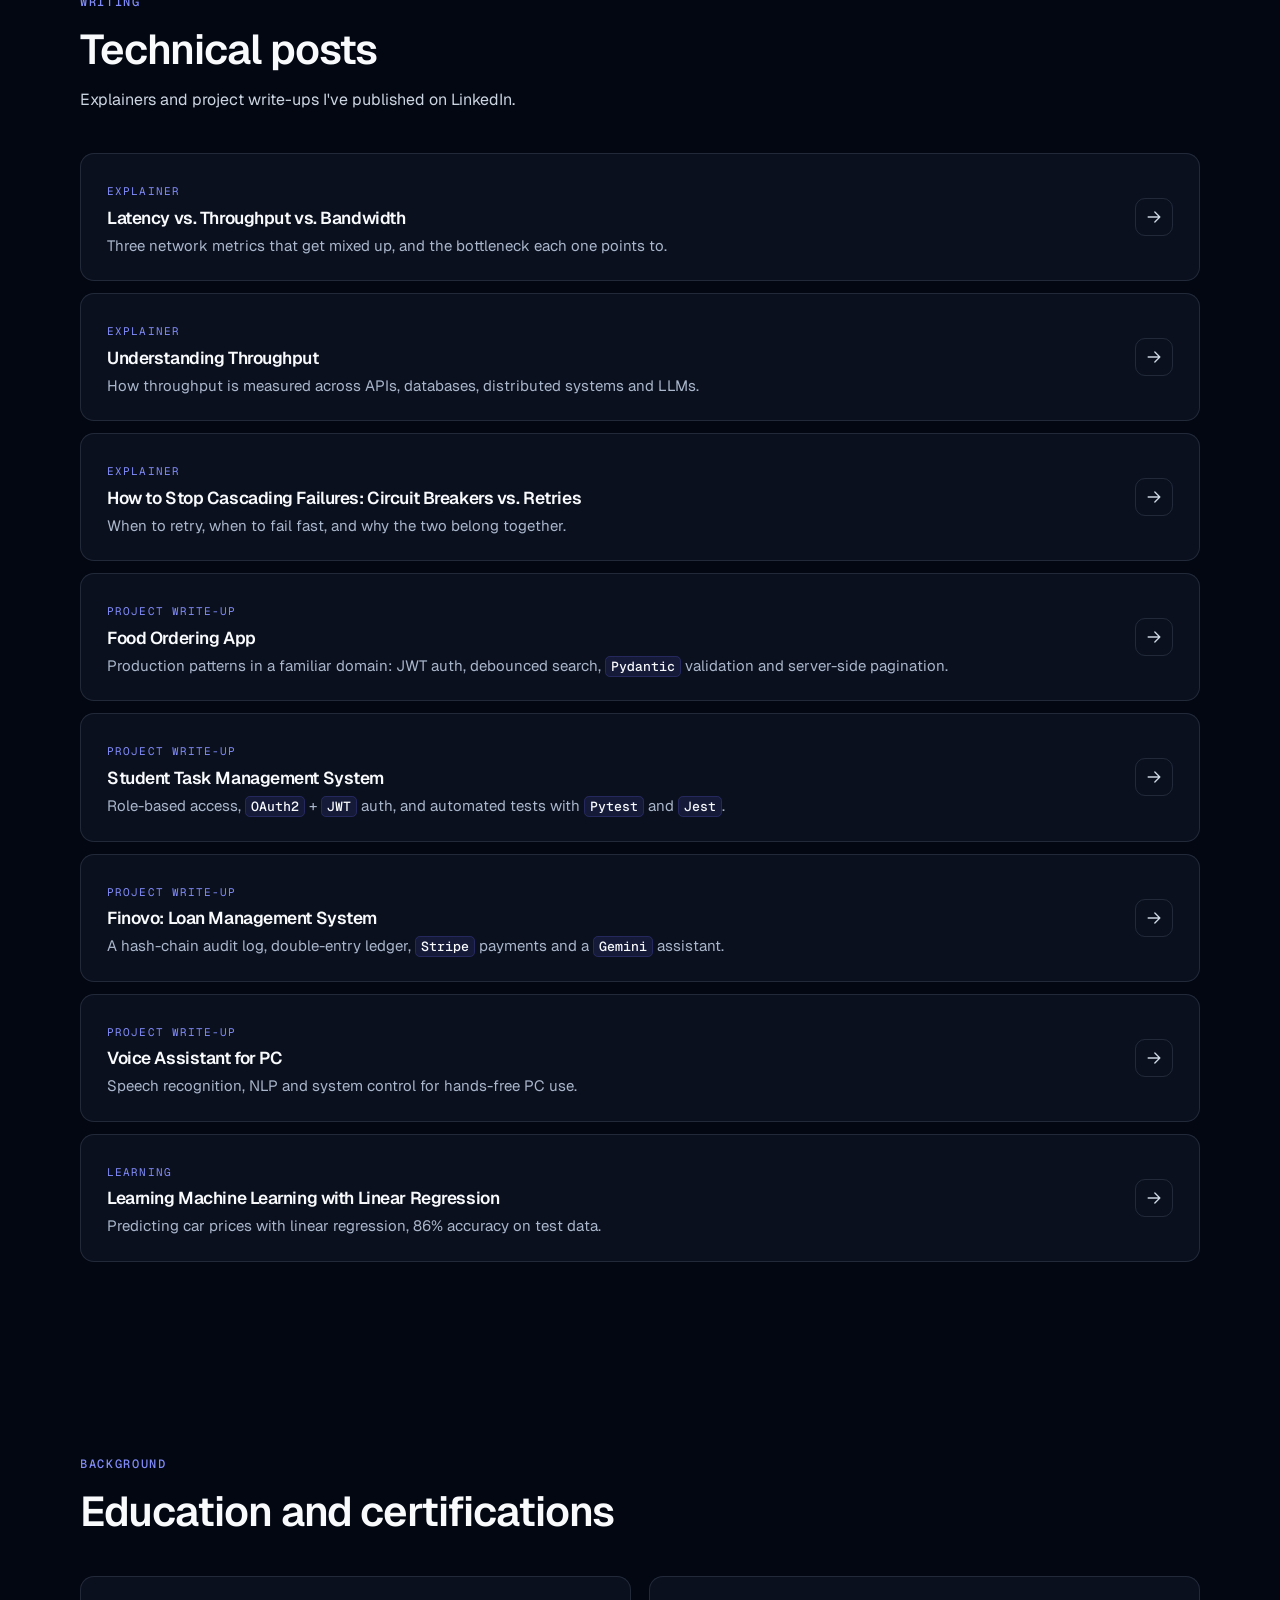
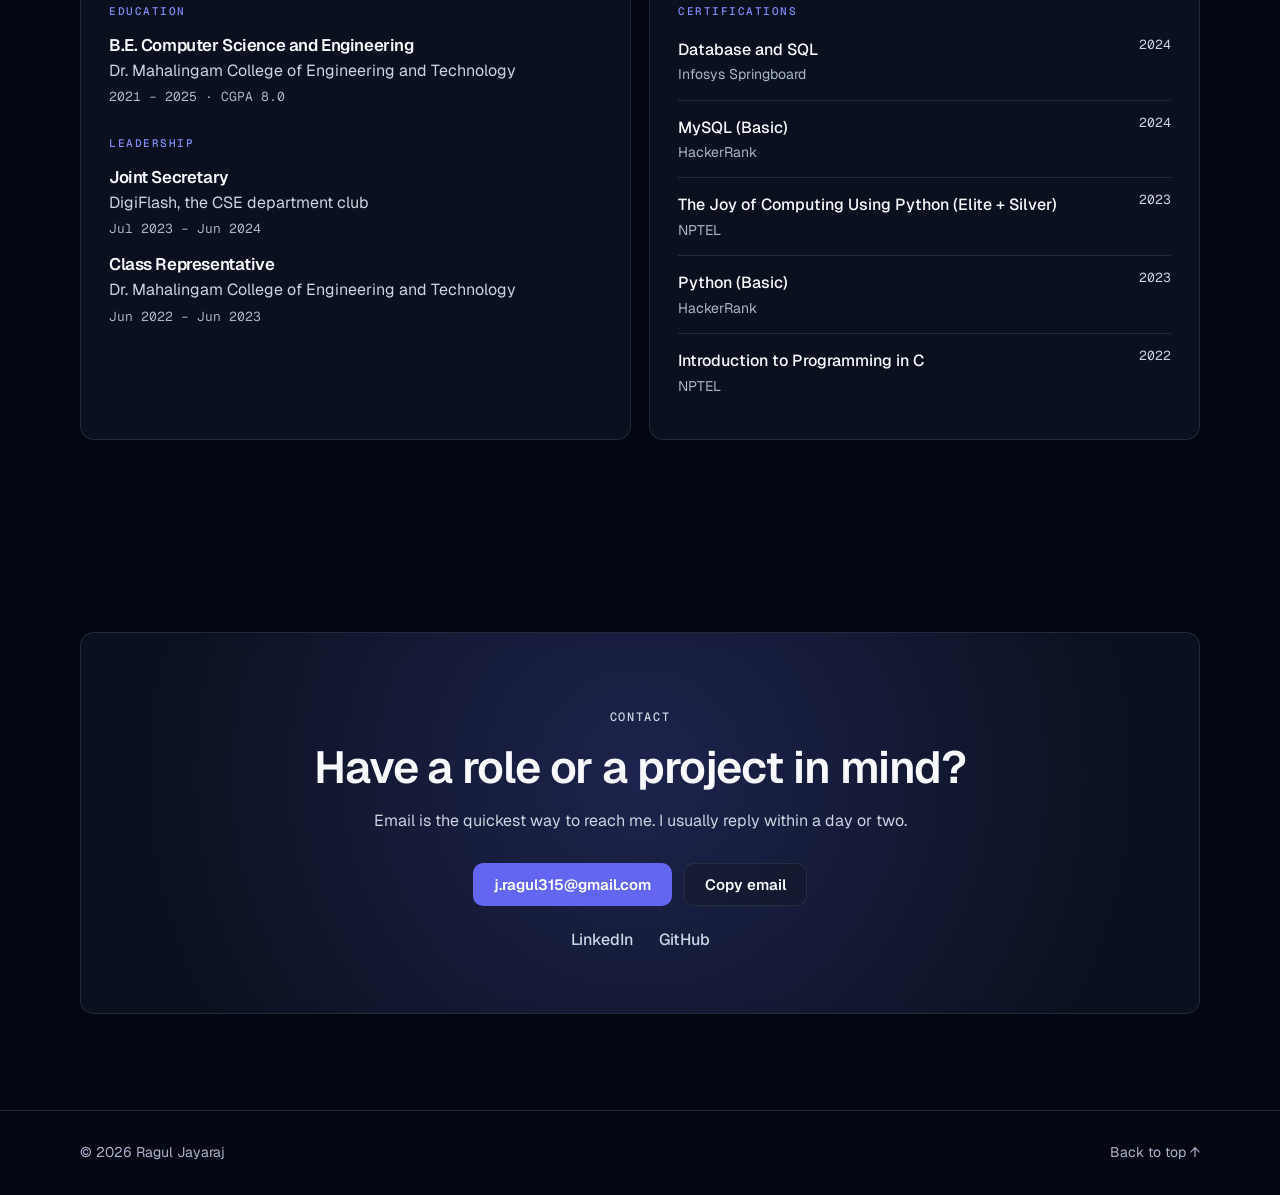
==== commit c564d11e: "List LinkedIn posts" ====
--- a/index.html
+++ b/index.html
@@ -146,7 +146,7 @@
     <section class="section container" id="writing">
       <p class="label mono">Writing</p>
       <h2 class="section-title">Technical posts</h2>
-      <p class="section-sub">Short explainers I've published on LinkedIn.</p>
+      <p class="section-sub" data-bind="writing.subtitle"></p>
       <div class="writing-list" id="writing-list"></div>
     </section>
 
--- a/assets/css/style.css
+++ b/assets/css/style.css
@@ -1,10 +1,10 @@
 /* Palette mirrors the LinkedIn banner: gray-950 base, blue/indigo/purple accents */
 :root {
   --bg: #030712;
-  --text: #f3f4f6;
-  --soft: #d1d5db;
-  --muted: #9ca3af;
-  --dim: #6b7280;
+  --text: #f8fafc;
+  --soft: #e2e8f0;
+  --muted: #cbd5e1;
+  --dim: #a9b6cb;
   --card: rgba(17, 24, 39, 0.62);
   --line: rgba(55, 65, 81, 0.55);
   --line-hi: rgba(99, 102, 241, 0.55);
@@ -238,6 +238,7 @@
 /* Writing */
 .writing-list { display: grid; gap: 12px; }
 .post { display: grid; grid-template-columns: 1fr auto; align-items: center; gap: 24px; padding: 22px 26px; }
+.post-kind { display: inline-block; margin-bottom: 8px; font-size: 11px; letter-spacing: .1em; text-transform: uppercase; color: var(--indigo-hi); }
 .post h3 { font-size: 1.08rem; margin-bottom: 4px; }
 .post p { margin: 0; color: var(--dim); font-size: 15px; }
 .post-arrow { display: grid; place-items: center; width: 38px; height: 38px; border-radius: 10px; border: 1px solid var(--line); color: var(--muted); transition: color .2s, border-color .2s, transform .2s; }
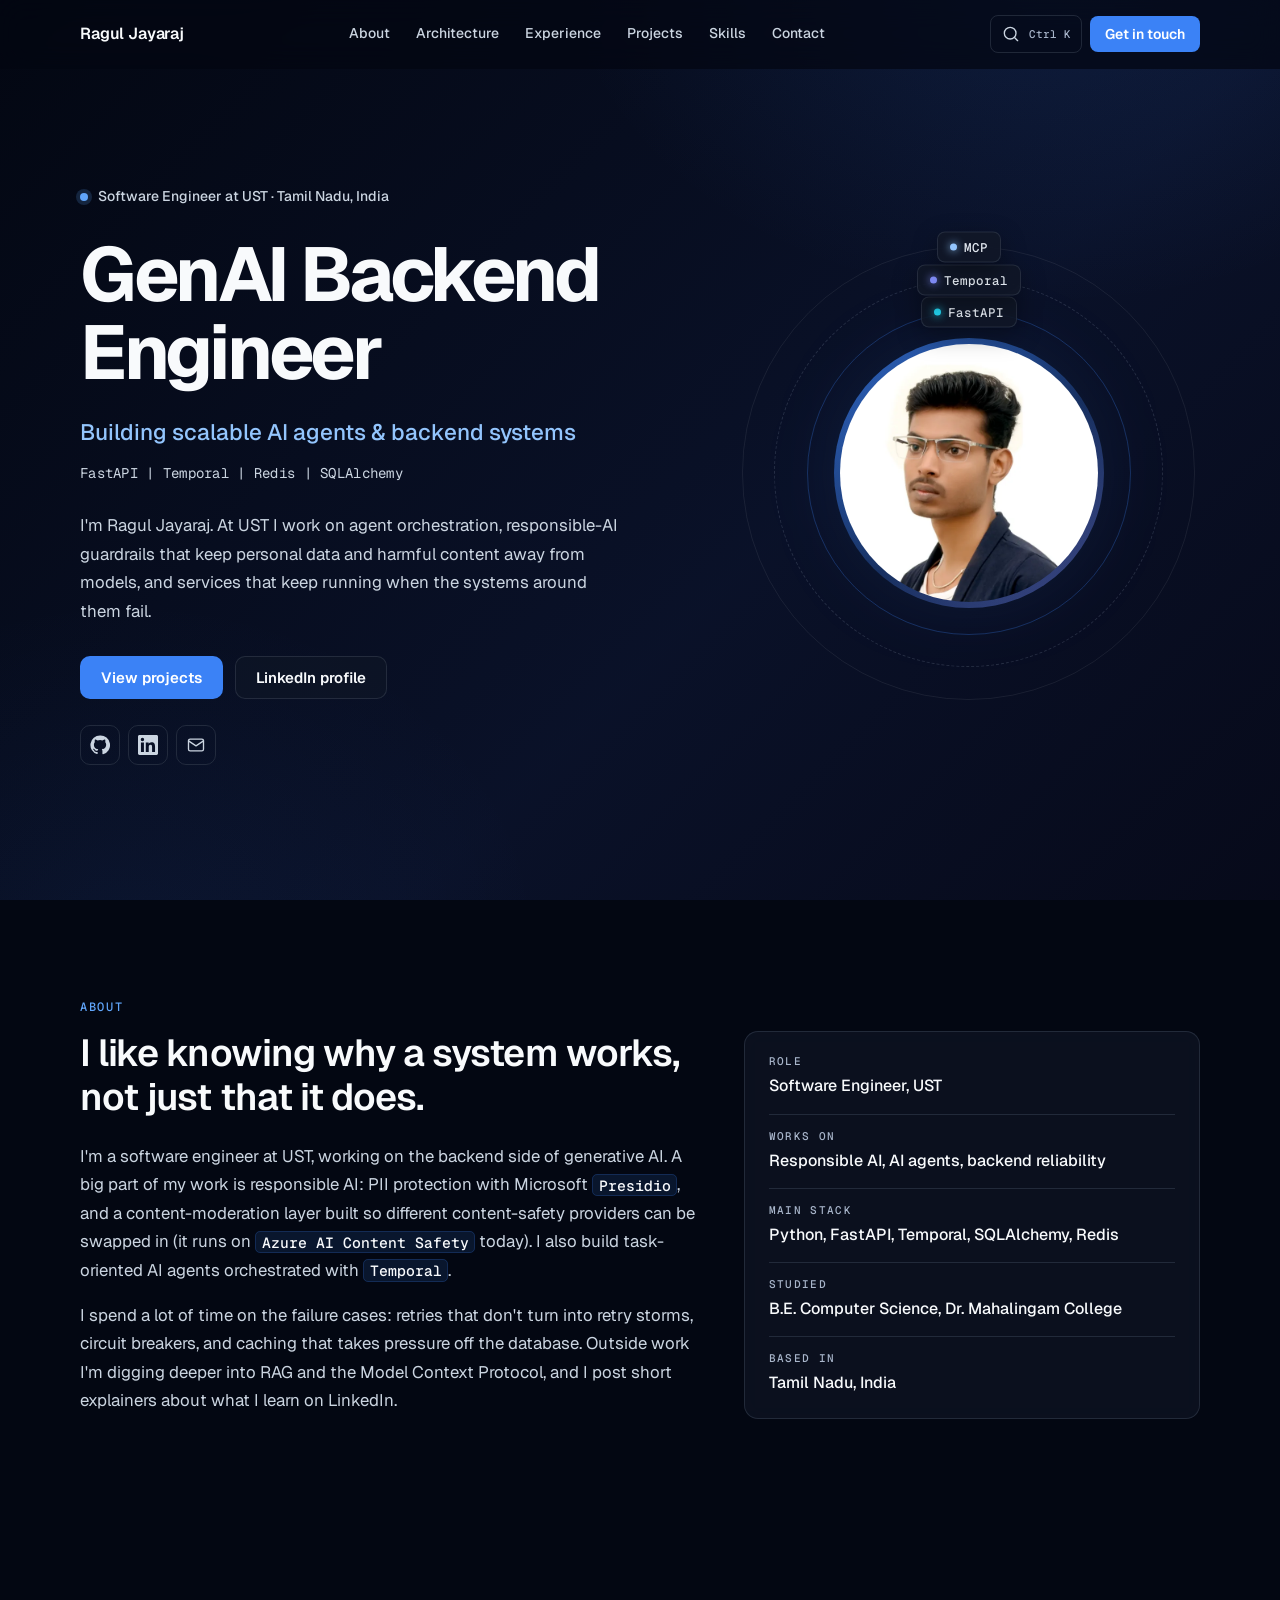
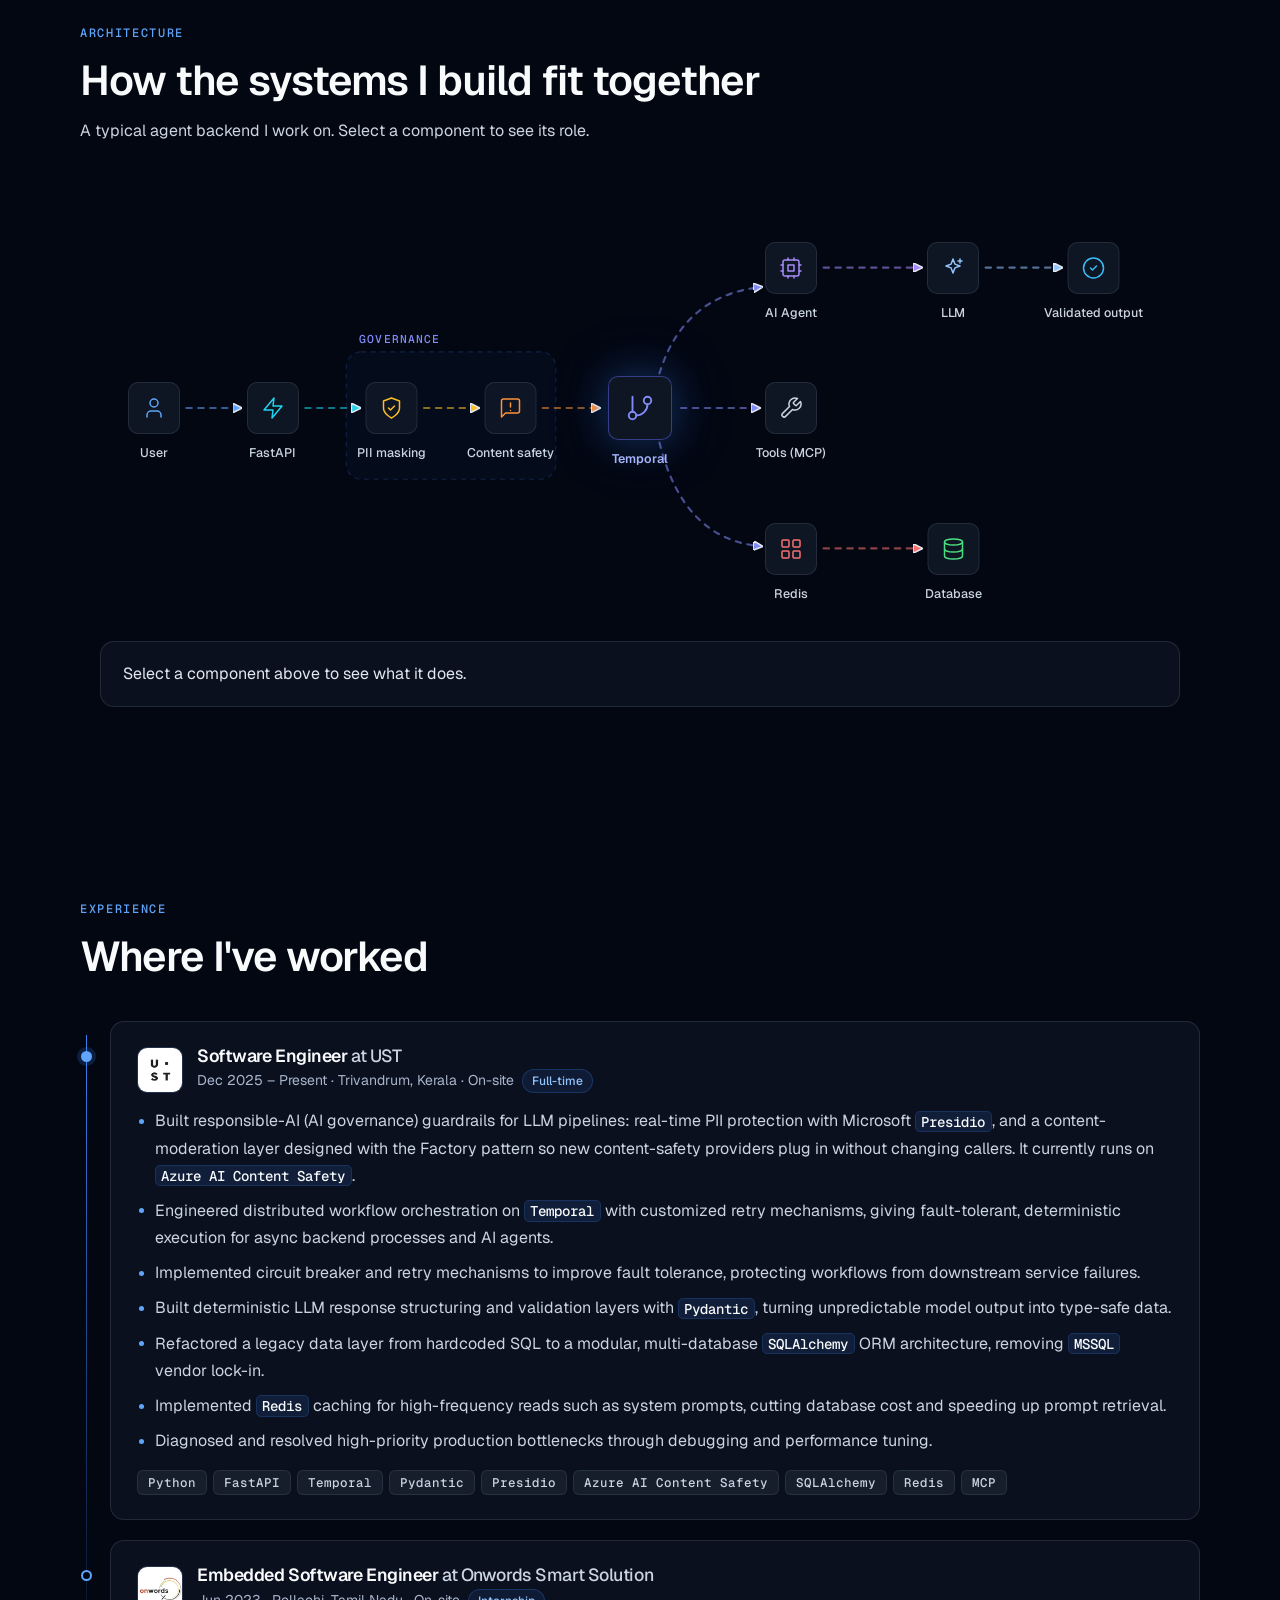
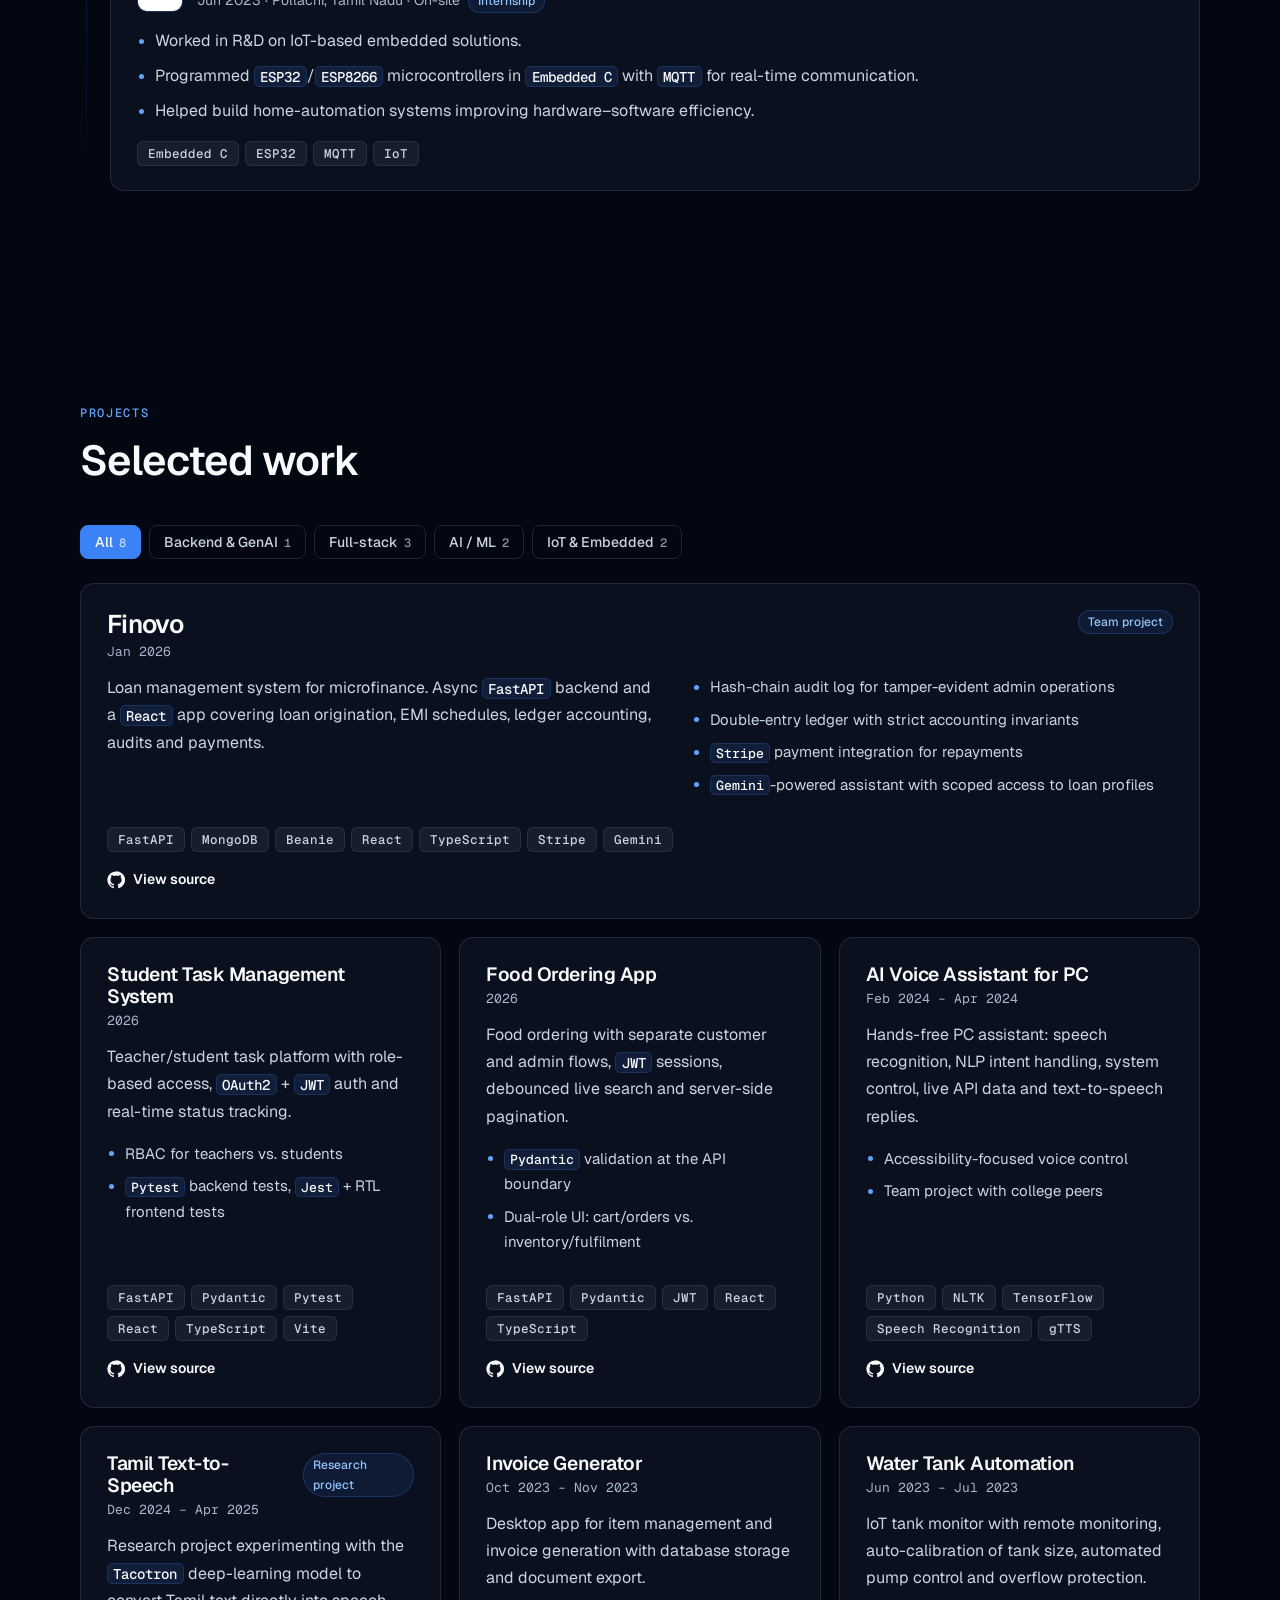
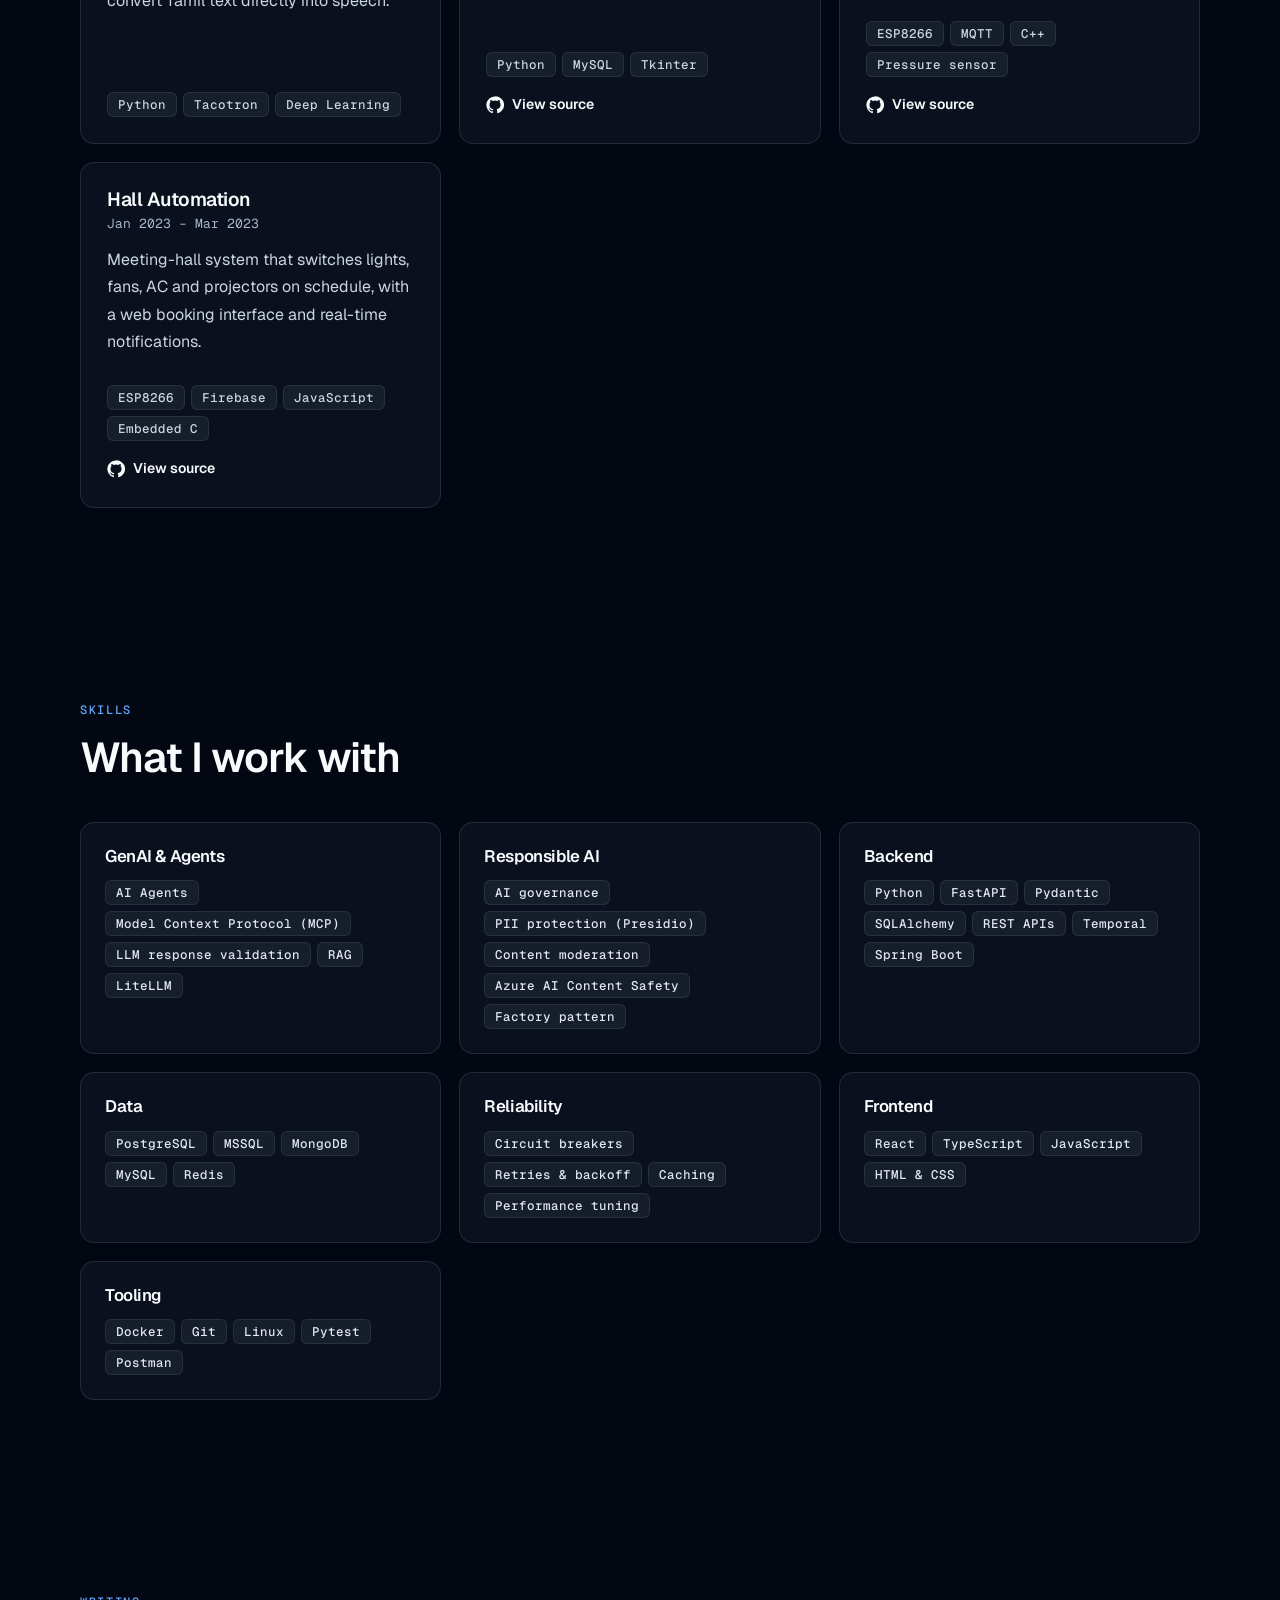
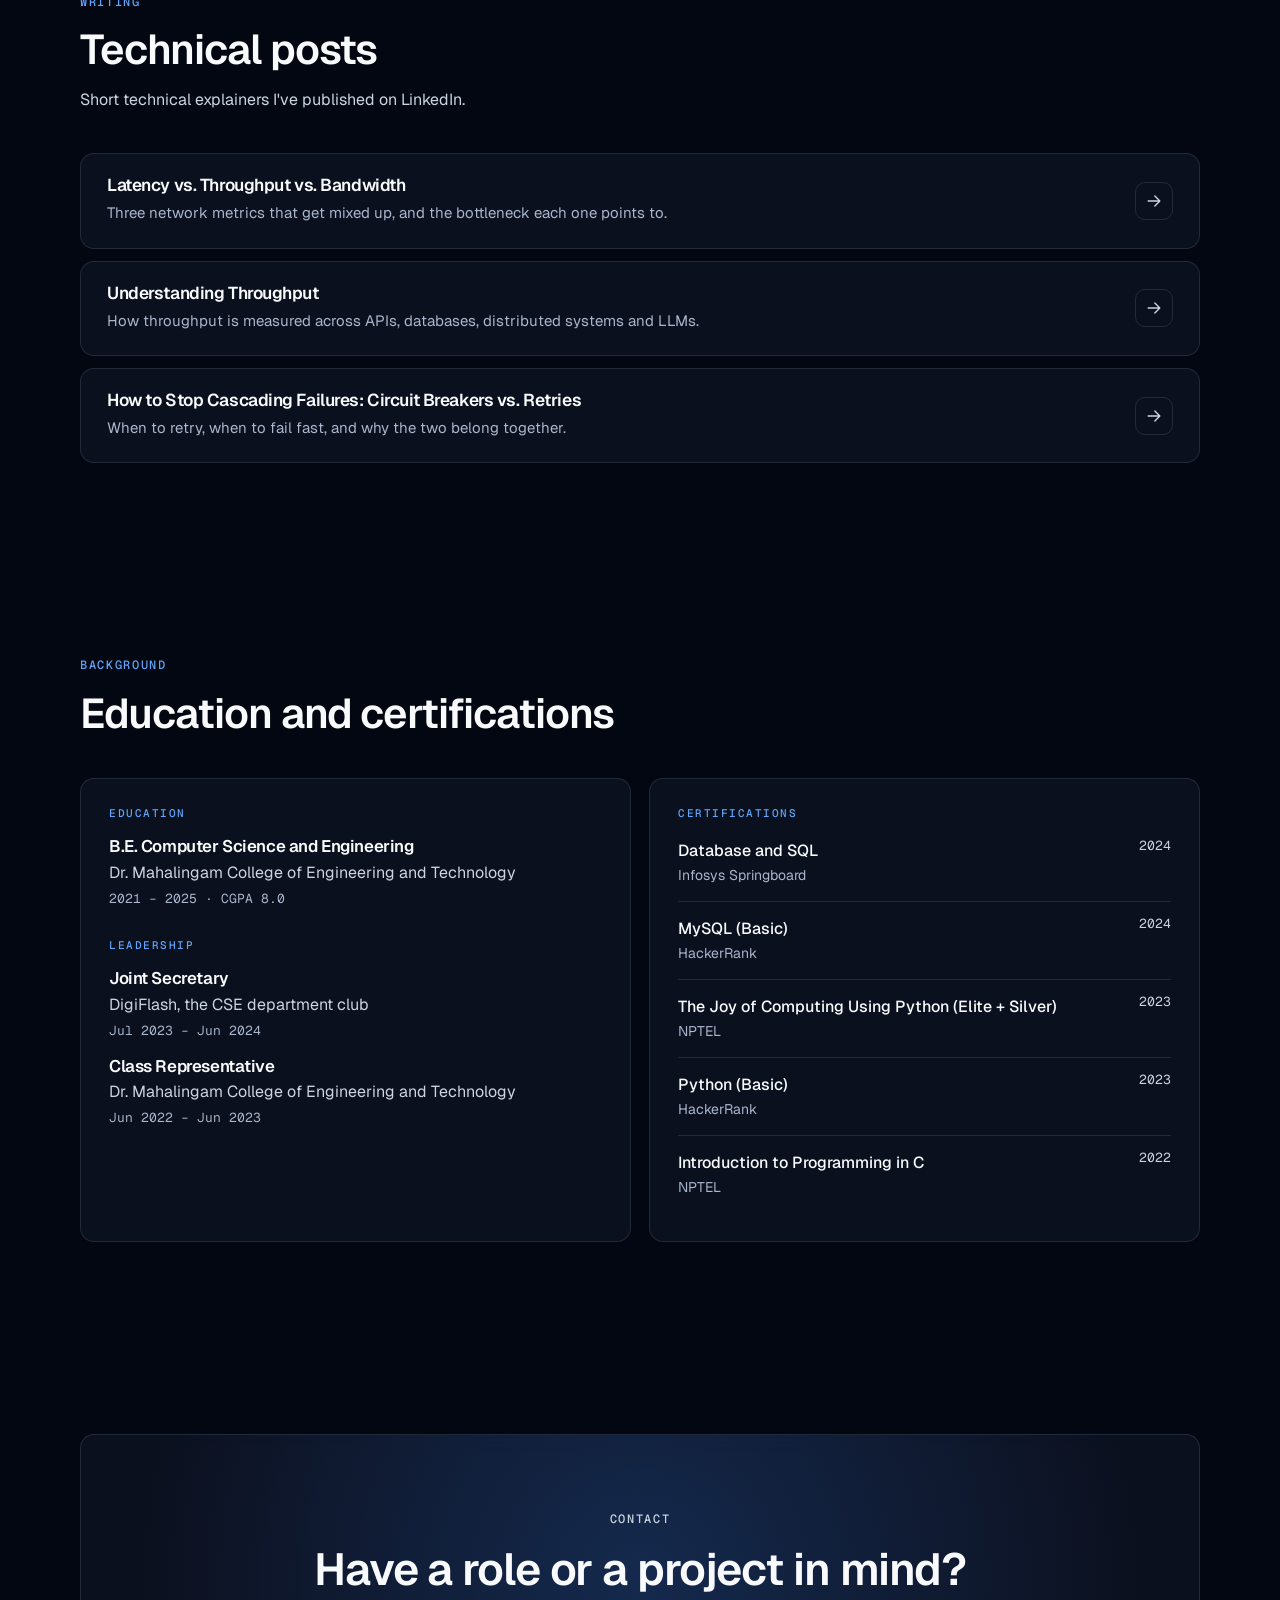
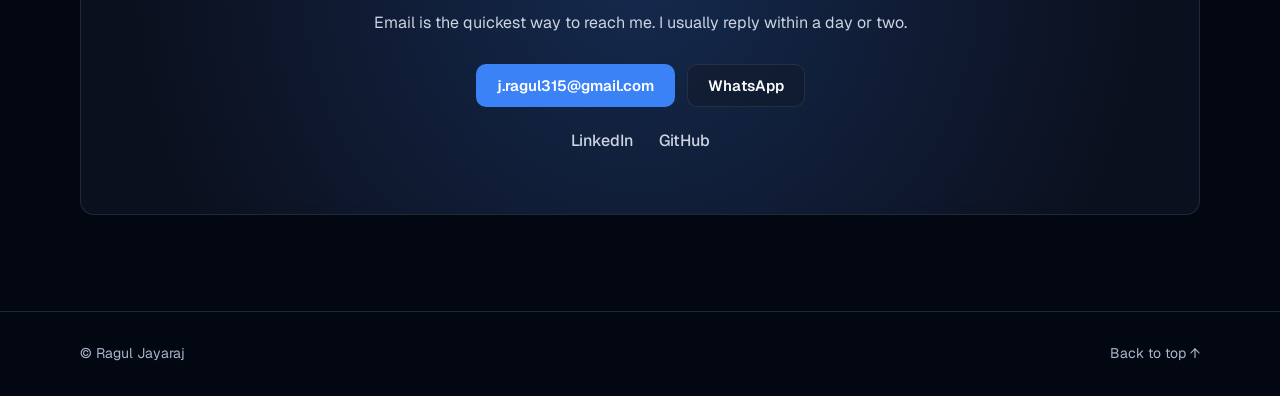
==== commit d8cbac06: "Add WhatsApp contact" ====
--- a/index.html
+++ b/index.html
@@ -174,7 +174,7 @@
         <p data-bind="contact.text"></p>
         <div class="contact-actions">
           <a class="btn btn-primary" data-link="email" data-bind="profile.email"></a>
-          <button class="btn btn-outline" type="button" id="copy-email">Copy email</button>
+          <a class="btn btn-outline" href="https://wa.me/919600765169" target="_blank" rel="noopener">WhatsApp</a>
         </div>
         <div class="contact-links">
           <a data-link="linkedin" target="_blank" rel="noopener">LinkedIn</a>
--- a/assets/css/style.css
+++ b/assets/css/style.css
@@ -7,9 +7,9 @@
   --dim: #a9b6cb;
   --card: rgba(17, 24, 39, 0.62);
   --line: rgba(55, 65, 81, 0.55);
-  --line-hi: rgba(99, 102, 241, 0.55);
-  --indigo: #6366f1;
-  --indigo-hi: #818cf8;
+  --line-hi: rgba(59, 130, 246, 0.55);
+  --accent: #3b82f6;
+  --accent-hi: #60a5fa;
   --blue: #93c5fd;
   --radius: 14px;
   --sans: "Geist", "Segoe UI", system-ui, -apple-system, sans-serif;
@@ -26,14 +26,14 @@
 p { margin: 0 0 1rem; }
 ul, ol { margin: 0; padding: 0; list-style: none; }
 .mono { font-family: var(--mono); }
-code { font: 500 .88em var(--mono); color: var(--text); background: rgba(99, 102, 241, .12); border: 1px solid rgba(99, 102, 241, .2); padding: .05em .38em; border-radius: 5px; white-space: nowrap; }
-:focus-visible { outline: 2px solid var(--indigo-hi); outline-offset: 3px; border-radius: 6px; }
+code { font: 500 .88em var(--mono); color: var(--text); background: rgba(59, 130, 246, .12); border: 1px solid rgba(59, 130, 246, .2); padding: .05em .38em; border-radius: 5px; white-space: nowrap; }
+:focus-visible { outline: 2px solid var(--accent-hi); outline-offset: 3px; border-radius: 6px; }
 svg { width: 20px; height: 20px; fill: none; stroke: currentColor; stroke-width: 1.6; stroke-linecap: round; stroke-linejoin: round; }
 svg.fill { fill: currentColor; stroke: none; }
 .container { width: min(1120px, 100% - 40px); margin-inline: auto; }
 main { overflow-x: clip; }
 
-.skip-link { position: absolute; left: 12px; top: -50px; z-index: 100; padding: 8px 14px; border-radius: 8px; background: var(--indigo); color: #fff; }
+.skip-link { position: absolute; left: 12px; top: -50px; z-index: 100; padding: 8px 14px; border-radius: 8px; background: var(--accent); color: #fff; }
 .skip-link:focus { top: 12px; }
 
 /* ---------- Background ---------- */
@@ -41,11 +41,11 @@
   position: fixed; inset: 0; z-index: -1; pointer-events: none;
   background:
     radial-gradient(700px 500px at 82% -5%, rgba(59, 130, 246, 0.12), transparent 70%),
-    radial-gradient(600px 500px at 10% 105%, rgba(168, 85, 247, 0.10), transparent 70%),
-    linear-gradient(135deg, #030712 0%, rgba(23, 37, 84, 0.32) 55%, rgba(59, 7, 100, 0.22) 100%),
+    radial-gradient(600px 500px at 10% 105%, rgba(59, 130, 246, 0.05), transparent 70%),
+    linear-gradient(135deg, #030712 0%, rgba(23, 37, 84, 0.34) 60%, rgba(30, 27, 75, 0.14) 100%),
     var(--bg);
 }
-.scroll-progress { position: fixed; top: 0; left: 0; z-index: 60; height: 2px; width: 100%; background: linear-gradient(90deg, #3b82f6, #6366f1, #a855f7); transform-origin: 0 50%; transform: scaleX(0); }
+.scroll-progress { position: fixed; top: 0; left: 0; z-index: 60; height: 2px; width: 100%; background: linear-gradient(90deg, #3b82f6, #60a5fa 80%, #818cf8); transform-origin: 0 50%; transform: scaleX(0); }
 
 /* ---------- Cards (glass) ---------- */
 .card {
@@ -55,7 +55,7 @@
 .hover-card { overflow: hidden; transition: border-color .25s, transform .25s; }
 .hover-card::before {
   content: ""; position: absolute; inset: 0; pointer-events: none; opacity: 0; transition: opacity .25s;
-  background: radial-gradient(380px circle at var(--mx, 50%) var(--my, 50%), rgba(99, 102, 241, .09), transparent 50%);
+  background: radial-gradient(380px circle at var(--mx, 50%) var(--my, 50%), rgba(59, 130, 246, .09), transparent 50%);
 }
 .hover-card:hover { border-color: var(--line-hi); transform: translateY(-3px); }
 .hover-card:hover::before { opacity: 1; }
@@ -73,7 +73,7 @@
 .nav-links { display: flex; gap: 2px; }
 .nav-links a { display: block; padding: 6px 12px; border-radius: 8px; font-size: 14px; font-weight: 500; color: var(--muted); transition: color .2s, background .2s; }
 .nav-links a:hover { color: var(--text); }
-.nav-links a.active { color: var(--text); background: rgba(99, 102, 241, .14); }
+.nav-links a.active { color: var(--text); background: rgba(59, 130, 246, .14); }
 .nav-actions { display: flex; align-items: center; gap: 8px; }
 .ghost-btn {
   display: inline-flex; align-items: center; gap: 8px; height: 38px; padding: 0 10px; border-radius: 8px; cursor: pointer;
@@ -89,8 +89,8 @@
   font: 600 15px var(--sans); border: 1px solid transparent; transition: background .2s, border-color .2s, color .2s;
 }
 .btn-sm { padding: 8px 14px; font-size: 14px; border-radius: 8px; }
-.btn-primary { color: #fff; background: var(--indigo); }
-.btn-primary:hover { background: #4f46e5; }
+.btn-primary { color: #fff; background: var(--accent); }
+.btn-primary:hover { background: #2563eb; }
 .btn-outline { color: var(--text); background: rgba(17, 24, 39, .5); border-color: var(--line); }
 .btn-outline:hover { border-color: var(--line-hi); }
 
@@ -110,12 +110,12 @@
 .hero-photo { position: relative; justify-self: center; width: min(270px, 60vw); aspect-ratio: 1; }
 .hero-photo::before {
   content: ""; position: absolute; inset: 8%; border-radius: 50%; z-index: -1; filter: blur(50px);
-  background: radial-gradient(circle, rgba(99, 102, 241, .55), rgba(168, 85, 247, .25) 60%, transparent 70%);
-}
-.hero-photo img { position: relative; z-index: 1; width: 100%; height: 100%; object-fit: cover; border-radius: 50%; padding: 6px; background: linear-gradient(140deg, rgba(99,102,241,.7), rgba(59,130,246,.25) 50%, rgba(168,85,247,.6)); }
+  background: radial-gradient(circle, rgba(59, 130, 246, .5), rgba(59, 130, 246, .12) 60%, transparent 70%);
+}
+.hero-photo img { position: relative; z-index: 1; width: 100%; height: 100%; object-fit: cover; border-radius: 50%; padding: 6px; background: linear-gradient(140deg, rgba(59,130,246,.75), rgba(59,130,246,.25) 55%, rgba(129,140,248,.45)); }
 
 /* Skill chips orbiting the photo; each chip counter-rotates so its text stays upright */
-.ring { position: absolute; z-index: 2; border-radius: 50%; border: 1px solid rgba(99, 102, 241, .28); animation: spin 36s linear infinite; }
+.ring { position: absolute; z-index: 2; border-radius: 50%; border: 1px solid rgba(59, 130, 246, .28); animation: spin 36s linear infinite; }
 .ring-1 { inset: -10%; }
 .ring-2 { inset: -22%; border-style: dashed; border-color: rgba(148, 163, 184, .2); animation-duration: 52s; animation-direction: reverse; animation-delay: -20s; }
 .ring-3 { inset: -34%; border-color: rgba(255, 255, 255, .07); animation-duration: 70s; animation-delay: -45s; }
@@ -132,7 +132,7 @@
 
 /* ---------- Sections ---------- */
 .section { padding-block: 96px; }
-.label { margin-bottom: 14px; font-size: 12px; font-weight: 500; letter-spacing: .14em; text-transform: uppercase; color: var(--indigo-hi); }
+.label { margin-bottom: 14px; font-size: 12px; font-weight: 500; letter-spacing: .14em; text-transform: uppercase; color: var(--accent-hi); }
 .section-title { font-size: clamp(1.8rem, 3.6vw, 2.6rem); font-weight: 600; max-width: 760px; }
 .section-sub { margin: 12px 0 0; color: var(--muted); }
 .section-title + .filters, .section-title + .skills-grid, .section-title + .timeline, .section-title + .background-grid,
@@ -154,7 +154,7 @@
 .arch-lines { position: absolute; inset: 0; width: 100%; height: 100%; overflow: visible; }
 .edge { fill: none; stroke: var(--c); stroke-width: 2; stroke-opacity: .55; stroke-dasharray: 5 6; animation: flow 1.4s linear infinite; }
 @keyframes flow { to { stroke-dashoffset: -11; } }
-.lane { fill: rgba(99, 102, 241, .04); stroke: rgba(99, 102, 241, .22); stroke-width: 1; stroke-dasharray: 4 5; }
+.lane { fill: rgba(59, 130, 246, .04); stroke: rgba(59, 130, 246, .22); stroke-width: 1; stroke-dasharray: 4 5; }
 .lane-label, .edge-label { font: 500 10.5px var(--mono); fill: var(--dim); stroke: none; letter-spacing: .04em; }
 .lane-label { text-transform: uppercase; letter-spacing: .1em; fill: #818cf8; }
 .node {
@@ -169,7 +169,7 @@
 .node-box svg { width: 24px; height: 24px; stroke-width: 1.5; }
 .node-label { font-size: 12.5px; font-weight: 500; color: var(--muted); white-space: nowrap; transition: color .2s; }
 .node.hub { transform: translate(-50%, -32px); }
-.node.hub .node-box { width: 64px; height: 64px; border-color: rgba(99, 102, 241, .5); box-shadow: 0 0 40px rgba(99, 102, 241, .35), 0 0 80px rgba(168, 85, 247, .15); }
+.node.hub .node-box { width: 64px; height: 64px; border-color: rgba(99, 102, 241, .5); box-shadow: 0 0 40px rgba(59, 130, 246, .3), 0 0 80px rgba(59, 130, 246, .12); }
 .node.hub .node-box svg { width: 30px; height: 30px; }
 .node.hub .node-label { font-weight: 600; color: #a5b4fc; }
 .node:hover .node-box, .node.active .node-box, .node:focus-visible .node-box { border-color: var(--c); transform: translateY(-2px); box-shadow: 0 0 24px color-mix(in srgb, var(--c) 35%, transparent); }
@@ -181,15 +181,15 @@
 
 /* Timeline */
 .timeline { position: relative; padding-left: 30px; }
-.timeline::before { content: ""; position: absolute; left: 6px; top: 14px; bottom: 14px; width: 1px; background: linear-gradient(180deg, var(--indigo), rgba(99,102,241,.2) 70%, transparent); }
+.timeline::before { content: ""; position: absolute; left: 6px; top: 14px; bottom: 14px; width: 1px; background: linear-gradient(180deg, var(--accent), rgba(59,130,246,.2) 70%, transparent); }
 .tl-item { position: relative; margin-bottom: 20px; }
-.tl-item::before { content: ""; position: absolute; left: -29px; top: 30px; width: 11px; height: 11px; border-radius: 50%; background: var(--bg); border: 2px solid var(--indigo-hi); }
-.tl-item.current::before { background: var(--indigo-hi); box-shadow: 0 0 0 4px rgba(99, 102, 241, .2); }
+.tl-item::before { content: ""; position: absolute; left: -29px; top: 30px; width: 11px; height: 11px; border-radius: 50%; background: var(--bg); border: 2px solid var(--accent-hi); }
+.tl-item.current::before { background: var(--accent-hi); box-shadow: 0 0 0 4px rgba(59, 130, 246, .2); }
 .tl-card { padding: 24px 26px; }
 .tl-head { display: flex; gap: 14px; align-items: center; margin-bottom: 14px; }
 .tl-logo {
   flex: none; width: 46px; height: 46px; border-radius: 10px; overflow: hidden; display: grid; place-items: center;
-  font: 600 13px var(--sans); color: var(--text); background: rgba(99, 102, 241, .18); border: 1px solid var(--line);
+  font: 600 13px var(--sans); color: var(--text); background: rgba(59, 130, 246, .18); border: 1px solid var(--line);
 }
 .tl-logo img { width: 100%; height: 100%; object-fit: cover; }
 .tl-title { font-size: 1.1rem; }
@@ -198,7 +198,7 @@
 .pill { display: inline-block; margin-left: 8px; padding: 1px 9px; border-radius: 999px; font-size: 12px; font-weight: 500; color: var(--blue); background: rgba(59, 130, 246, .1); border: 1px solid rgba(59, 130, 246, .25); }
 .tl-list { display: grid; gap: 8px; margin-bottom: 16px; }
 .tl-list li { position: relative; padding-left: 18px; color: var(--muted); }
-.tl-list li::before { content: ""; position: absolute; left: 2px; top: .72em; width: 5px; height: 5px; border-radius: 50%; background: var(--indigo-hi); }
+.tl-list li::before { content: ""; position: absolute; left: 2px; top: .72em; width: 5px; height: 5px; border-radius: 50%; background: var(--accent-hi); }
 
 .tags { display: flex; flex-wrap: wrap; gap: 6px; }
 .tag { padding: 3px 10px; border-radius: 6px; font: 500 12.5px var(--mono); color: var(--muted); background: rgba(31, 41, 55, .6); border: 1px solid var(--line); }
@@ -207,7 +207,7 @@
 .filters { display: flex; flex-wrap: wrap; gap: 8px; margin-bottom: 24px; }
 .filter { padding: 7px 14px; border-radius: 8px; cursor: pointer; font: 500 14px var(--sans); color: var(--muted); background: transparent; border: 1px solid var(--line); transition: color .2s, border-color .2s, background .2s; }
 .filter:hover { color: var(--text); border-color: var(--line-hi); }
-.filter[aria-pressed="true"] { color: #fff; background: var(--indigo); border-color: var(--indigo); }
+.filter[aria-pressed="true"] { color: #fff; background: var(--accent); border-color: var(--accent); }
 .filter .count { margin-left: 6px; font: 500 12px var(--mono); opacity: .7; }
 .project-grid { display: grid; grid-template-columns: repeat(auto-fill, minmax(320px, 1fr)); gap: 18px; }
 .project { display: flex; flex-direction: column; padding: 26px; }
@@ -220,11 +220,11 @@
 .project-summary { color: var(--muted); }
 .project-highlights { display: grid; gap: 7px; margin-bottom: 16px; }
 .project-highlights li { position: relative; padding-left: 18px; color: var(--muted); font-size: 15px; }
-.project-highlights li::before { content: ""; position: absolute; left: 2px; top: .7em; width: 5px; height: 5px; border-radius: 50%; background: var(--indigo-hi); }
+.project-highlights li::before { content: ""; position: absolute; left: 2px; top: .7em; width: 5px; height: 5px; border-radius: 50%; background: var(--accent-hi); }
 .project-foot { margin-top: auto; display: flex; flex-direction: column; align-items: flex-start; gap: 16px; padding-top: 14px; }
 .project-link { display: inline-flex; align-items: center; gap: 8px; font-size: 14px; font-weight: 600; color: var(--text); }
 .project-link svg { width: 18px; height: 18px; }
-.project-link:hover { color: var(--indigo-hi); }
+.project-link:hover { color: var(--accent-hi); }
 .project.hide { display: none; }
 .project.enter { animation: rise .35s ease both; }
 @keyframes rise { from { opacity: 0; transform: translateY(10px); } }
@@ -238,7 +238,6 @@
 /* Writing */
 .writing-list { display: grid; gap: 12px; }
 .post { display: grid; grid-template-columns: 1fr auto; align-items: center; gap: 24px; padding: 22px 26px; }
-.post-kind { display: inline-block; margin-bottom: 8px; font-size: 11px; letter-spacing: .1em; text-transform: uppercase; color: var(--indigo-hi); }
 .post h3 { font-size: 1.08rem; margin-bottom: 4px; }
 .post p { margin: 0; color: var(--dim); font-size: 15px; }
 .post-arrow { display: grid; place-items: center; width: 38px; height: 38px; border-radius: 10px; border: 1px solid var(--line); color: var(--muted); transition: color .2s, border-color .2s, transform .2s; }
@@ -247,7 +246,7 @@
 /* Background */
 .background-grid { display: grid; grid-template-columns: 1fr 1fr; gap: 18px; }
 .panel { padding: 28px; }
-.panel-title { margin-bottom: 18px; font-size: 11px; font-weight: 500; letter-spacing: .14em; text-transform: uppercase; color: var(--indigo-hi); }
+.panel-title { margin-bottom: 18px; font-size: 11px; font-weight: 500; letter-spacing: .14em; text-transform: uppercase; color: var(--accent-hi); }
 .panel-title.spaced { margin-top: 32px; }
 .edu-item h4, .lead-item h4 { margin-bottom: 2px; font-size: 1.05rem; }
 .edu-item p, .lead-item p { margin: 0; color: var(--muted); }
@@ -262,7 +261,7 @@
 
 /* Contact */
 .contact-card { padding: clamp(32px, 6vw, 60px); text-align: center; overflow: hidden; }
-.contact-card::before { content: ""; position: absolute; left: 50%; bottom: -70%; width: 90%; aspect-ratio: 1; transform: translateX(-50%); pointer-events: none; background: radial-gradient(closest-side, rgba(99, 102, 241, .22), transparent); }
+.contact-card::before { content: ""; position: absolute; left: 50%; bottom: -70%; width: 90%; aspect-ratio: 1; transform: translateX(-50%); pointer-events: none; background: radial-gradient(closest-side, rgba(59, 130, 246, .22), transparent); }
 .contact-card > * { position: relative; }
 .contact-card h2 { font-size: clamp(1.8rem, 4vw, 2.8rem); }
 .contact-card p { margin-top: 14px; color: var(--muted); }
@@ -287,7 +286,7 @@
 .palette-list { max-height: 320px; overflow-y: auto; padding: 6px; }
 .palette-list li { display: flex; justify-content: space-between; align-items: center; gap: 12px; padding: 10px 14px; border-radius: 8px; cursor: pointer; color: var(--muted); }
 .palette-list li .hint { font: 400 12px var(--mono); color: var(--dim); }
-.palette-list li.selected { color: var(--text); background: rgba(99, 102, 241, .16); }
+.palette-list li.selected { color: var(--text); background: rgba(59, 130, 246, .16); }
 .palette-list .empty { cursor: default; color: var(--dim); }
 .palette-hint { margin: 0; padding: 10px 16px; font-size: 11.5px; color: var(--dim); border-top: 1px solid var(--line); }
 
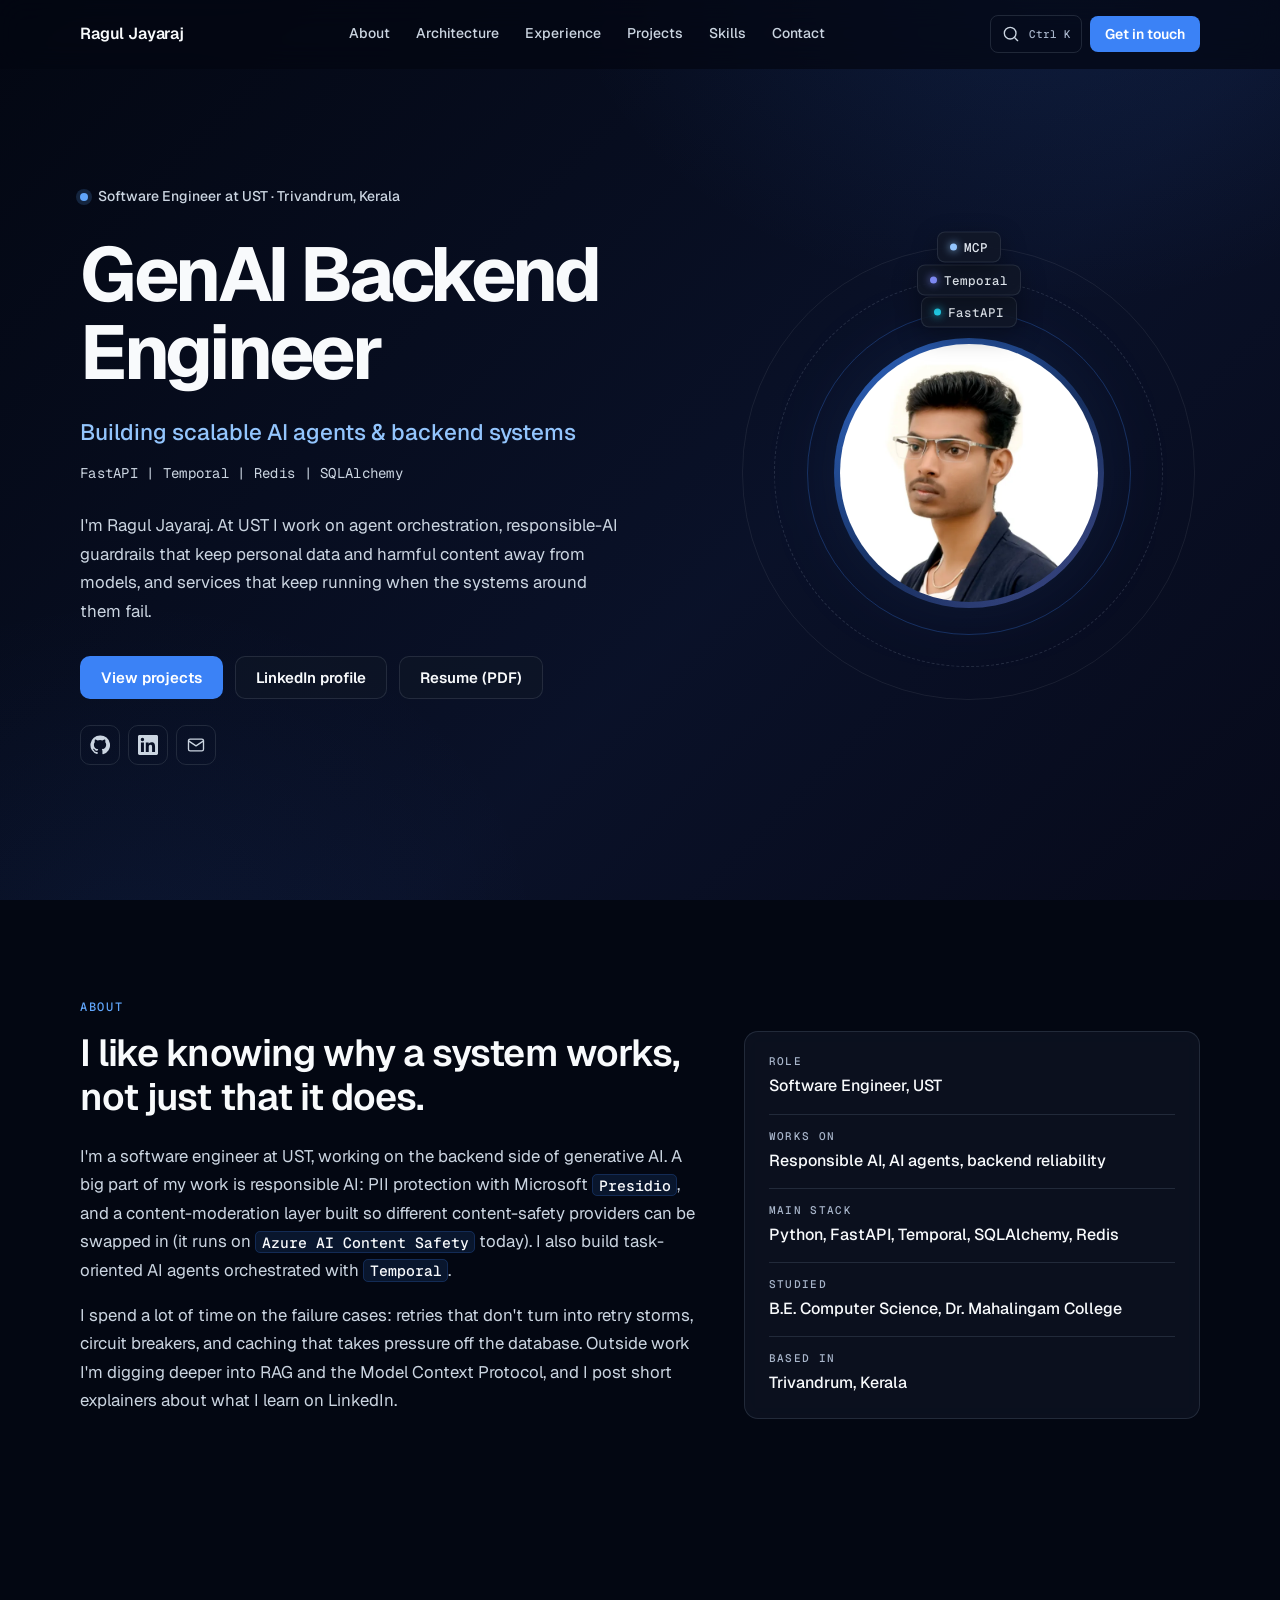
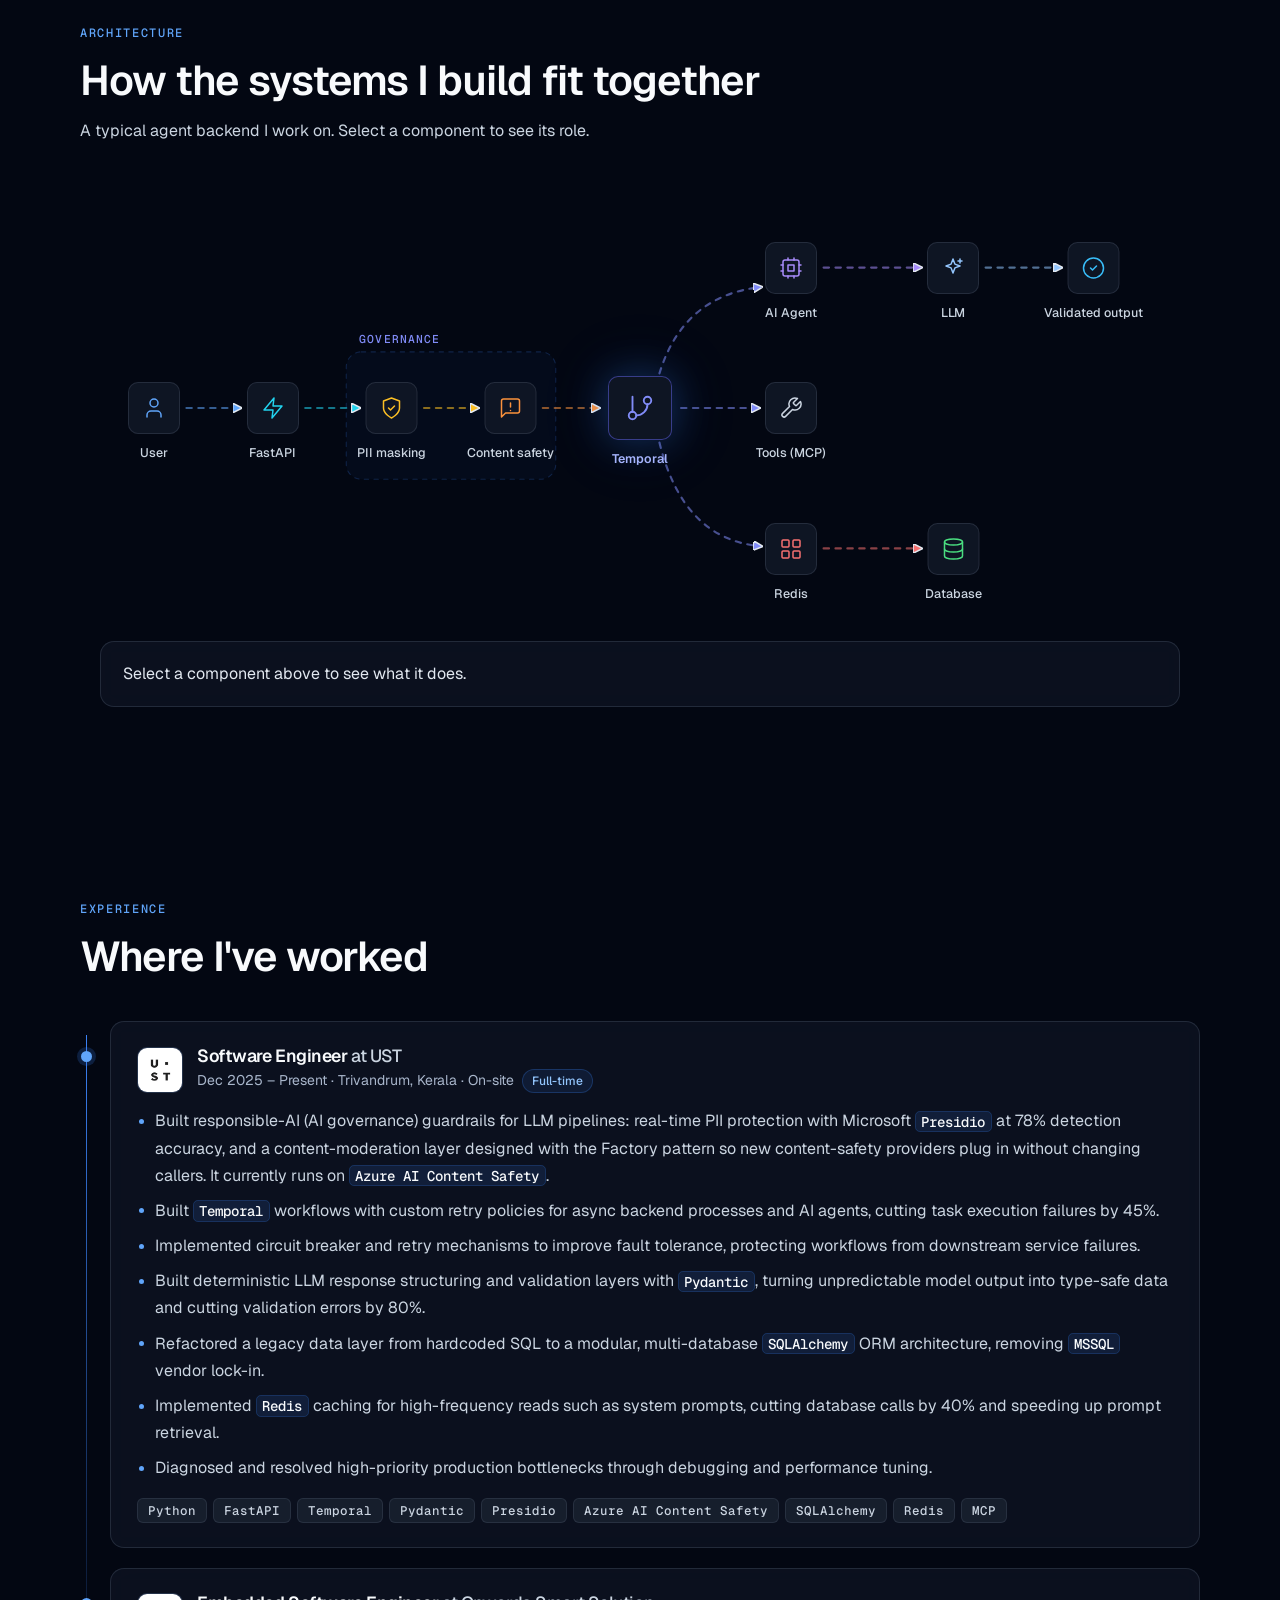
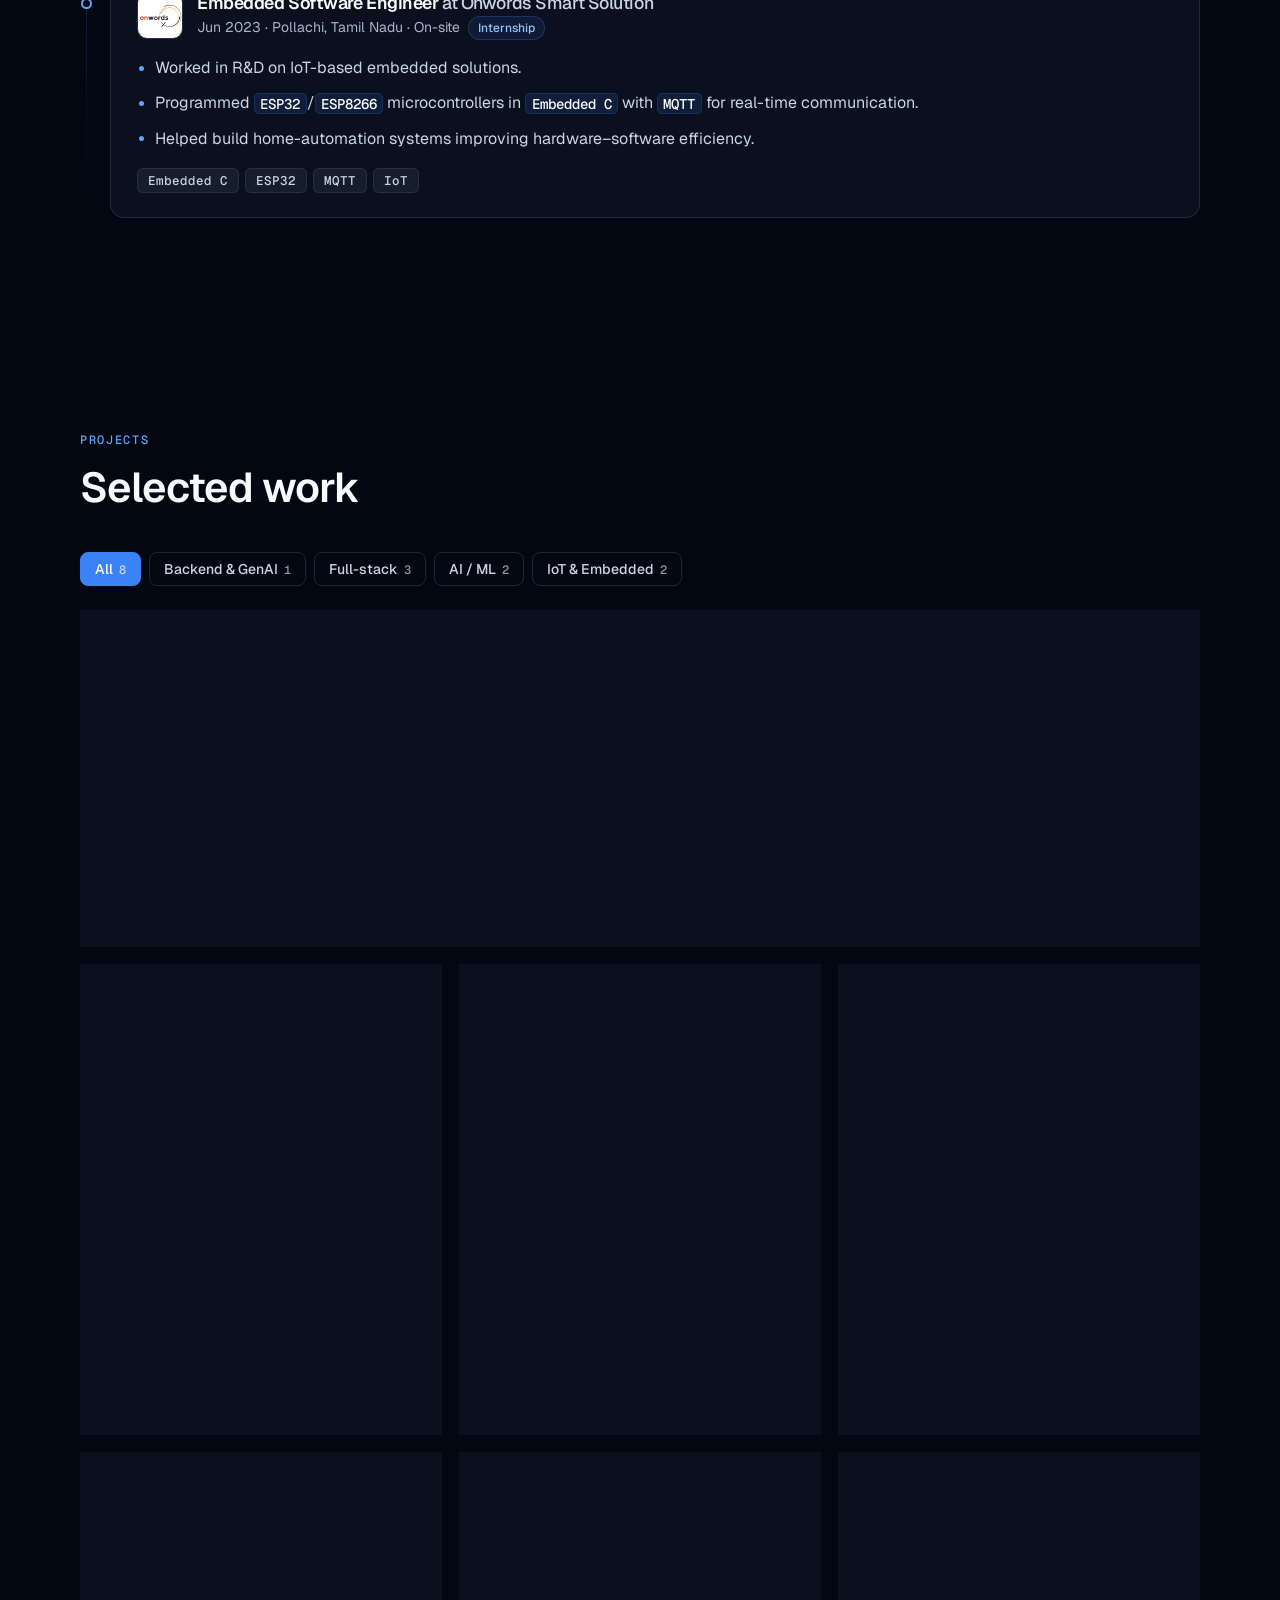
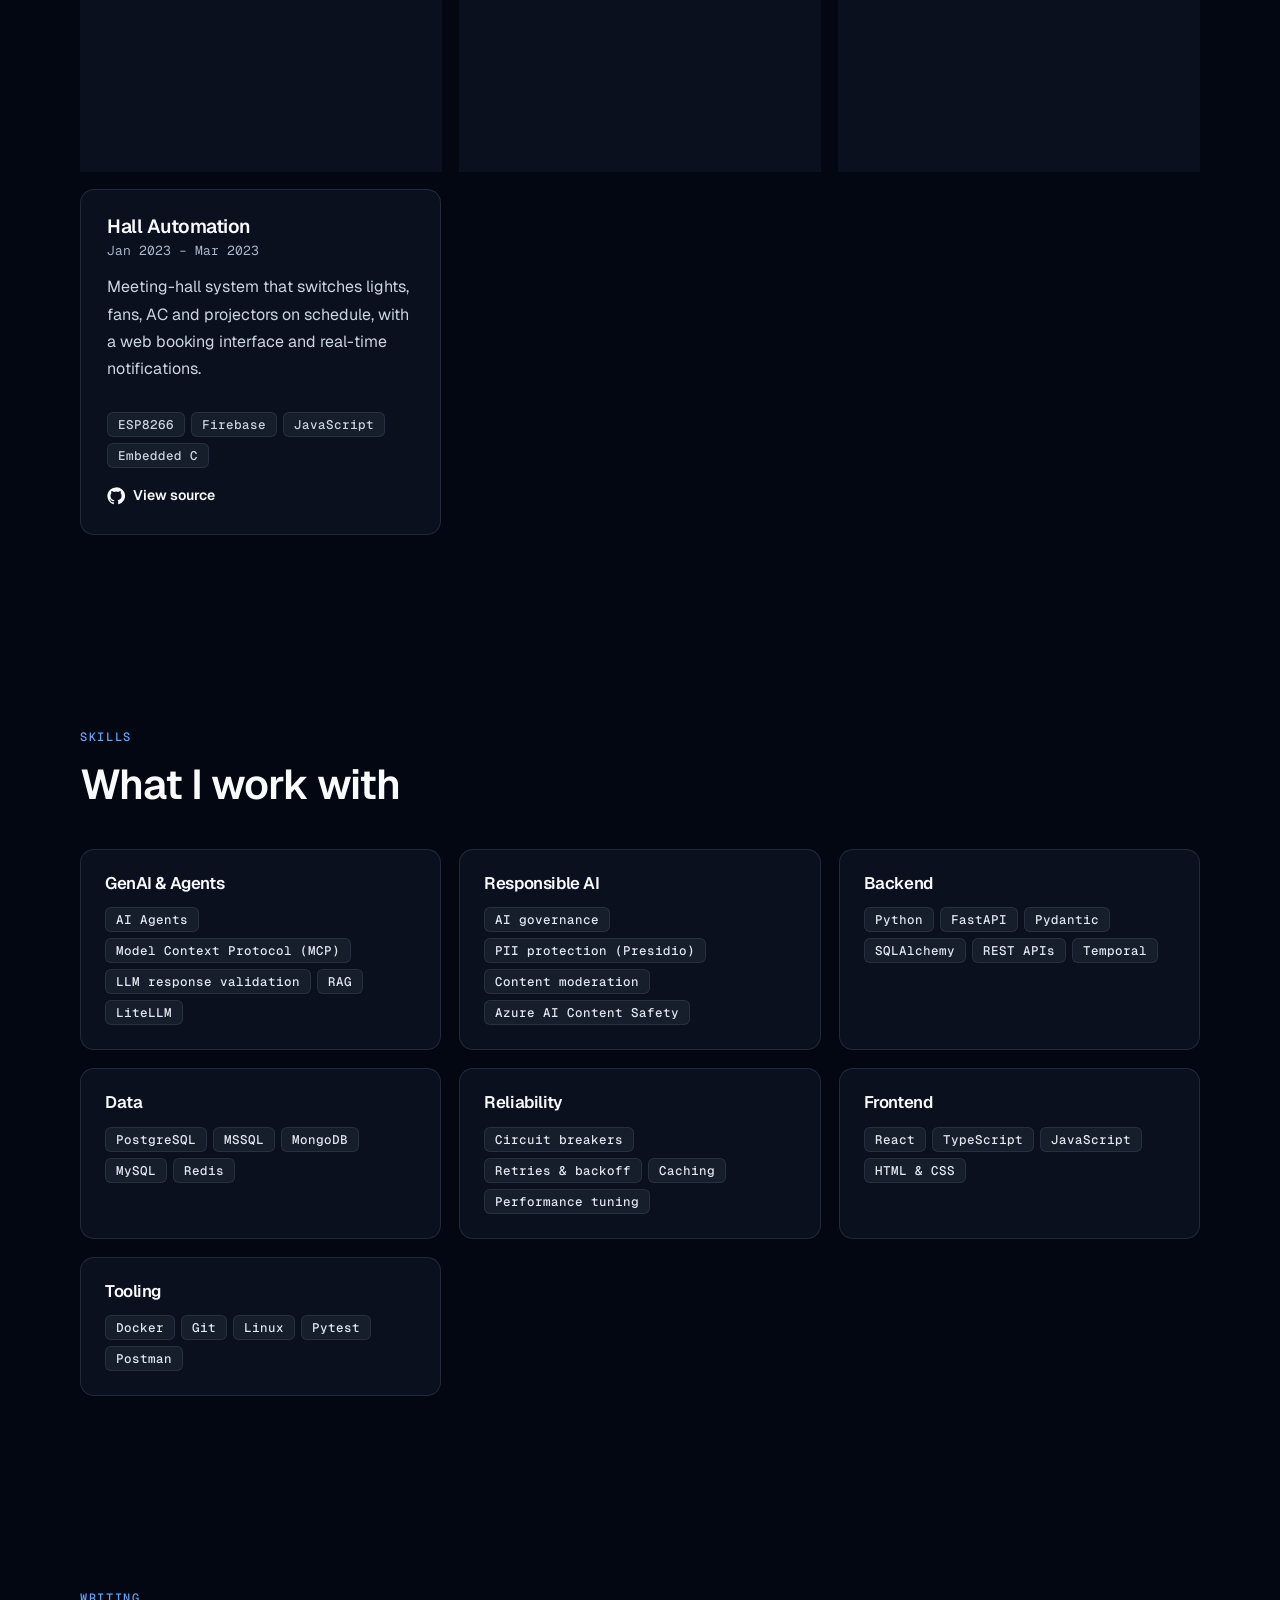
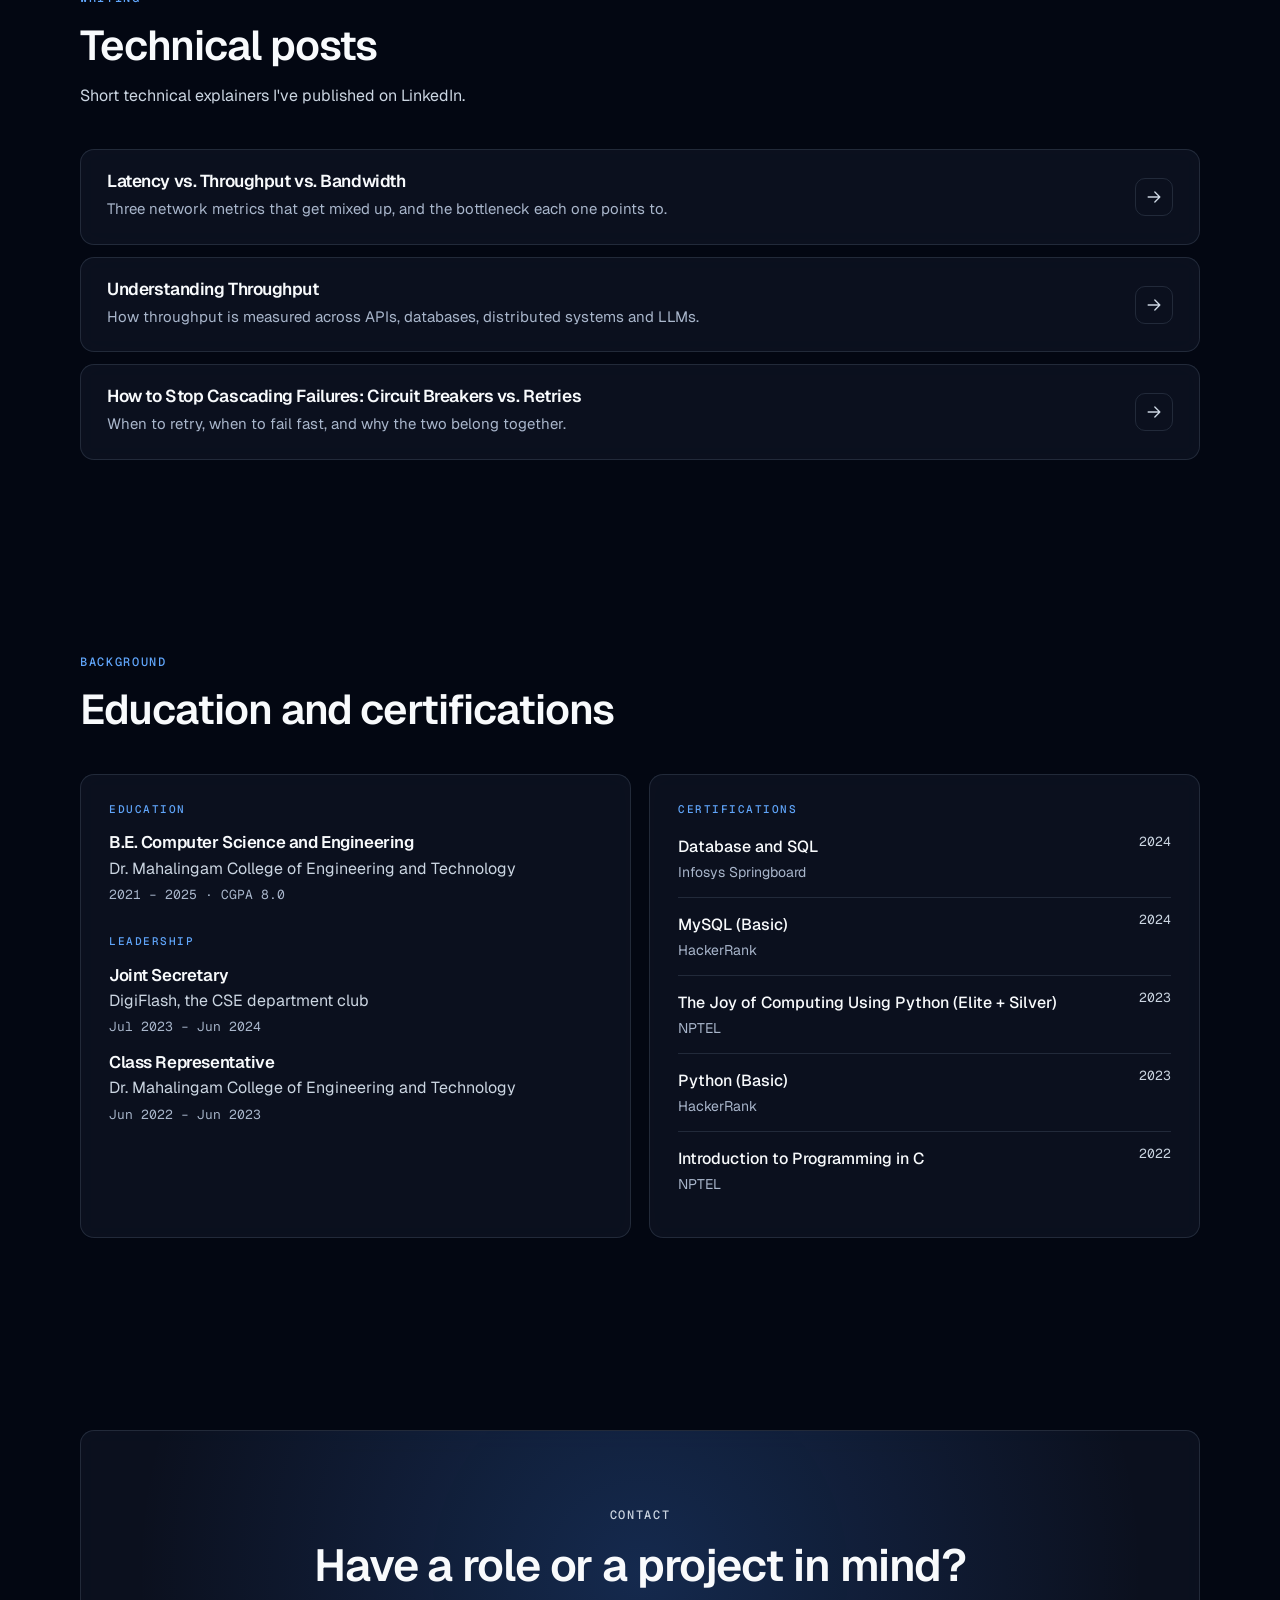
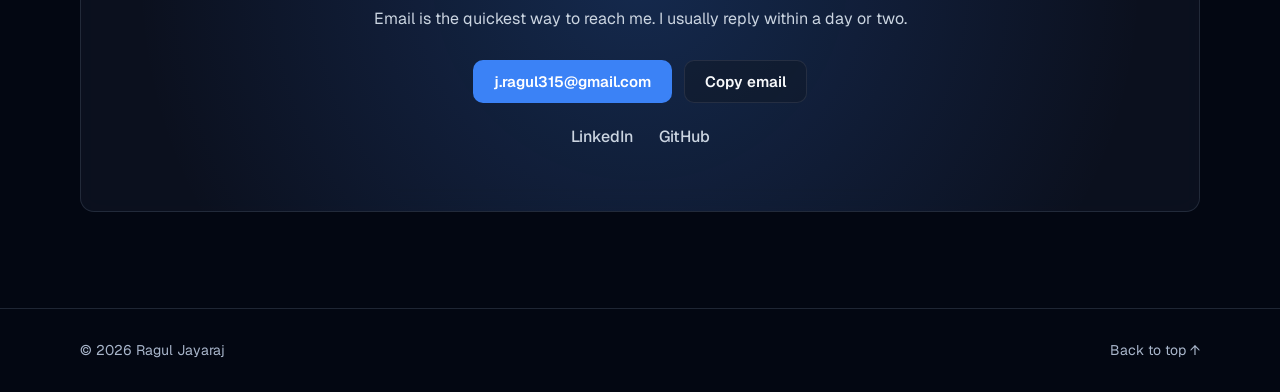
==== commit 2de44996: "Add metrics and resume download" ====
--- a/index.html
+++ b/index.html
@@ -83,6 +83,7 @@
         <div class="hero-cta">
           <a class="btn btn-primary" href="#projects">View projects</a>
           <a class="btn btn-outline" data-link="linkedin" target="_blank" rel="noopener">LinkedIn profile</a>
+          <a class="btn btn-outline" href="assets/Ragul_Jayaraj_Resume.pdf" download>Resume (PDF)</a>
         </div>
         <ul class="social" aria-label="Profiles">
           <li><a data-link="github" target="_blank" rel="noopener" aria-label="GitHub">
@@ -174,7 +175,7 @@
         <p data-bind="contact.text"></p>
         <div class="contact-actions">
           <a class="btn btn-primary" data-link="email" data-bind="profile.email"></a>
-          <a class="btn btn-outline" href="https://wa.me/919600765169" target="_blank" rel="noopener">WhatsApp</a>
+          <button class="btn btn-outline" type="button" id="copy-email">Copy email</button>
         </div>
         <div class="contact-links">
           <a data-link="linkedin" target="_blank" rel="noopener">LinkedIn</a>
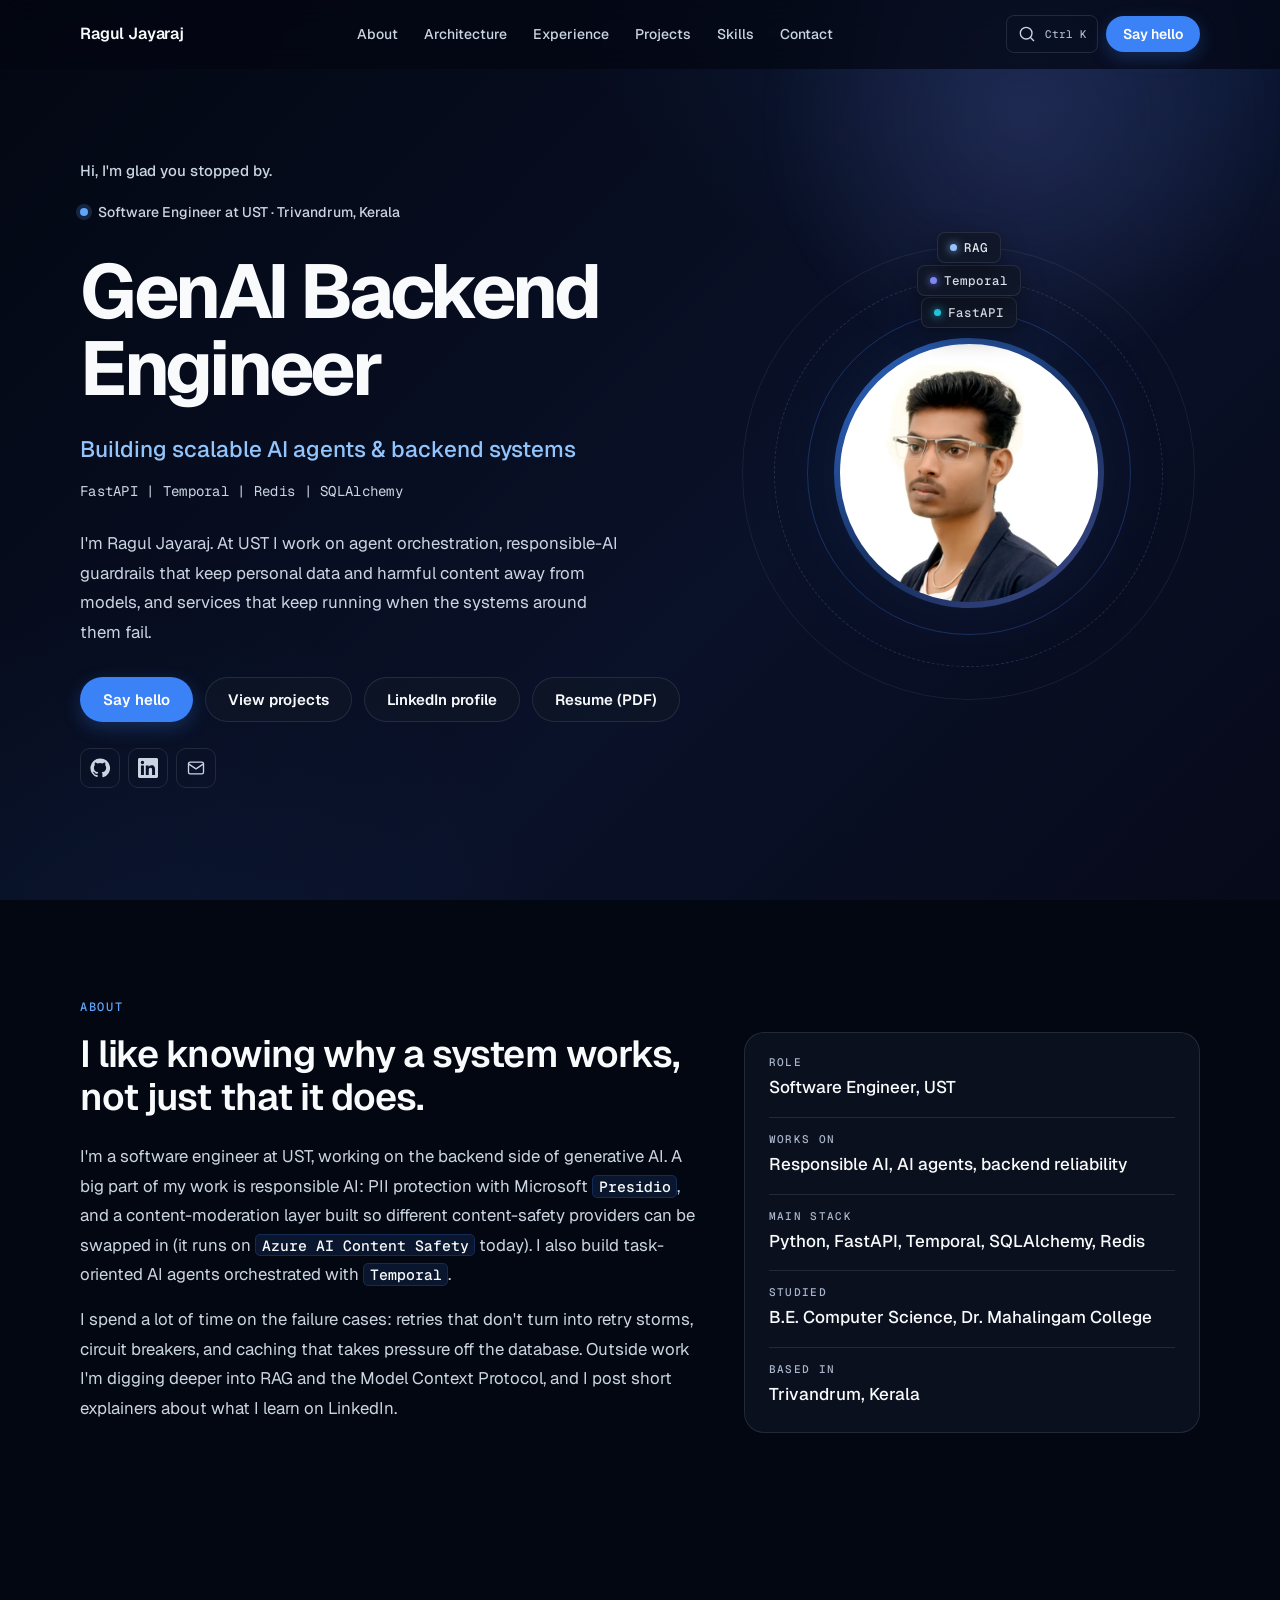
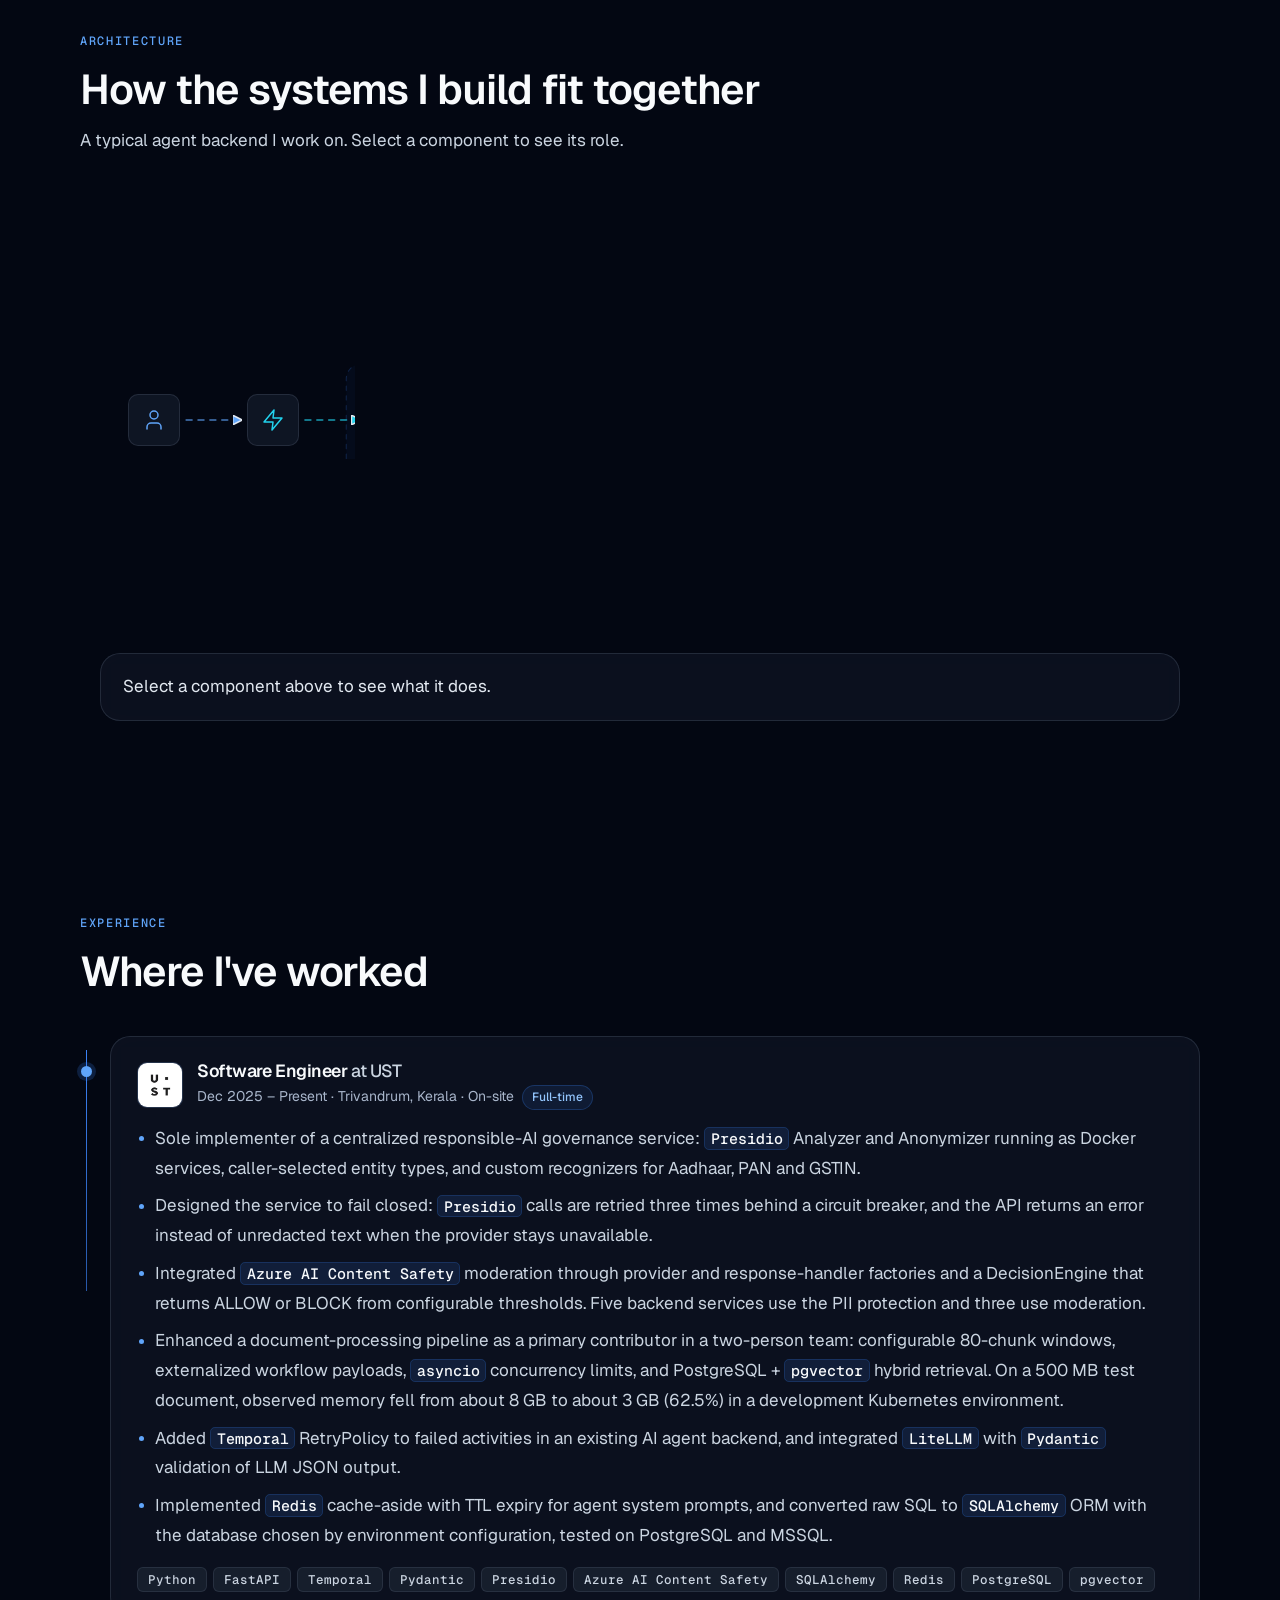
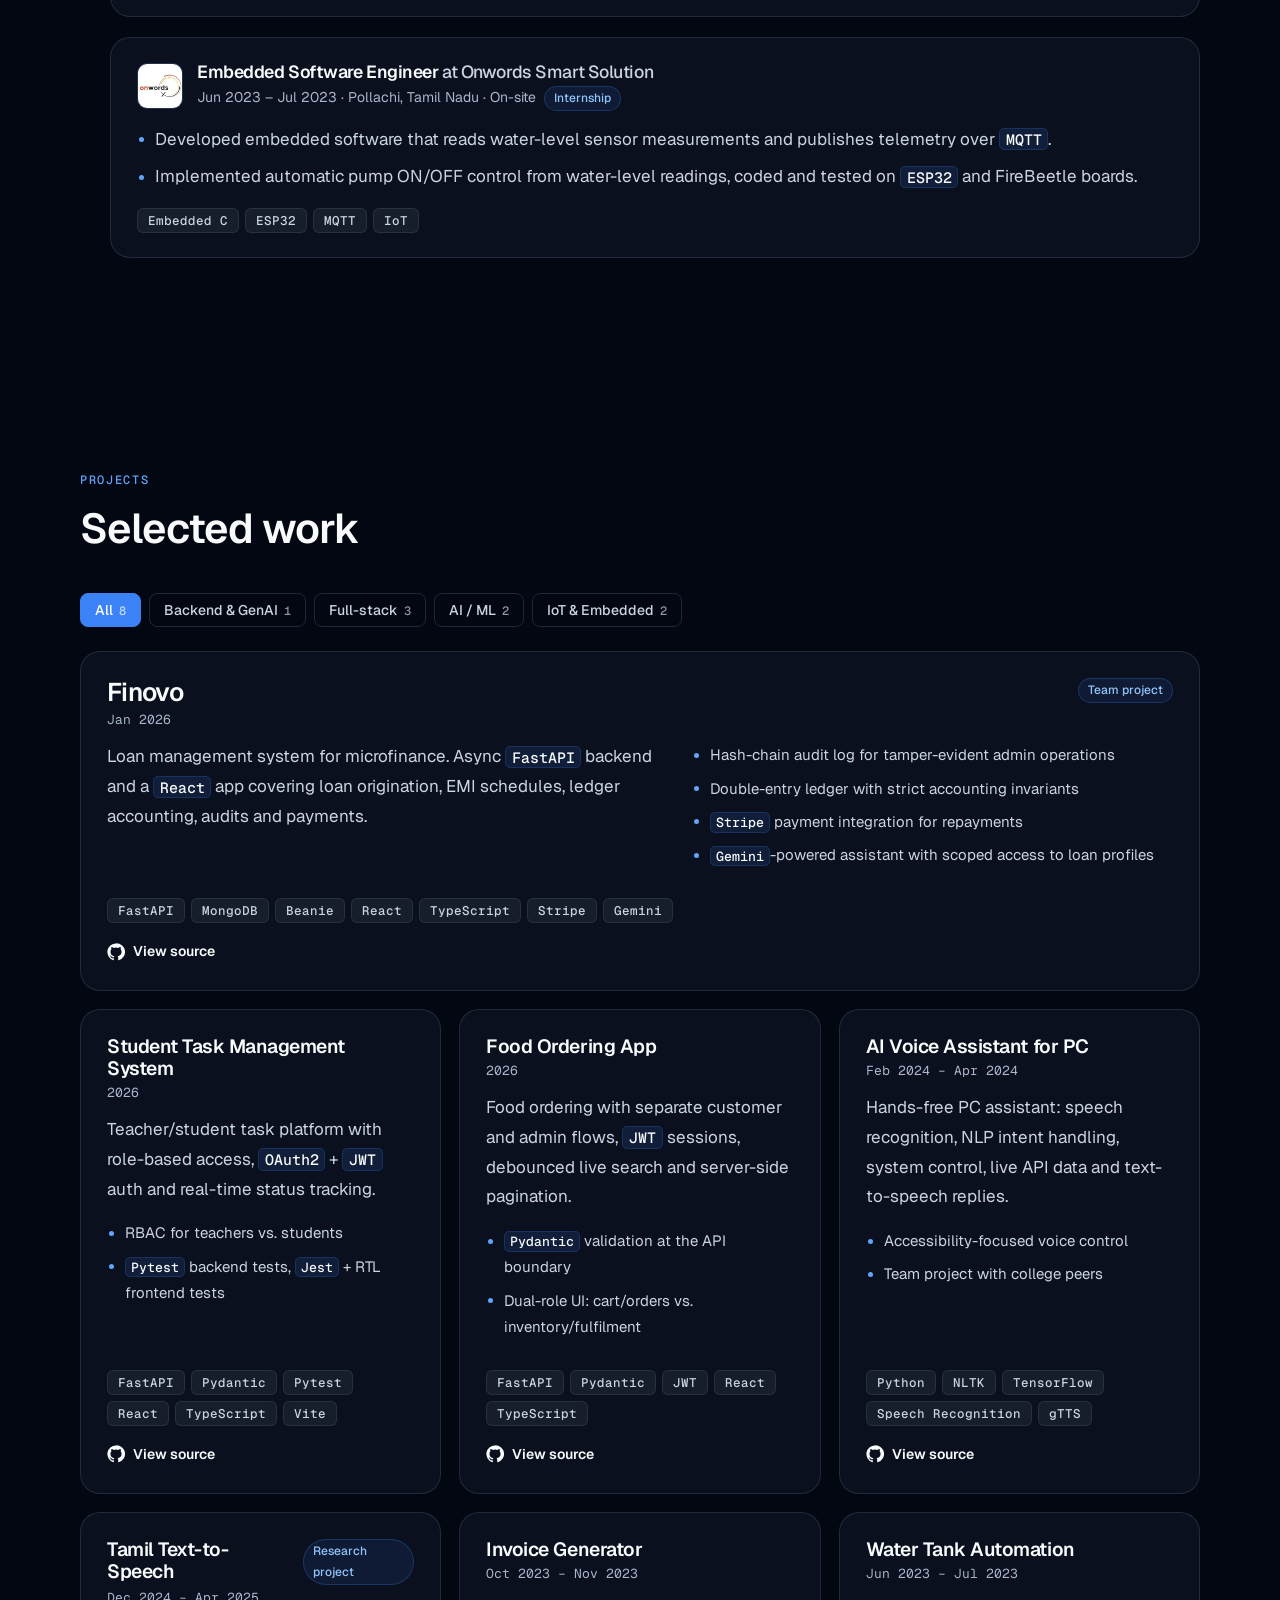
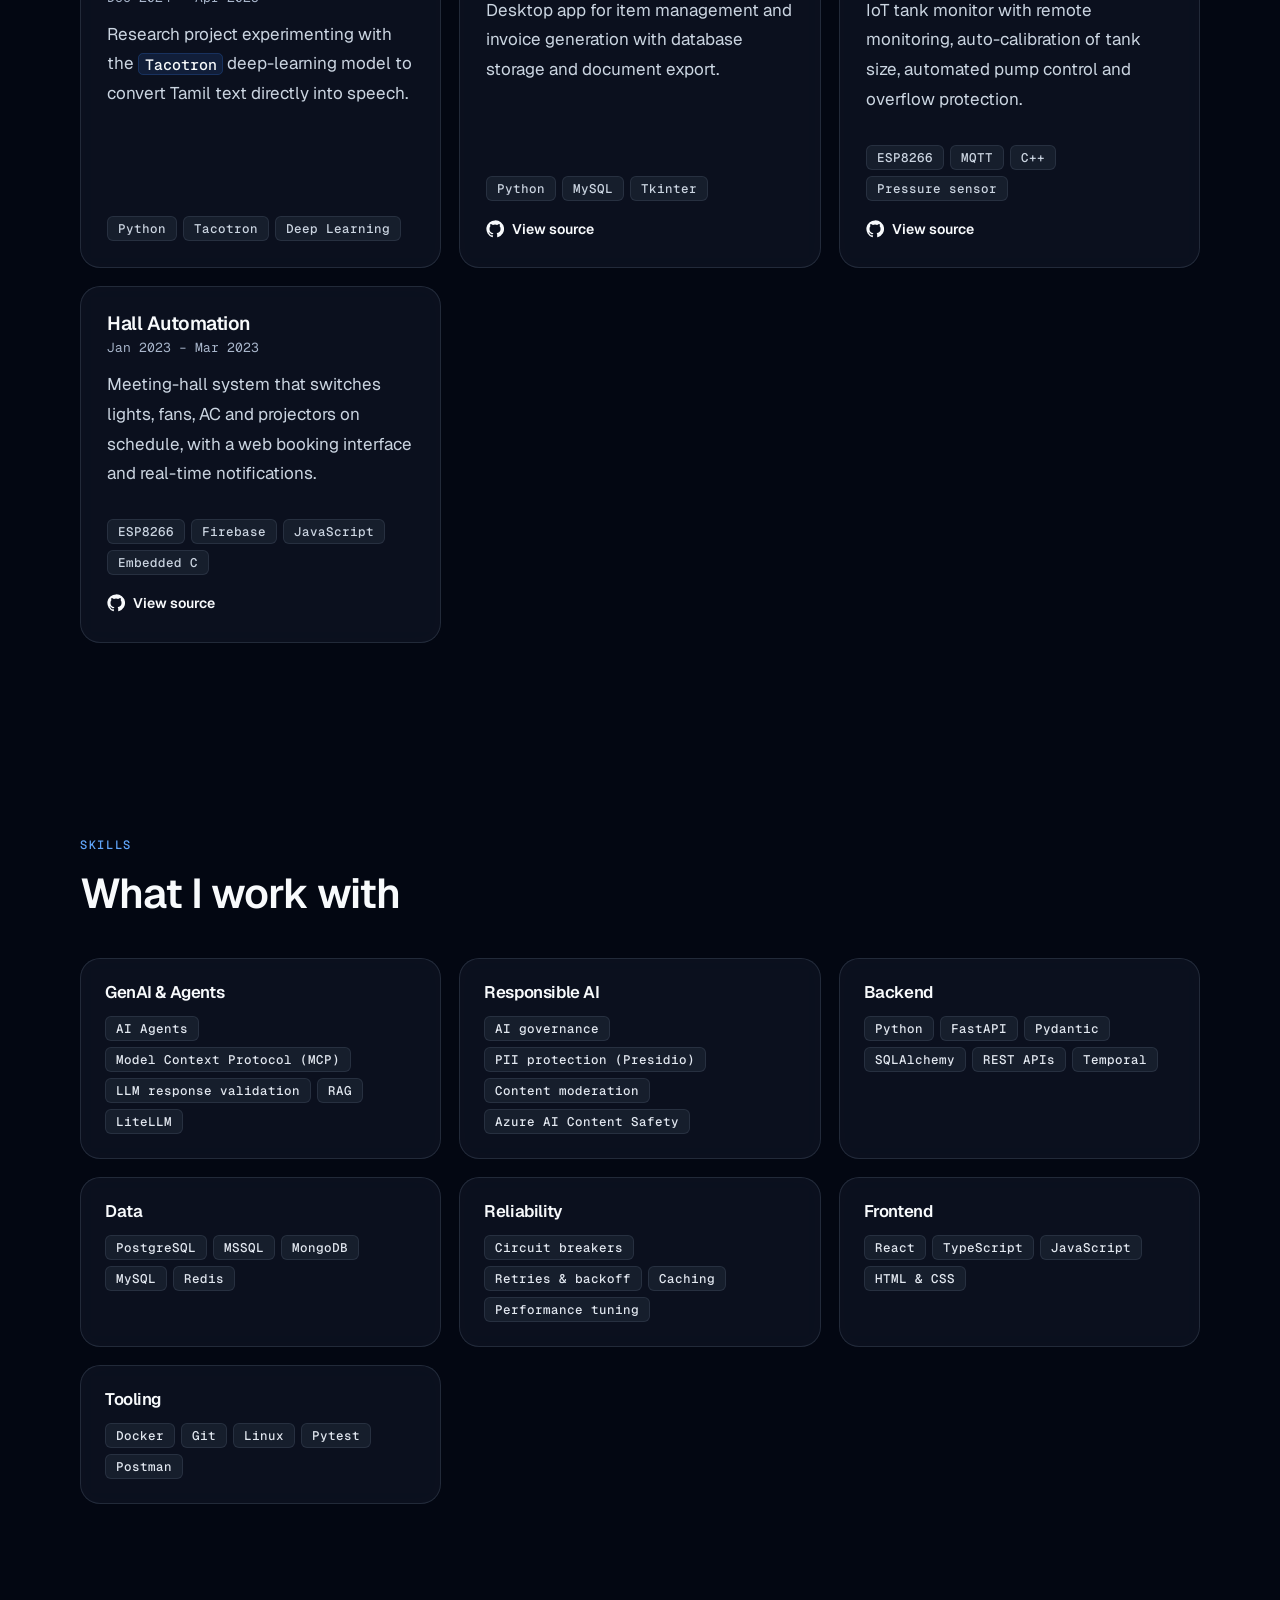
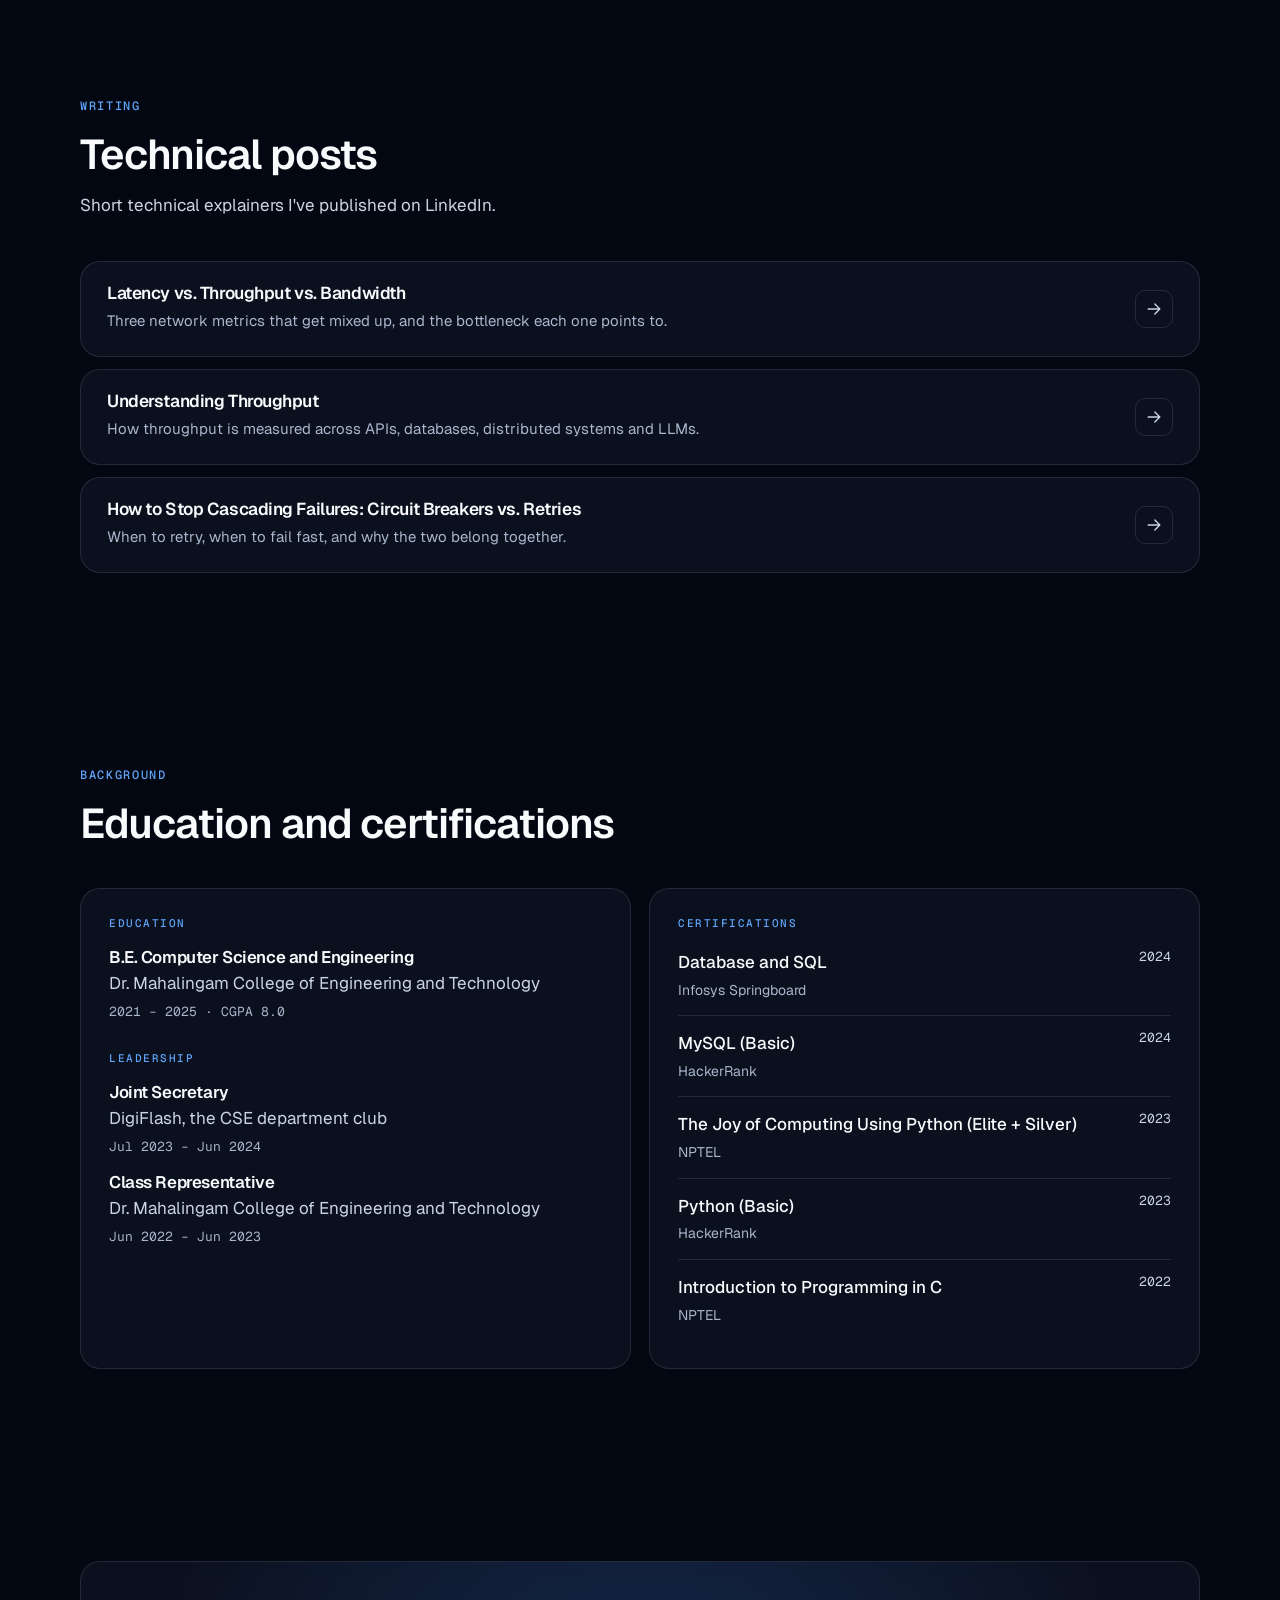
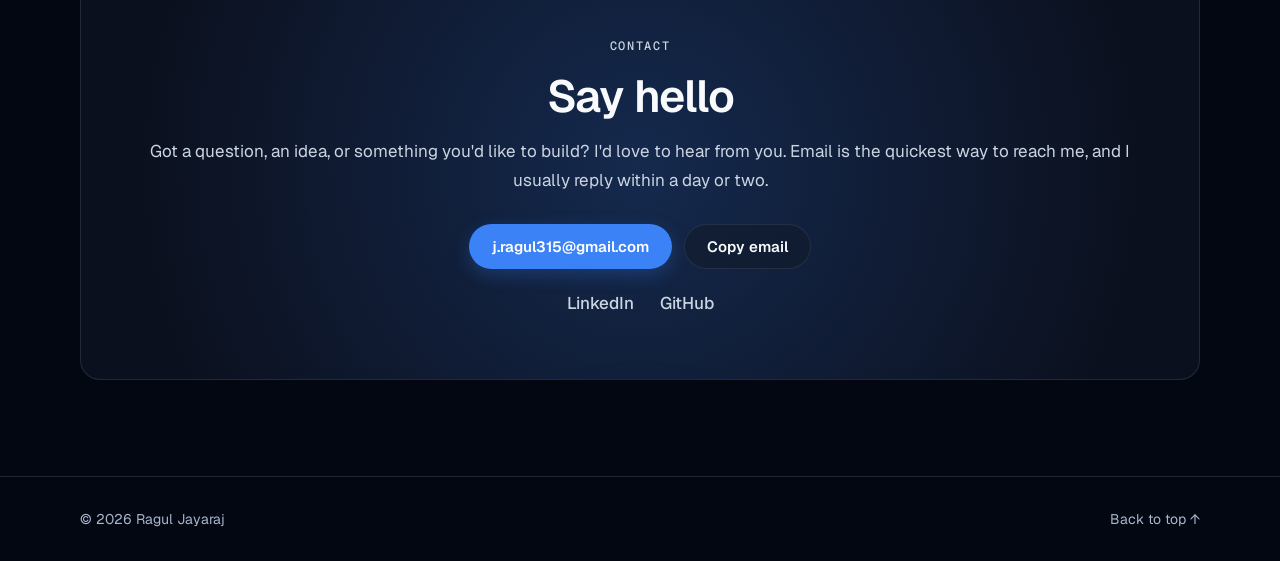
==== commit 8d54cc20: "Soften design and add motion" ====
--- a/index.html
+++ b/index.html
@@ -64,7 +64,7 @@
           <svg viewBox="0 0 24 24" aria-hidden="true"><circle cx="11" cy="11" r="7"/><path d="m20 20-3.5-3.5"/></svg>
           <kbd>Ctrl K</kbd>
         </button>
-        <a class="btn btn-primary btn-sm nav-cta" href="#contact">Get in touch</a>
+        <a class="btn btn-primary btn-sm nav-cta" href="#contact">Say hello</a>
         <button class="ghost-btn menu-btn" type="button" id="menu-toggle" aria-label="Open menu" aria-expanded="false" aria-controls="nav-links">
           <svg viewBox="0 0 24 24" aria-hidden="true"><path d="M4 7h16M4 12h16M4 17h16"/></svg>
         </button>
@@ -75,17 +75,19 @@
   <main id="main">
     <section class="hero container" id="top">
       <div class="hero-text">
-        <p class="eyebrow"><span class="eyebrow-dot"></span><span data-bind="profile.status"></span></p>
-        <h1 id="hero-title"></h1>
-        <p class="hero-sub" data-bind="profile.tagline"></p>
-        <p class="hero-stack mono" id="hero-stack"></p>
-        <p class="hero-lede" id="hero-intro"></p>
-        <div class="hero-cta">
-          <a class="btn btn-primary" href="#projects">View projects</a>
+        <p class="greeting hero-in" style="--d:0">Hi, I'm glad you stopped by.</p>
+        <p class="eyebrow hero-in" style="--d:1"><span class="eyebrow-dot"></span><span data-bind="profile.status"></span></p>
+        <h1 id="hero-title" class="hero-in" style="--d:2"></h1>
+        <p class="hero-sub hero-in" style="--d:3" data-bind="profile.tagline"></p>
+        <p class="hero-stack mono hero-in" style="--d:4" id="hero-stack"></p>
+        <p class="hero-lede hero-in" style="--d:5" id="hero-intro"></p>
+        <div class="hero-cta hero-in" style="--d:6">
+          <a class="btn btn-primary" href="#contact">Say hello</a>
+          <a class="btn btn-outline" href="#projects">View projects</a>
           <a class="btn btn-outline" data-link="linkedin" target="_blank" rel="noopener">LinkedIn profile</a>
           <a class="btn btn-outline" href="assets/Ragul_Jayaraj_Resume.pdf" download>Resume (PDF)</a>
         </div>
-        <ul class="social" aria-label="Profiles">
+        <ul class="social hero-in" style="--d:7" aria-label="Profiles">
           <li><a data-link="github" target="_blank" rel="noopener" aria-label="GitHub">
             <svg viewBox="0 0 24 24" aria-hidden="true" class="fill"><path d="M12 .5a11.5 11.5 0 0 0-3.64 22.41c.58.1.79-.25.79-.56v-2c-3.2.7-3.88-1.37-3.88-1.37-.53-1.33-1.28-1.69-1.28-1.69-1.05-.71.08-.7.08-.7 1.16.08 1.77 1.19 1.77 1.19 1.03 1.77 2.7 1.26 3.36.96.1-.75.4-1.26.73-1.55-2.56-.29-5.25-1.28-5.25-5.69 0-1.26.45-2.29 1.19-3.1-.12-.29-.52-1.46.11-3.05 0 0 .97-.31 3.17 1.18a11 11 0 0 1 5.77 0c2.2-1.49 3.17-1.18 3.17-1.18.63 1.59.23 2.76.11 3.05.74.81 1.19 1.84 1.19 3.1 0 4.42-2.7 5.39-5.27 5.68.41.36.78 1.06.78 2.14v3.17c0 .31.21.67.8.56A11.5 11.5 0 0 0 12 .5z"/></svg>
           </a></li>
@@ -98,7 +100,7 @@
         </ul>
       </div>
 
-      <div class="hero-photo" id="hero-photo">
+      <div class="hero-photo hero-in" style="--d:2" id="hero-photo">
         <picture>
           <source srcset="assets/img/profile.webp" type="image/webp">
           <img src="assets/img/profile.jpg" alt="" width="640" height="640" fetchpriority="high">
--- a/assets/css/style.css
+++ b/assets/css/style.css
@@ -11,7 +11,7 @@
   --accent: #3b82f6;
   --accent-hi: #60a5fa;
   --blue: #93c5fd;
-  --radius: 14px;
+  --radius: 20px;
   --sans: "Geist", "Segoe UI", system-ui, -apple-system, sans-serif;
   --mono: "Geist Mono", ui-monospace, "Cascadia Code", Consolas, monospace;
   color-scheme: dark;
@@ -19,7 +19,7 @@
 
 *, *::before, *::after { box-sizing: border-box; }
 html { scroll-behavior: smooth; scroll-padding-top: 84px; -webkit-text-size-adjust: 100%; background: var(--bg); }
-body { margin: 0; font: 400 16px/1.7 var(--sans); color: var(--soft); background: transparent; -webkit-font-smoothing: antialiased; }
+body { margin: 0; font: 400 17px/1.75 var(--sans); color: var(--soft); background: transparent; -webkit-font-smoothing: antialiased; }
 img { max-width: 100%; display: block; }
 a { color: inherit; text-decoration: none; }
 h1, h2, h3, h4 { margin: 0; color: var(--text); font-weight: 600; line-height: 1.15; letter-spacing: -0.025em; }
@@ -85,12 +85,12 @@
 
 /* ---------- Buttons ---------- */
 .btn {
-  display: inline-flex; align-items: center; justify-content: center; padding: 11px 20px; border-radius: 10px; cursor: pointer;
-  font: 600 15px var(--sans); border: 1px solid transparent; transition: background .2s, border-color .2s, color .2s;
-}
-.btn-sm { padding: 8px 14px; font-size: 14px; border-radius: 8px; }
-.btn-primary { color: #fff; background: var(--accent); }
-.btn-primary:hover { background: #2563eb; }
+  display: inline-flex; align-items: center; justify-content: center; padding: 12px 22px; border-radius: 999px; cursor: pointer;
+  font: 600 15px var(--sans); border: 1px solid transparent; transition: background .2s, border-color .2s, color .2s, transform .2s, box-shadow .2s;
+}
+.btn-sm { padding: 8px 16px; font-size: 14px; }
+.btn-primary { color: #fff; background: var(--accent); box-shadow: 0 6px 18px rgba(59, 130, 246, .25); }
+.btn-primary:hover { background: #2563eb; transform: translateY(-2px); box-shadow: 0 10px 26px rgba(59, 130, 246, .35); }
 .btn-outline { color: var(--text); background: rgba(17, 24, 39, .5); border-color: var(--line); }
 .btn-outline:hover { border-color: var(--line-hi); }
 
@@ -294,6 +294,19 @@
 .toast.show { opacity: 1; transform: translate(-50%, 0); }
 .noscript { padding: 24px 0; color: var(--muted); }
 
+/* Motion: hero entrance, drifting glow, architecture pop-in. Content stays visible unless JS is running. */
+.backdrop::before {
+  content: ""; position: absolute; width: 560px; height: 560px; left: 58%; top: -18%; border-radius: 50%;
+  background: radial-gradient(circle, rgba(129, 140, 248, .16), transparent 66%); filter: blur(8px);
+  animation: drift 28s ease-in-out infinite alternate;
+}
+@keyframes drift { to { transform: translate(-90px, 70px) scale(1.08); } }
+.js .hero-in { opacity: 0; transform: translateY(18px); animation: heroIn .8s cubic-bezier(.2, .7, .2, 1) forwards; animation-delay: calc(var(--d, 0) * 110ms + 120ms); }
+@keyframes heroIn { to { opacity: 1; transform: none; } }
+.greeting { margin-bottom: 12px; font-size: 15px; font-weight: 500; color: var(--muted); }
+.js .arch-scroll.visible .node-box { animation: pop .6s cubic-bezier(.2, .8, .2, 1) backwards; animation-delay: calc(var(--i, 0) * 90ms + 150ms); }
+@keyframes pop { from { opacity: 0; transform: scale(.55); } }
+
 /* Reveal: content stays visible unless JS is running */
 .js .reveal { opacity: 0; transform: translateY(16px); transition: opacity .6s ease, transform .6s ease; }
 .js .reveal.visible { opacity: 1; transform: none; }
@@ -330,7 +343,9 @@
   .search-btn kbd { display: none; }
 }
 @media (prefers-reduced-motion: reduce) {
-  *, *::before, *::after { animation-duration: .001ms !important; animation-iteration-count: 1 !important; transition-duration: .001ms !important; }
+  /* the slow skill orbit around the photo keeps turning; everything else stops */
+  :not(.ring, .ring *), ::before, ::after { animation-duration: .001ms !important; animation-iteration-count: 1 !important; }
+  *, *::before, *::after { transition-duration: .001ms !important; }
   html { scroll-behavior: auto; }
   .js .reveal { opacity: 1; transform: none; }
 }
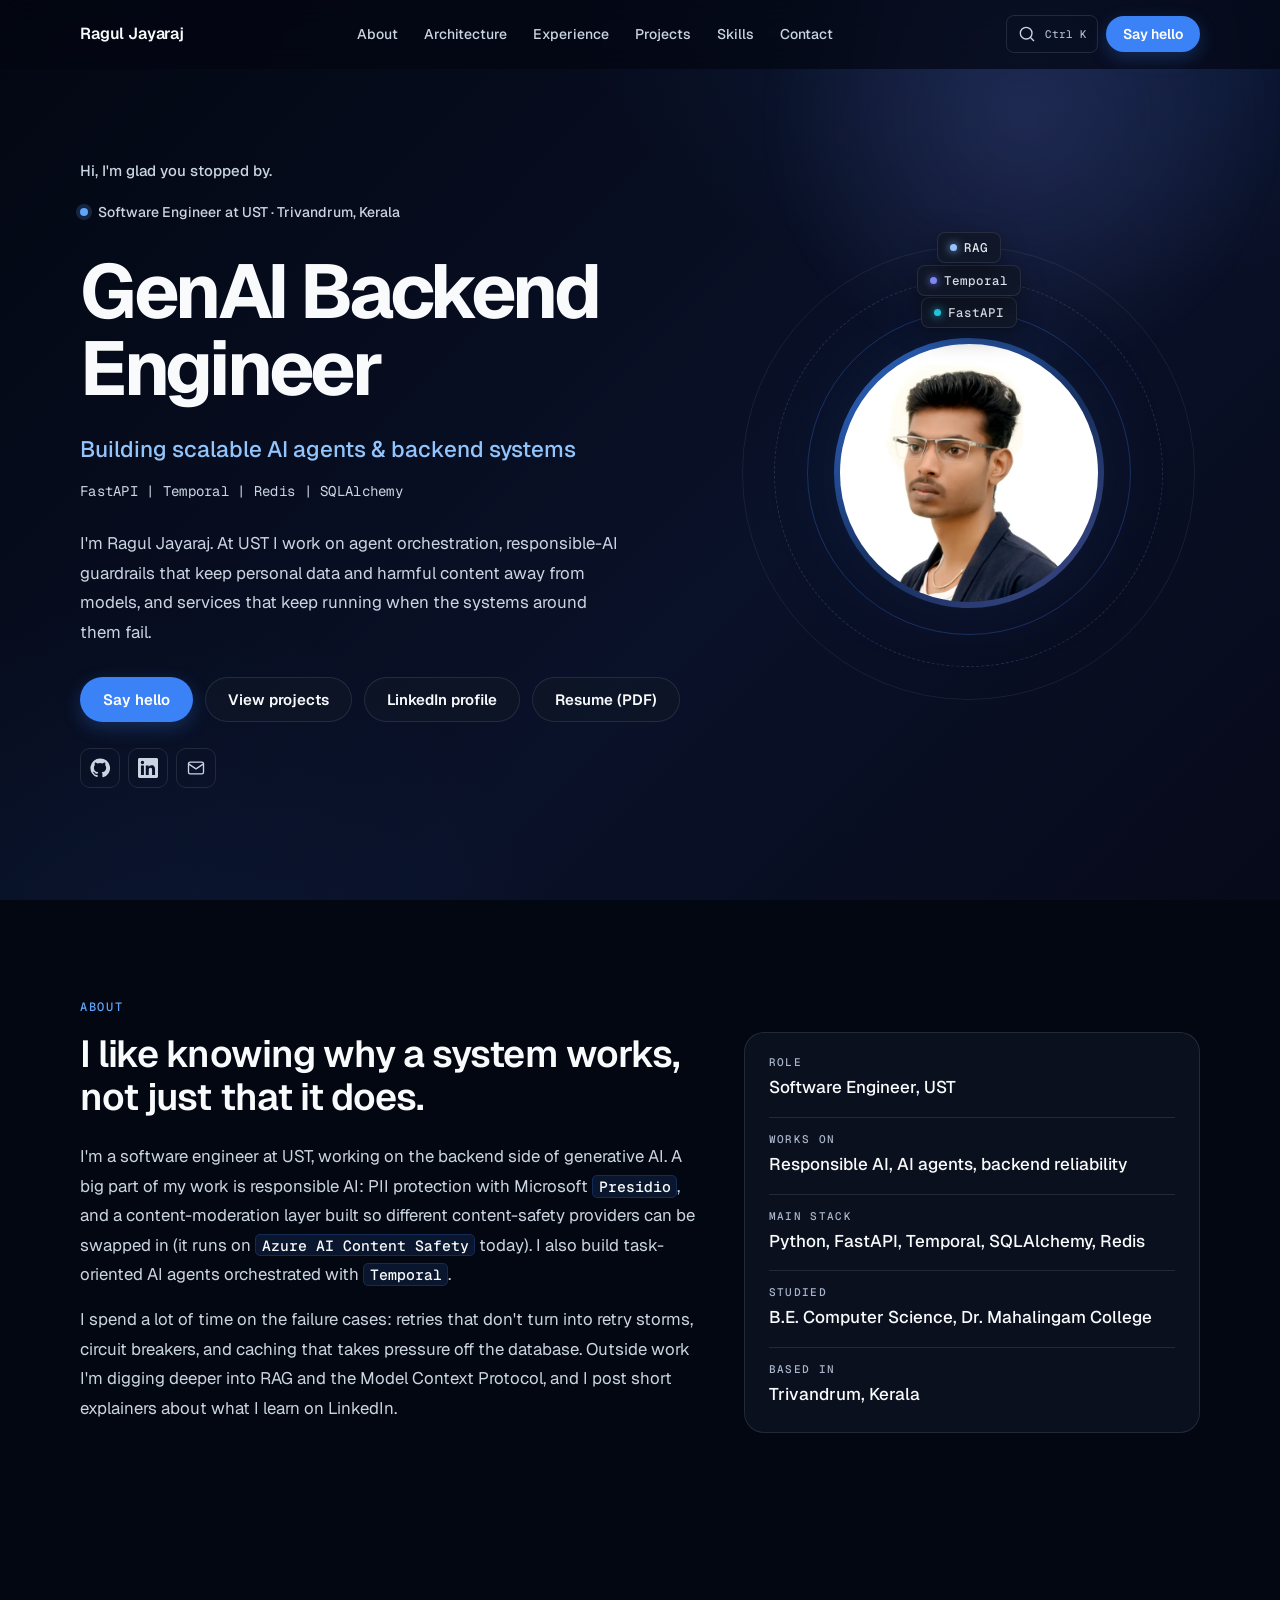
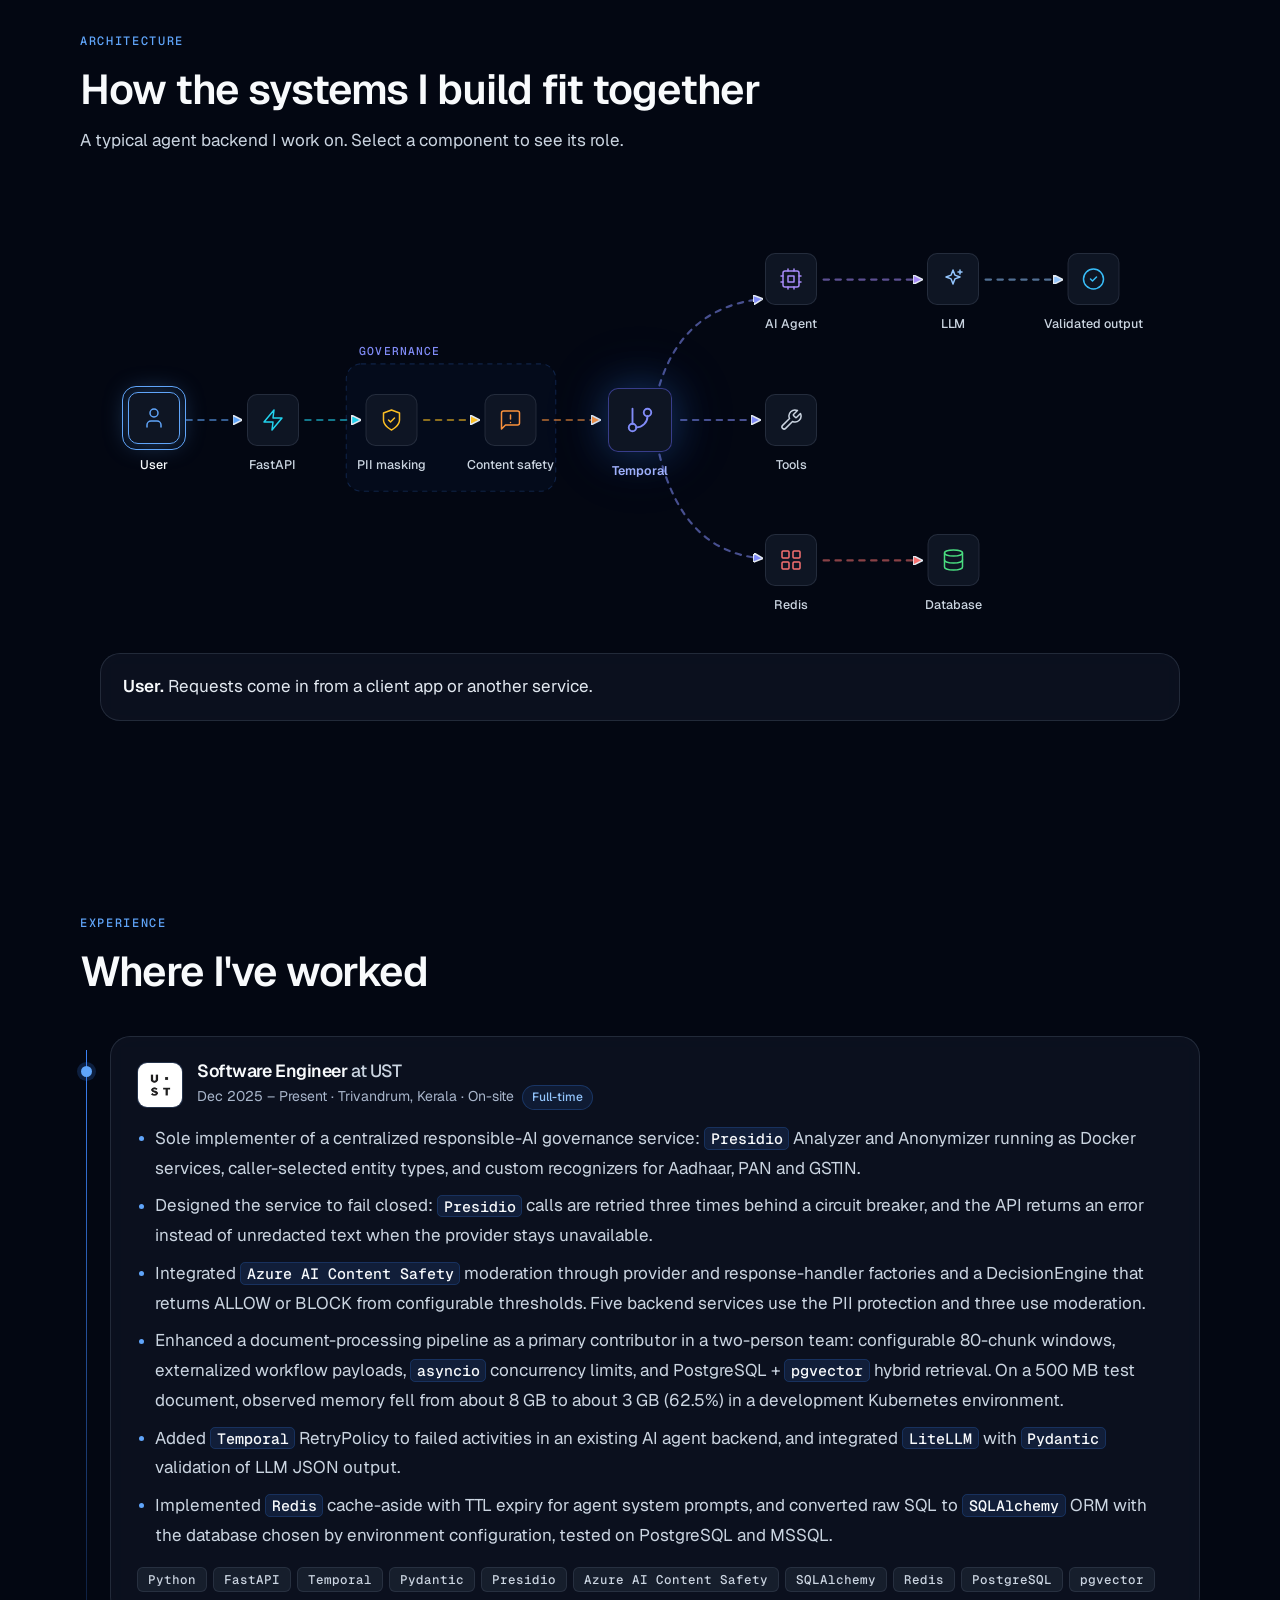
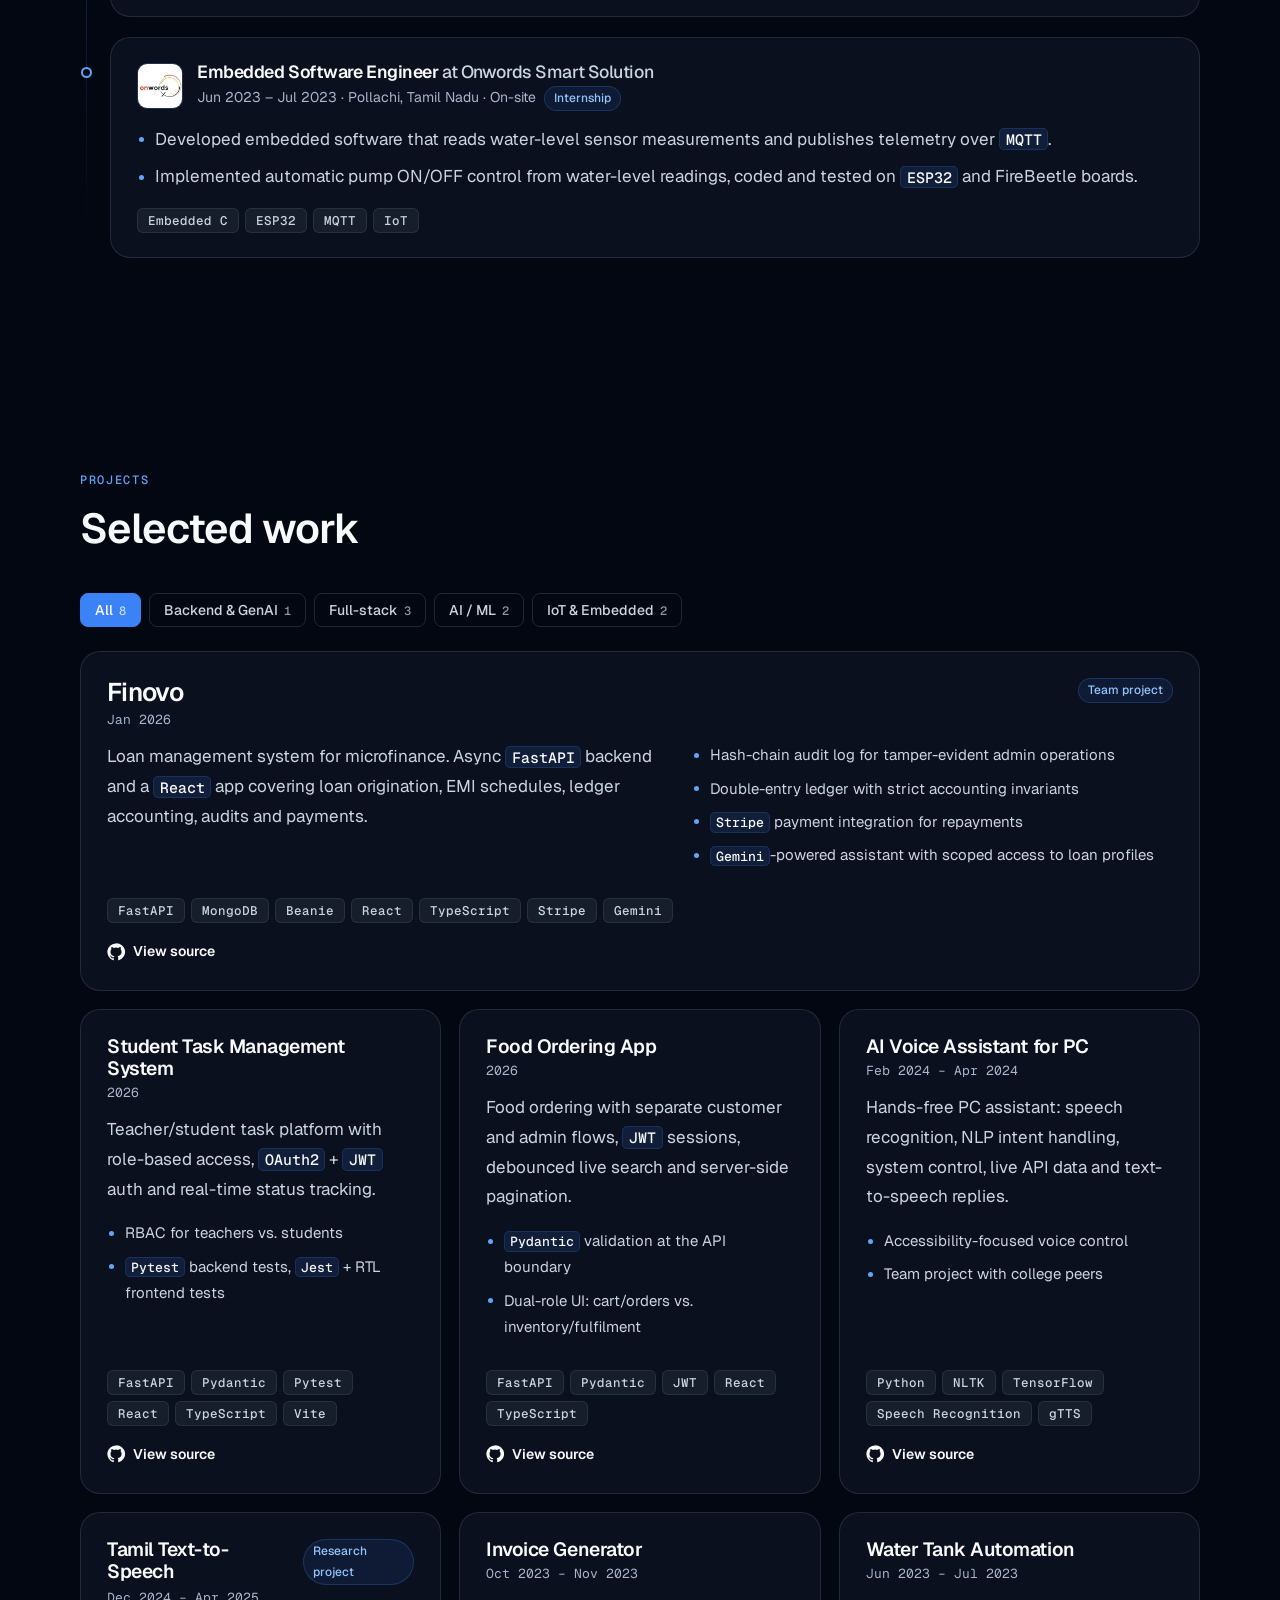
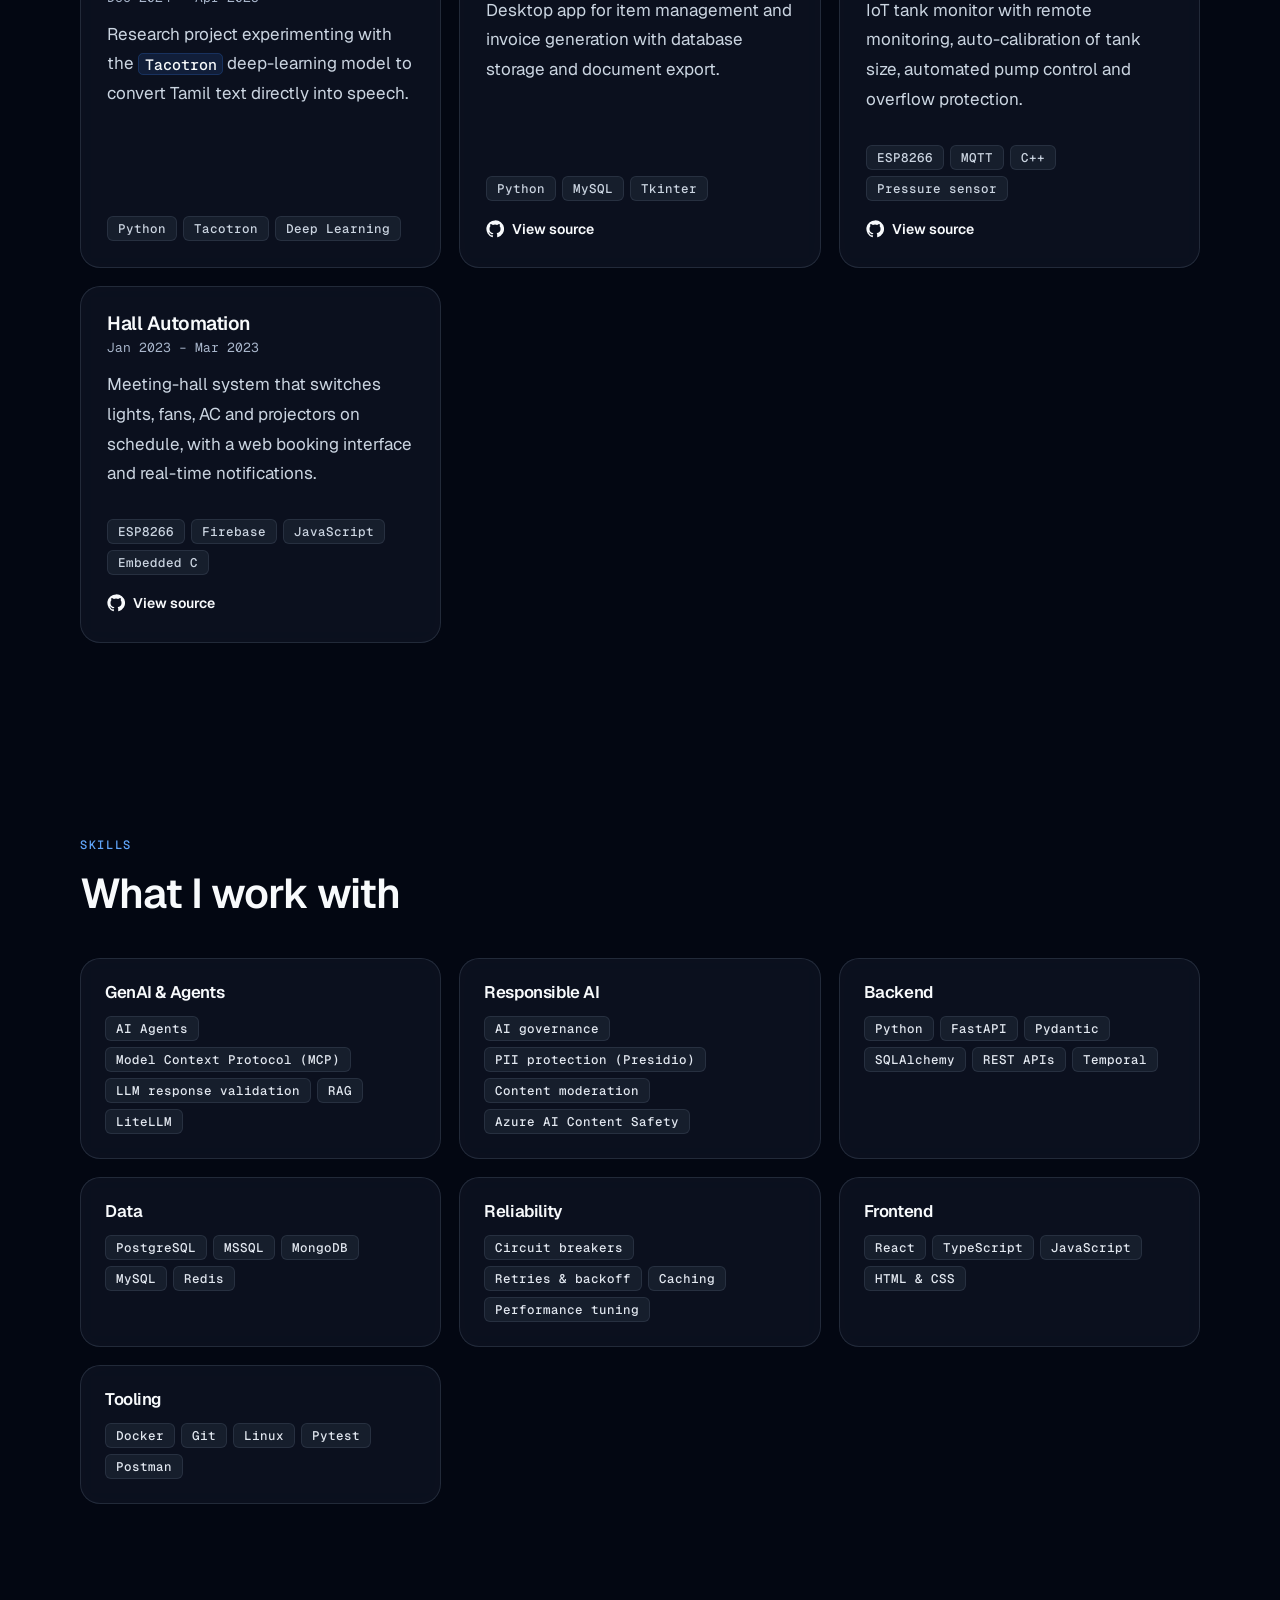
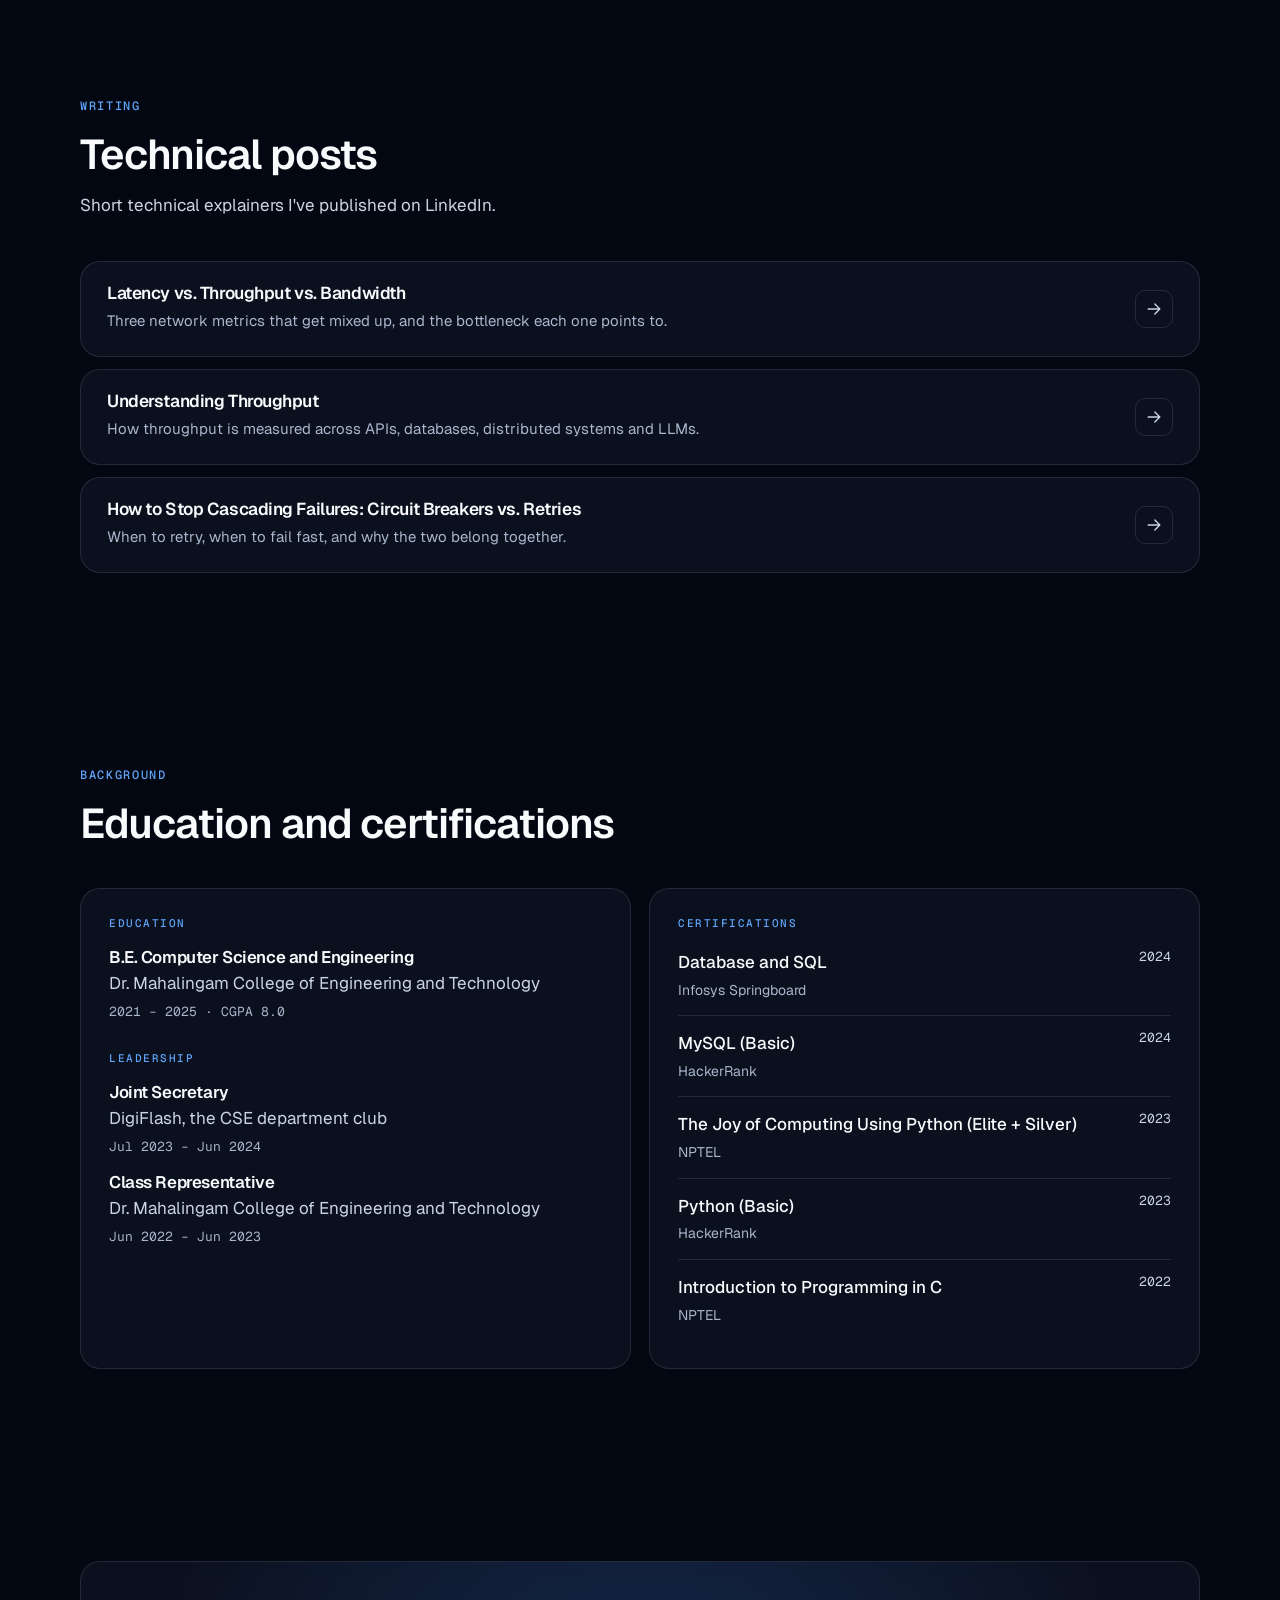
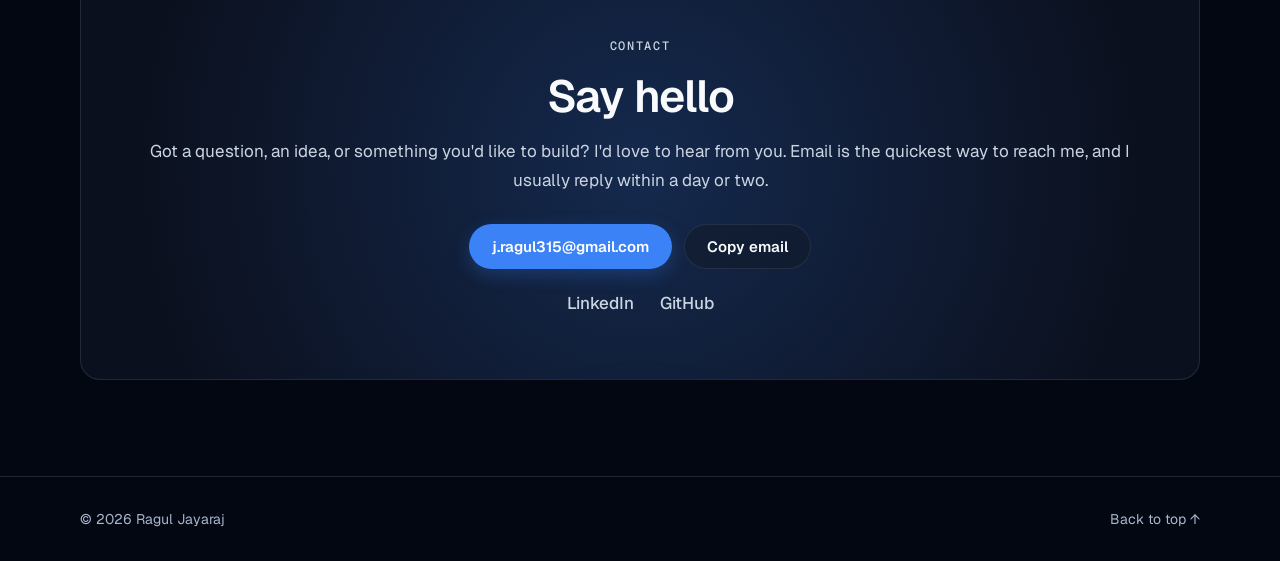
==== commit 4e727f9a: "Autoplay architecture walkthrough" ====
--- a/index.html
+++ b/index.html
@@ -25,7 +25,7 @@
   <link rel="preconnect" href="https://fonts.googleapis.com">
   <link rel="preconnect" href="https://fonts.gstatic.com" crossorigin>
   <link href="https://fonts.googleapis.com/css2?family=Geist:wght@400;500;600;700&family=Geist+Mono:wght@400;500&display=swap" rel="stylesheet">
-  <link rel="stylesheet" href="assets/css/style.css">
+  <link rel="stylesheet" href="assets/css/style.css?v=3">
   <script>document.documentElement.classList.add("js");</script>
 
   <script type="application/ld+json">
@@ -40,8 +40,8 @@
     "sameAs": ["https://www.linkedin.com/in/ragul315", "https://github.com/ragul315"]
   }
   </script>
-  <script src="assets/js/data.js" defer></script>
-  <script src="assets/js/main.js" defer></script>
+  <script src="assets/js/data.js?v=3" defer></script>
+  <script src="assets/js/main.js?v=3" defer></script>
 </head>
 <body>
   <a class="skip-link" href="#main">Skip to content</a>
--- a/assets/css/style.css
+++ b/assets/css/style.css
@@ -306,6 +306,12 @@
 .greeting { margin-bottom: 12px; font-size: 15px; font-weight: 500; color: var(--muted); }
 .js .arch-scroll.visible .node-box { animation: pop .6s cubic-bezier(.2, .8, .2, 1) backwards; animation-delay: calc(var(--i, 0) * 90ms + 150ms); }
 @keyframes pop { from { opacity: 0; transform: scale(.55); } }
+.node-box { position: relative; }
+.node.active .node-box::after {
+  content: ""; position: absolute; inset: -7px; border-radius: 14px; border: 1px solid var(--c); pointer-events: none;
+  animation: ping 1.4s ease-out infinite !important; animation-iteration-count: infinite !important;
+}
+@keyframes ping { from { opacity: .9; transform: scale(.92); } to { opacity: 0; transform: scale(1.3); } }
 
 /* Reveal: content stays visible unless JS is running */
 .js .reveal { opacity: 0; transform: translateY(16px); transition: opacity .6s ease, transform .6s ease; }
